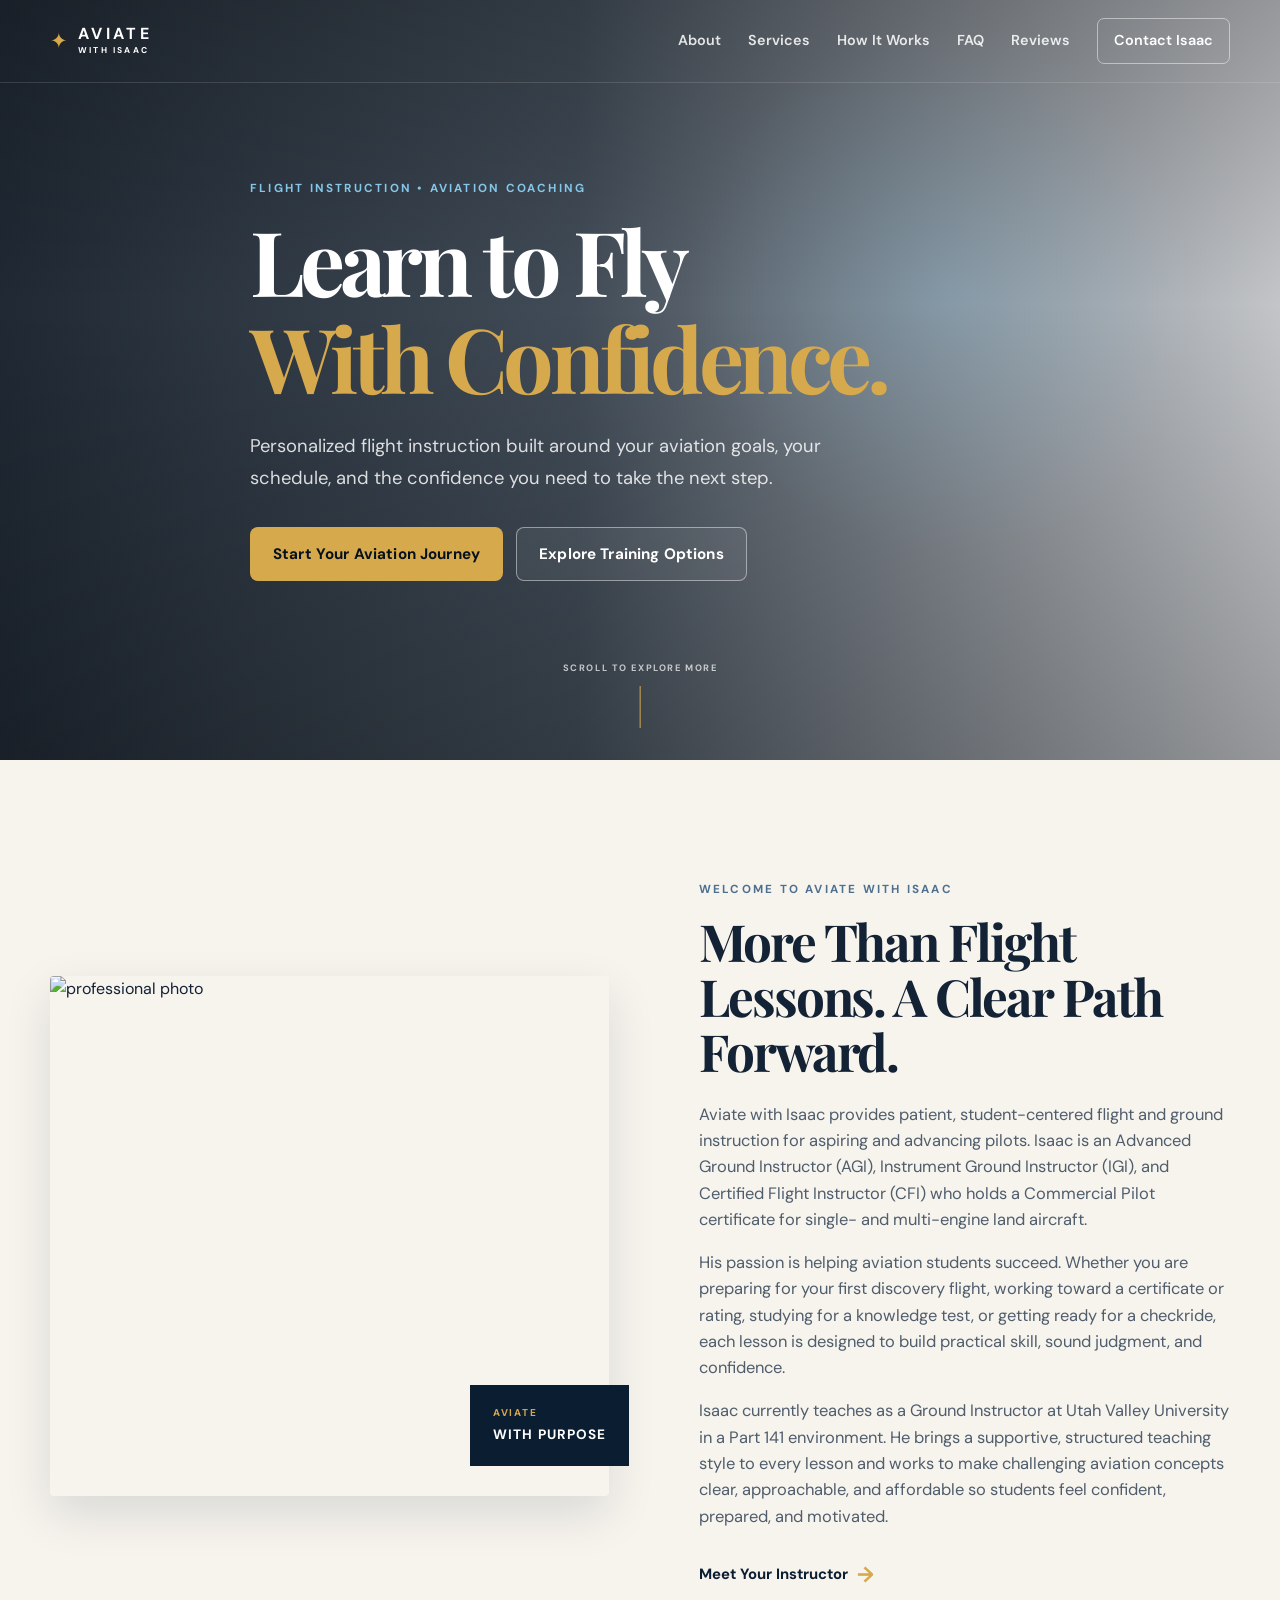
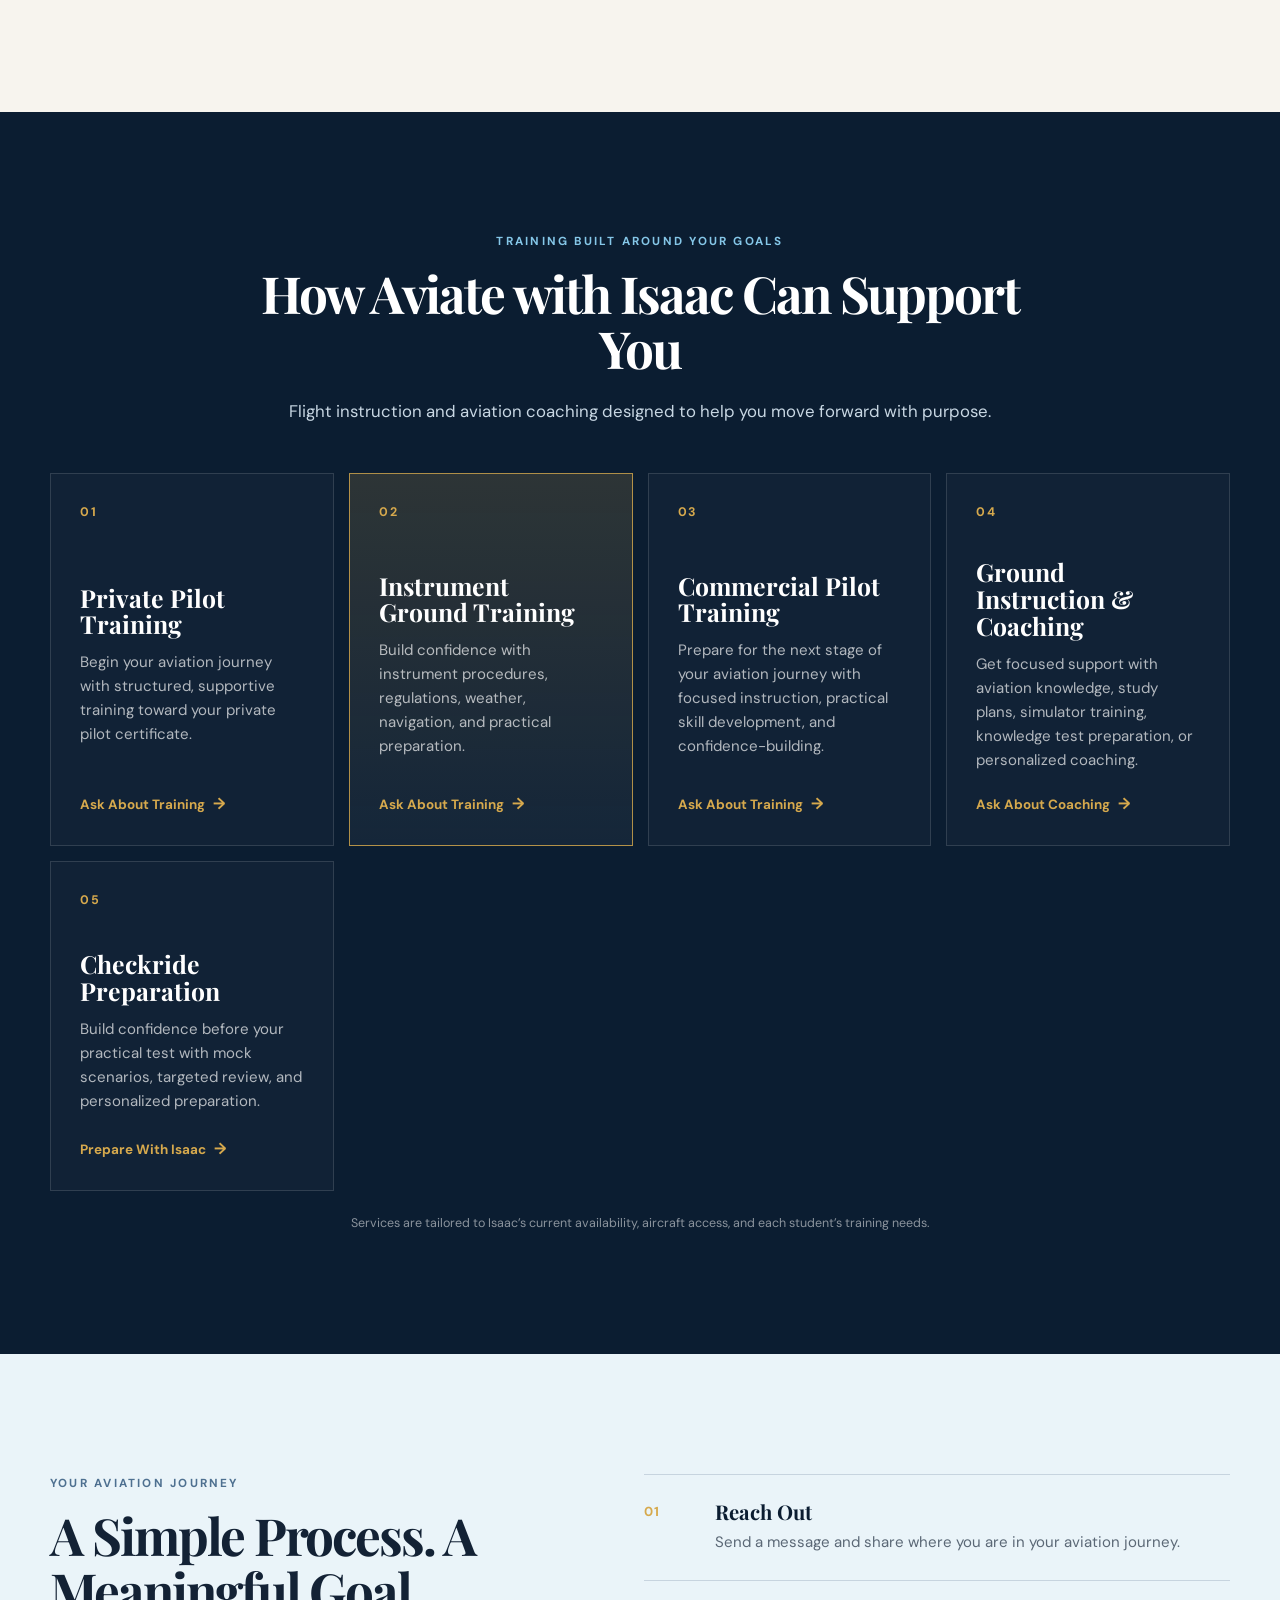
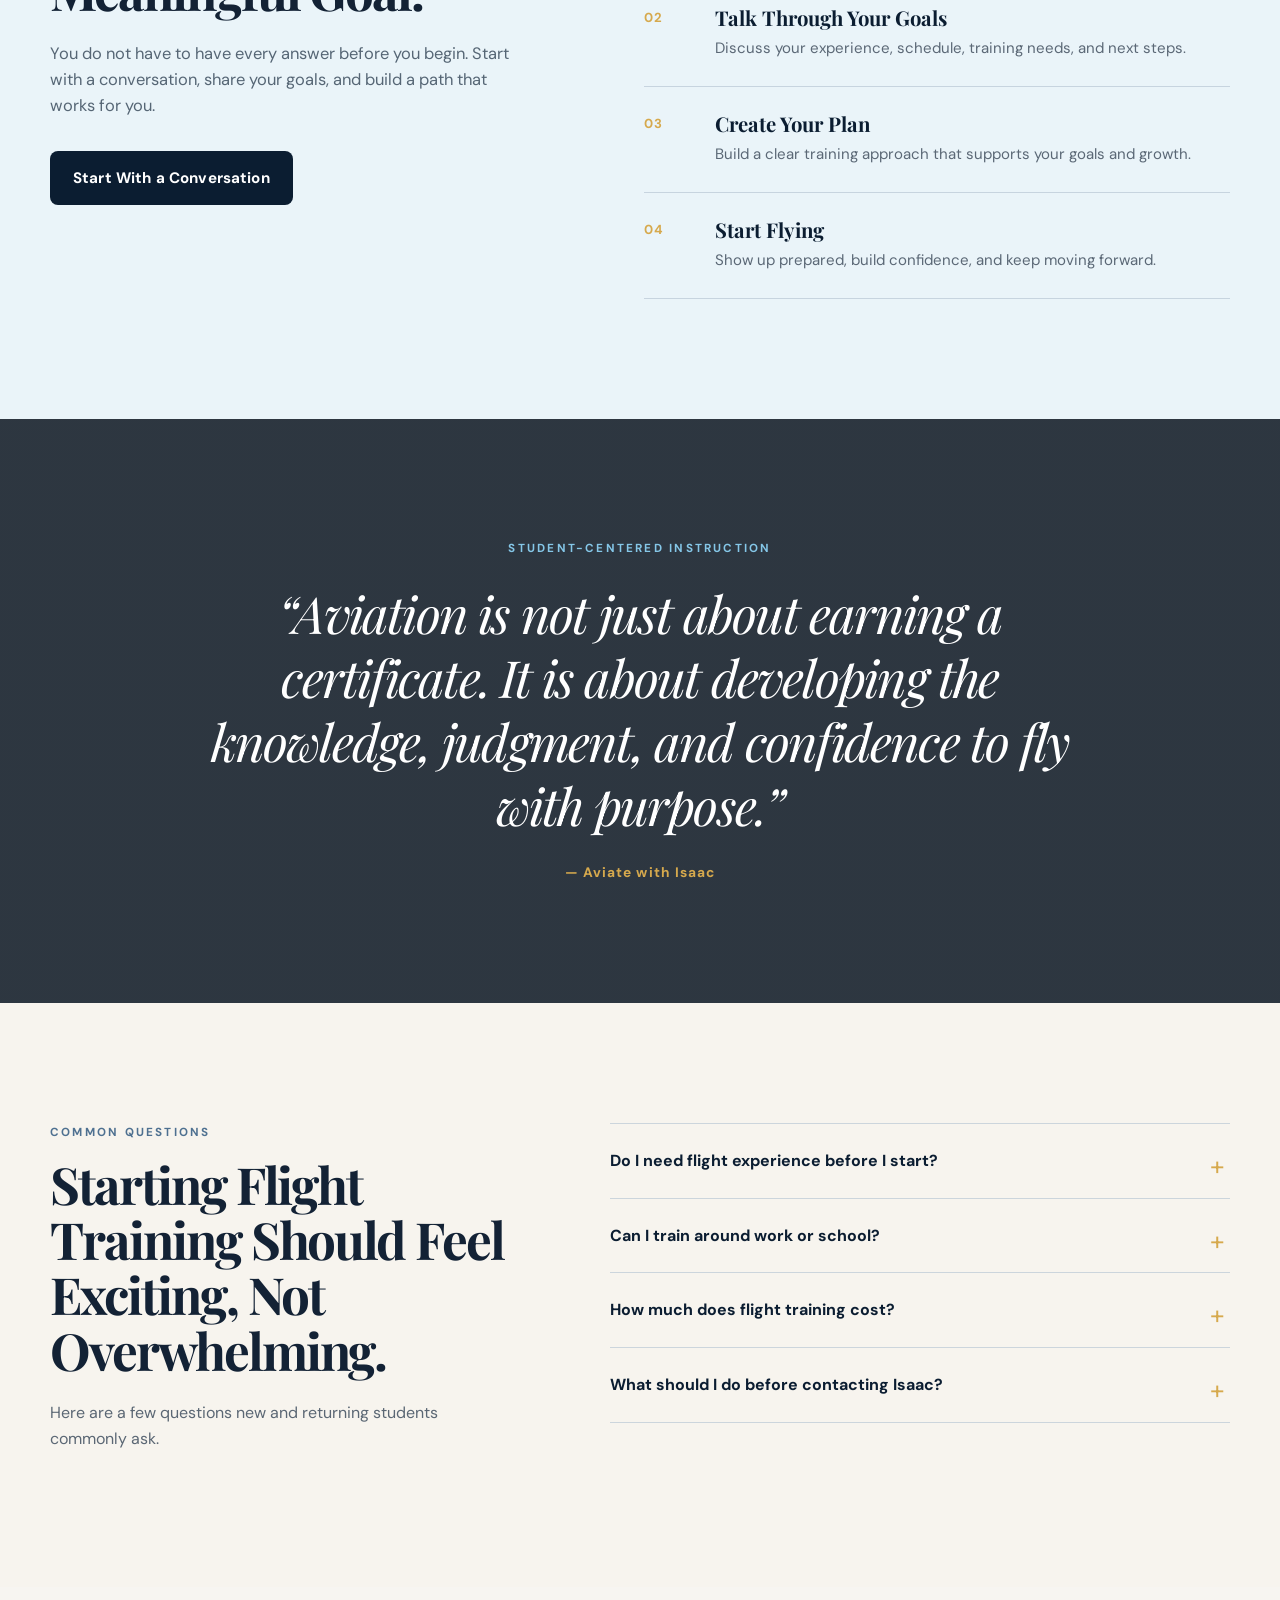
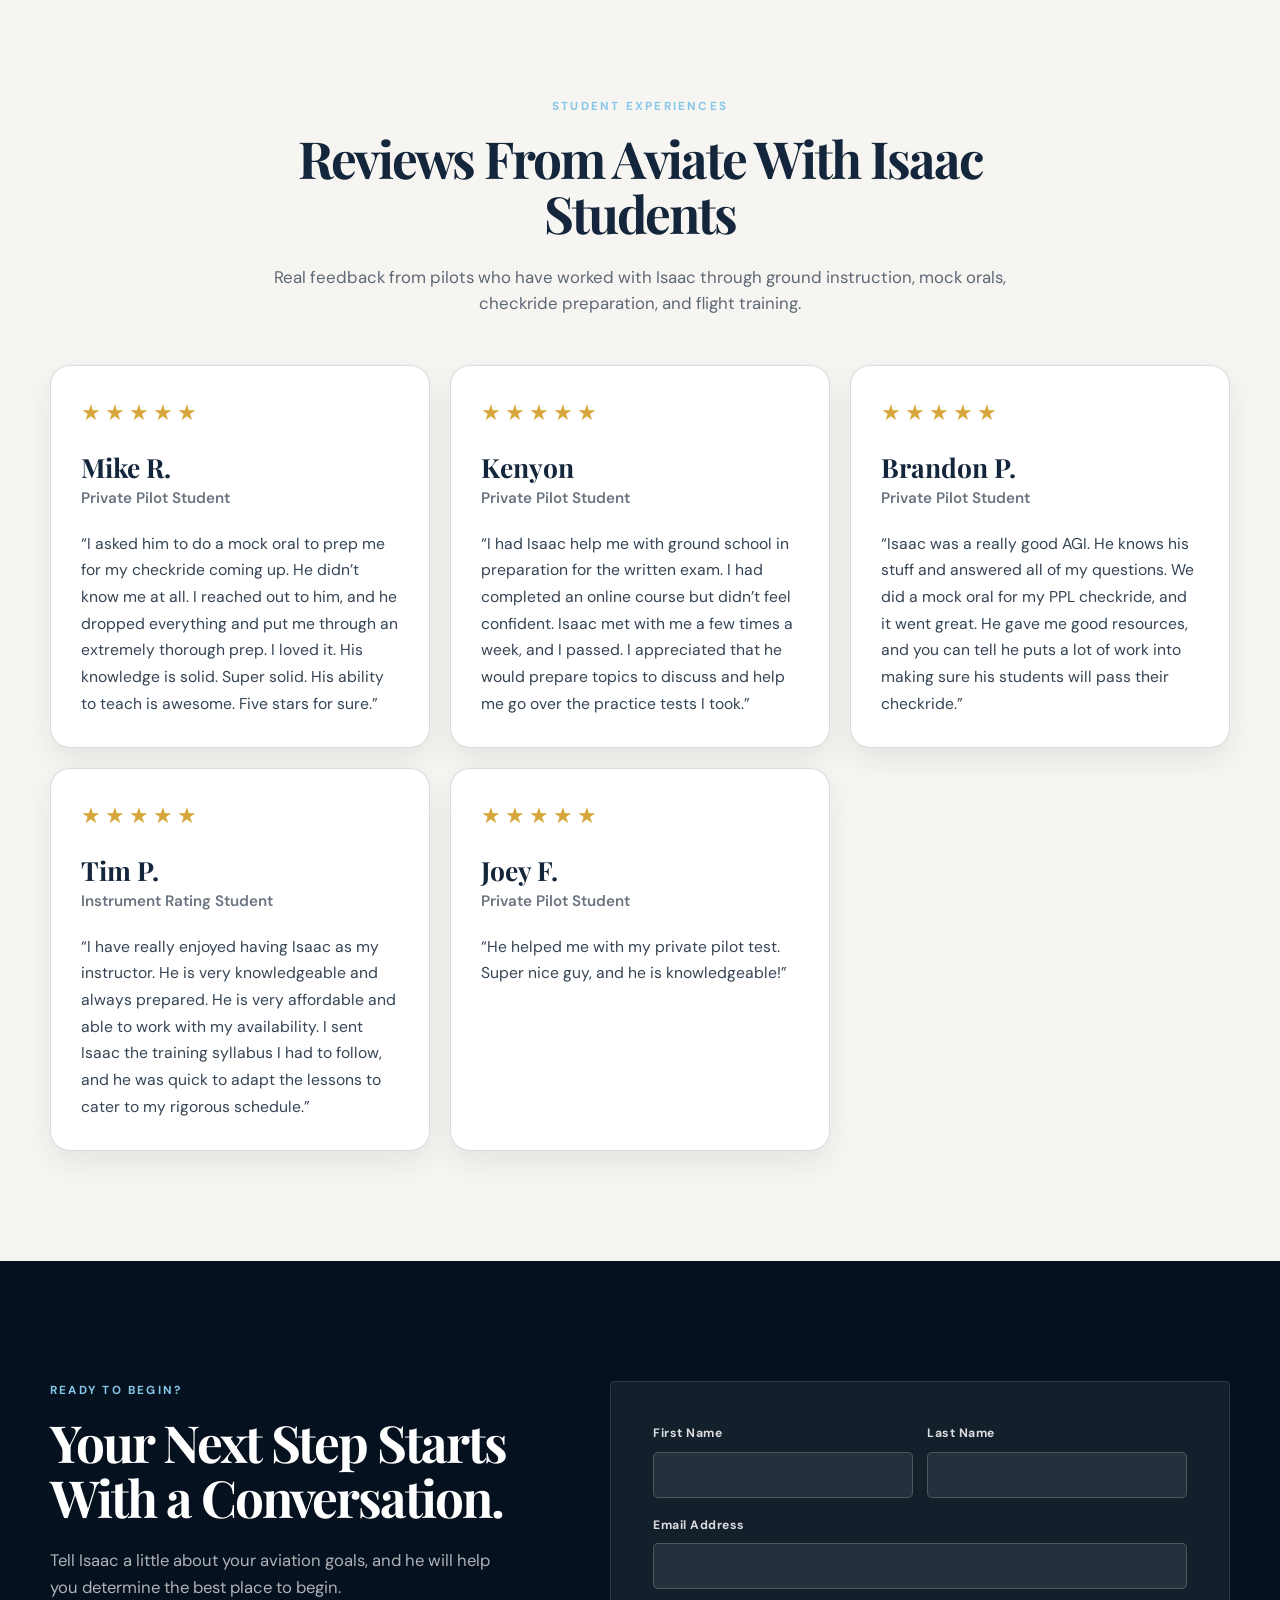
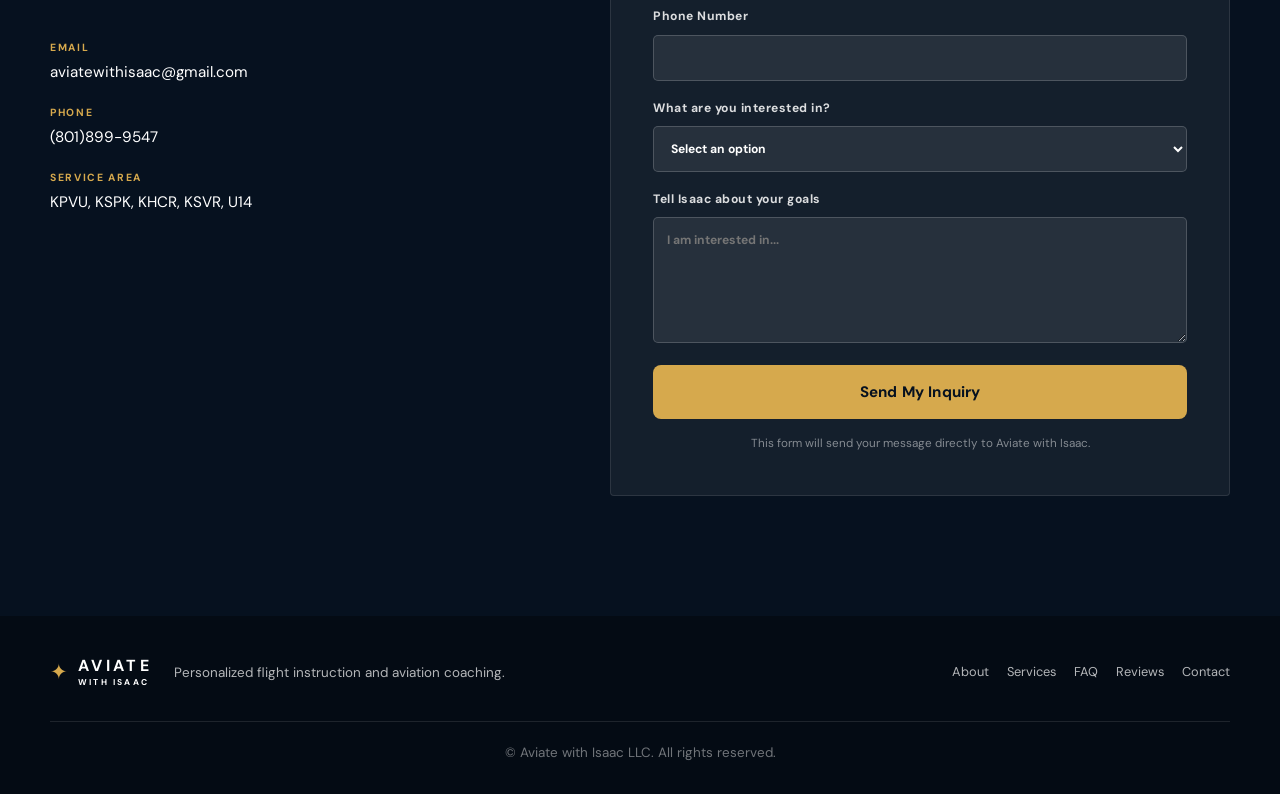
==== index.html @ 3a98a8da "Update index.html" ====
<!doctype html>
<html lang="en">
  <!-- ==================== SITE SETTINGS / HEAD ==================== -->
  <head>
    <meta charset="UTF-8" />
    <meta name="viewport" content="width=device-width, initial-scale=1.0" />

    <title>Aviate with Isaac | Flight Instruction</title>

    <meta
      name="description"
      content="Personalized flight instruction, ground training, checkride preparation, and aviation coaching with Aviate with Isaac."
    />

    <link rel="preconnect" href="https://fonts.googleapis.com" />
    <link rel="preconnect" href="https://fonts.gstatic.com" crossorigin />
    <link
      href="https://fonts.googleapis.com/css2?family=DM+Sans:wght@400;500;600;700&family=Playfair+Display:wght@600;700&display=swap"
      rel="stylesheet"
    />

    <link rel="stylesheet" href="style.css" />
  </head>

  <body>
    <!-- ==================== HEADER + NAVIGATION ==================== -->
    <header class="site-header">
      <div class="container nav-container">
        <a class="brand" href="#home" aria-label="Aviate with Isaac home">
          <span class="brand-mark">✦</span>
          <span class="brand-text">
            <strong>AVIATE</strong>
            <small>WITH ISAAC</small>
          </span>
        </a>

        <button
          class="menu-toggle"
          id="menu-toggle"
          aria-label="Open navigation menu"
          aria-expanded="false"
        >
          <span></span>
          <span></span>
          <span></span>
        </button>

        <nav class="main-nav" id="main-nav">
          <a href="#about">About</a>
          <a href="#services">Services</a>
          <a href="#process">How It Works</a>
          <a href="#faq">FAQ</a>
          <a href="#reviews">Reviews</a>
          <a href="#contact" class="nav-button">Contact Isaac</a>
        </nav>
      </div>
    </header>

    <!-- ==================== MAIN WEBSITE CONTENT ==================== -->
    <main>
      <!-- ==================== HOME / HERO SECTION ==================== -->
      <section class="hero" id="home">
        <div class="hero-overlay"></div>

        <div class="container hero-content">
          <p class="eyebrow">FLIGHT INSTRUCTION • AVIATION COACHING</p>

          <h1>
            Learn to Fly<br />
            <span>With Confidence.</span>
          </h1>

          <p class="hero-description">
            Personalized flight instruction built around your aviation goals,
            your schedule, and the confidence you need to take the next step.
          </p>

          <div class="hero-actions">
            <a class="button button-primary" href="#contact">
              Start Your Aviation Journey
            </a>

            <a class="button button-outline" href="#services">
              Explore Training Options
            </a>
          </div>
        </div>

        <a
          class="scroll-indicator"
          href="#about"
          aria-label="Scroll to learn more"
        >
          <span>SCROLL TO EXPLORE MORE</span>
          <span class="scroll-line"></span>
        </a>
      </section>

      <!-- ==================== ABOUT ISAAC SECTION ==================== -->
      <section class="intro-section" id="about">
        <div class="container intro-grid">
          <div class="intro-image-wrap">
            <img
              src="Assets/IMG_2537.JPG"
              alt="professional photo"
              class="intro-image"
            />
            <div class="image-badge">
              <span>AVIATE</span>
              <strong>WITH PURPOSE</strong>
            </div>
          </div>

          <div class="intro-content">
            <p class="eyebrow dark-eyebrow">WELCOME TO AVIATE WITH ISAAC</p>

            <h2>More Than Flight Lessons. A Clear Path Forward.</h2>

            <p>
              Aviate with Isaac provides patient, student-centered flight and
              ground instruction for aspiring and advancing pilots. Isaac is an
              Advanced Ground Instructor (AGI), Instrument Ground Instructor
              (IGI), and Certified Flight Instructor (CFI) who holds a
              Commercial Pilot certificate for single- and multi-engine land
              aircraft.
            </p>

            <p>
              His passion is helping aviation students succeed. Whether you are
              preparing for your first discovery flight, working toward a
              certificate or rating, studying for a knowledge test, or getting
              ready for a checkride, each lesson is designed to build practical
              skill, sound judgment, and confidence.
            </p>

            <p>
              Isaac currently teaches as a Ground Instructor at Utah Valley
              University in a Part 141 environment. He brings a supportive,
              structured teaching style to every lesson and works to make
              challenging aviation concepts clear, approachable, and affordable
              so students feel confident, prepared, and motivated.
            </p>

            <a href="#contact" class="text-link">
              Meet Your Instructor
              <span>→</span>
            </a>
          </div>
        </div>
      </section>

      <!-- ==================== SERVICES SECTION ==================== -->
      <section class="services-section" id="services">
        <div class="container">
          <div class="section-heading centered">
            <p class="eyebrow">TRAINING BUILT AROUND YOUR GOALS</p>
            <h2>How Aviate with Isaac Can Support You</h2>
            <p>
              Flight instruction and aviation coaching designed to help you move
              forward with purpose.
            </p>
          </div>

          <!-- SERVICE CARDS -->
          <div class="services-grid">
            <article class="service-card">
              <div class="service-number">01</div>
              <h3>Private Pilot Training</h3>
              <p>
                Begin your aviation journey with structured, supportive training
                toward your private pilot certificate.
              </p>
              <a
                href="#contact"
                class="service-inquiry"
                data-interest="Private Pilot Training"
              >
                Ask About Training <span>→</span>
              </a>
            </article>

            <article class="service-card featured-service">
              <div class="service-number">02</div>
              <h3>Instrument Ground Training</h3>
              <p>
                Build confidence with instrument procedures, regulations,
                weather, navigation, and practical preparation.
              </p>
              <a
                href="#contact"
                class="service-inquiry"
                data-interest="Instrument Ground Training"
              >
                Ask About Training <span>→</span>
              </a>
            </article>

            <article class="service-card">
              <div class="service-number">03</div>
              <h3>Commercial Pilot Training</h3>
              <p>
                Prepare for the next stage of your aviation journey with focused
                instruction, practical skill development, and
                confidence-building.
              </p>
              <a
                href="#contact"
                class="service-inquiry"
                data-interest="Commercial Pilot Training"
              >
                Ask About Training <span>→</span>
              </a>
            </article>

            <article class="service-card">
              <div class="service-number">04</div>
              <h3>Ground Instruction & Coaching</h3>
              <p>
                Get focused support with aviation knowledge, study plans,
                simulator training, knowledge test preparation, or personalized
                coaching.
              </p>
              <a
                href="#contact"
                class="service-inquiry"
                data-interest="Ground Instruction or Coaching"
              >
                Ask About Coaching <span>→</span>
              </a>
            </article>

            <article class="service-card">
              <div class="service-number">05</div>
              <h3>Checkride Preparation</h3>
              <p>
                Build confidence before your practical test with mock scenarios,
                targeted review, and personalized preparation.
              </p>
              <a
                href="#contact"
                class="service-inquiry"
                data-interest="Checkride Preparation"
              >
                Prepare With Isaac <span>→</span>
              </a>
            </article>
          </div>

          <p class="services-note">
            Services are tailored to Isaac’s current availability, aircraft
            access, and each student’s training needs.
          </p>
        </div>
      </section>

      <!-- ==================== HOW IT WORKS / PROCESS SECTION ==================== -->
      <section class="process-section" id="process">
        <div class="container process-grid">
          <div class="process-heading">
            <p class="eyebrow dark-eyebrow">YOUR AVIATION JOURNEY</p>
            <h2>A Simple Process. A Meaningful Goal.</h2>

            <p>
              You do not have to have every answer before you begin. Start with
              a conversation, share your goals, and build a path that works for
              you.
            </p>

            <a href="#contact" class="button button-dark">
              Start With a Conversation
            </a>
          </div>

          <!-- FOUR-STEP TRAINING PROCESS -->
          <div class="process-steps">
            <article class="process-step">
              <span>01</span>
              <div>
                <h3>Reach Out</h3>
                <p>
                  Send a message and share where you are in your aviation
                  journey.
                </p>
              </div>
            </article>

            <article class="process-step">
              <span>02</span>
              <div>
                <h3>Talk Through Your Goals</h3>
                <p>
                  Discuss your experience, schedule, training needs, and next
                  steps.
                </p>
              </div>
            </article>

            <article class="process-step">
              <span>03</span>
              <div>
                <h3>Create Your Plan</h3>
                <p>
                  Build a clear training approach that supports your goals and
                  growth.
                </p>
              </div>
            </article>

            <article class="process-step">
              <span>04</span>
              <div>
                <h3>Start Flying</h3>
                <p>
                  Show up prepared, build confidence, and keep moving forward.
                </p>
              </div>
            </article>
          </div>
        </div>
      </section>

      <!-- ==================== REVIEWS / TESTIMONIAL SECTION ==================== -->
      <section class="testimonial-section" id="training-philosophy">
        <div class="container testimonial-container">
          <p class="eyebrow">STUDENT-CENTERED INSTRUCTION</p>

          <blockquote>
            “Aviation is not just about earning a certificate. It is about
            developing the knowledge, judgment, and confidence to fly with
            purpose.”
          </blockquote>

          <p class="testimonial-attribution">— Aviate with Isaac</p>
        </div>
      </section>

      <!-- ==================== FAQ SECTION ==================== -->
      <section class="faq-section" id="faq">
        <div class="container faq-grid">
          <div class="faq-heading">
            <p class="eyebrow dark-eyebrow">COMMON QUESTIONS</p>
            <h2>
              Starting Flight Training Should Feel Exciting, Not Overwhelming.
            </h2>

            <p>
              Here are a few questions new and returning students commonly ask.
            </p>
          </div>

          <!-- FREQUENTLY ASKED QUESTIONS -->
          <div class="faq-list">
            <details>
              <summary>Do I need flight experience before I start?</summary>
              <p>
                No. Many pilots begin with no flight experience at all. Your
                training can begin with a conversation about your goals and a
                first lesson or discovery flight.
              </p>
            </details>

            <details>
              <summary>Can I train around work or school?</summary>
              <p>
                Training plans should fit realistically into your schedule.
                Consistency matters, but your approach can be shaped around your
                availability and goals.
              </p>
            </details>

            <details>
              <summary>How much does flight training cost?</summary>
              <p>
                Cost depends on aircraft access, frequency of training, the type
                of certificate or rating, and individual progress. Contact Isaac
                to discuss your situation and available options.
              </p>
            </details>

            <details>
              <summary>What should I do before contacting Isaac?</summary>
              <p>
                You do not need to prepare anything complicated. Think about
                your aviation goal, your current experience level, and what you
                would like help accomplishing.
              </p>
            </details>
          </div>
        </div>
      </section>
      <!-- ==================== REVIEWS ============================ -->
      <section class="reviews-section" id="reviews">
        <div class="container">
          <div class="section-heading centered">
            <p class="eyebrow">STUDENT EXPERIENCES</p>
            <h2>Reviews From Aviate With Isaac Students</h2>
            <p>
              Real feedback from pilots who have worked with Isaac through
              ground instruction, mock orals, checkride preparation, and flight
              training.
            </p>
          </div>

          <div class="reviews-grid">
            <article class="review-card">
              <div class="review-stars" aria-label="5 out of 5 stars">
                ★★★★★
              </div>

              <h3>Mike R.</h3>
              <p class="review-role">Private Pilot Student</p>

              <p class="review-text">
                “I asked him to do a mock oral to prep me for my checkride
                coming up. He didn’t know me at all. I reached out to him, and
                he dropped everything and put me through an extremely thorough
                prep. I loved it. His knowledge is solid. Super solid. His
                ability to teach is awesome. Five stars for sure.”
              </p>
            </article>

            <article class="review-card">
              <div class="review-stars" aria-label="5 out of 5 stars">
                ★★★★★
              </div>

              <h3>Kenyon</h3>
              <p class="review-role">Private Pilot Student</p>

              <p class="review-text">
                “I had Isaac help me with ground school in preparation for the
                written exam. I had completed an online course but didn’t feel
                confident. Isaac met with me a few times a week, and I passed. I
                appreciated that he would prepare topics to discuss and help me
                go over the practice tests I took.”
              </p>
            </article>

            <article class="review-card">
              <div class="review-stars" aria-label="5 out of 5 stars">
                ★★★★★
              </div>

              <h3>Brandon P.</h3>
              <p class="review-role">Private Pilot Student</p>

              <p class="review-text">
                “Isaac was a really good AGI. He knows his stuff and answered
                all of my questions. We did a mock oral for my PPL checkride,
                and it went great. He gave me good resources, and you can tell
                he puts a lot of work into making sure his students will pass
                their checkride.”
              </p>
            </article>

            <article class="review-card">
              <div class="review-stars" aria-label="5 out of 5 stars">
                ★★★★★
              </div>

              <h3>Tim P.</h3>
              <p class="review-role">Instrument Rating Student</p>

              <p class="review-text">
                “I have really enjoyed having Isaac as my instructor. He is very
                knowledgeable and always prepared. He is very affordable and
                able to work with my availability. I sent Isaac the training
                syllabus I had to follow, and he was quick to adapt the lessons
                to cater to my rigorous schedule.”
              </p>
            </article>

            <article class="review-card">
              <div class="review-stars" aria-label="5 out of 5 stars">
                ★★★★★
              </div>

              <h3>Joey F.</h3>
              <p class="review-role">Private Pilot Student</p>

              <p class="review-text">
                “He helped me with my private pilot test. Super nice guy, and he
                is knowledgeable!”
              </p>
            </article>
          </div>
        </div>
      </section>
      <!-- ==================== CONTACT SECTION ==================== -->
      <section class="contact-section" id="contact">
        <div class="container contact-grid">
          <div class="contact-content">
            <p class="eyebrow">READY TO BEGIN?</p>

            <h2>Your Next Step Starts With a Conversation.</h2>

            <p>
              Tell Isaac a little about your aviation goals, and he will help
              you determine the best place to begin.
            </p>

            <div class="contact-details">
              <!-- Replace the placeholder information below before publishing. -->
              <a href="mailto:aviatewithisaac@gmail.com">
                <span>Email</span>
                aviatewithisaac@gmail.com
              </a>

              <a href="tel:+18018999547">
                <span>Phone</span>
                (801)899-9547
              </a>

              <div>
                <span>Service Area</span>
                KPVU, KSPK, KHCR, KSVR, U14
              </div>
            </div>
          </div>

          <!-- CONTACT / LEAD INQUIRY FORM -->
          <form
            class="contact-form"
            action="https://formsubmit.co/aviatewithisaac@gmail.com"
            method="POST"
          >
            <input
              type="hidden"
              name="_subject"
              value="New Aviate with Isaac Website Inquiry"
            />
            <input type="hidden" name="_captcha" value="false" />
            <input
              type="hidden"
              name="_next"
              value="https://aviatewithisaac.com/thank-you.html"
            />

            <div class="form-row">
              <label>
                First Name
                <input type="text" name="first_name" required />
              </label>

              <label>
                Last Name
                <input type="text" name="last_name" required />
              </label>
            </div>

            <label>
              Email Address
              <input type="email" name="email" required />
            </label>

            <label>
              Phone Number
              <input type="tel" name="phone" />
            </label>

            <label>
              What are you interested in?
              <select name="interest" id="interest">
                <option value="">Select an option</option>
                <option value="Private Pilot Training">
                  Private Pilot Training
                </option>
                <option value="Instrument Ground Training">
                  Instrument Ground Training
                </option>
                <option value="Commercial Pilot Training">
                  Commercial Pilot Training
                </option>
                <option value="Ground Instruction or Coaching">
                  Ground Instruction or Coaching
                </option>
                <option value="Simulator Training">Simulator Training</option>
                <option value="Knowledge Test Preparation">
                  Knowledge Test Preparation
                </option>
                <option value="Checkride Preparation">
                  Checkride Preparation
                </option>
                <option value="Other">Other</option>
              </select>
            </label>

            <label>
              Tell Isaac about your goals
              <textarea
                name="message"
                rows="5"
                placeholder="I am interested in..."
                required
              ></textarea>
            </label>

            <button type="submit" class="button button-primary full-button">
              Send My Inquiry
            </button>

            <p class="form-note">
              This form will send your message directly to Aviate with Isaac.
            </p>
          </form>
        </div>
      </section>
    </main>

    <!-- ==================== FOOTER ==================== -->
    <footer class="site-footer">
      <div class="container footer-container">
        <a class="brand footer-brand" href="#home">
          <span class="brand-mark">✦</span>
          <span class="brand-text">
            <strong>AVIATE</strong>
            <small>WITH ISAAC</small>
          </span>
        </a>

        <p>Personalized flight instruction and aviation coaching.</p>

        <div class="footer-links">
          <a href="#about">About</a>
          <a href="#services">Services</a>
          <a href="#faq">FAQ</a>
          <a href="#reviews">Reviews</a>
          <a href="#contact">Contact</a>
        </div>

        <p class="copyright">
          © <span id="year"></span> Aviate with Isaac LLC. All rights reserved.
        </p>
      </div>
    </footer>

    <!-- ==================== JAVASCRIPT FILE ==================== -->

    <script>
      document.querySelectorAll(".service-inquiry").forEach((link) => {
        link.addEventListener("click", () => {
          const interestSelect = document.getElementById("interest");
          if (interestSelect && link.dataset.interest) {
            interestSelect.value = link.dataset.interest;
          }
        });
      });
    </script>

    <script src="script.js"></script>
  </body>
</html>
---- style.css ----
:root {
  --navy: #0b1d31;
  --navy-dark: #06111f;
  --navy-light: #173a5e;
  --sky: #85c7e8;
  --gold: #d6a94d;
  --cream: #f7f4ee;
  --white: #ffffff;
  --ink: #132235;
  --muted: #667085;
  --line: #dbe3ea;
  --soft-blue: #eaf4f9;
  --shadow: 0 18px 48px rgba(7, 24, 42, 0.12);
  --max-width: 1180px;
  --radius: 18px;
}

* {
  box-sizing: border-box;
}

html {
  scroll-behavior: smooth;
}

body {
  margin: 0;
  color: var(--ink);
  background: var(--white);
  font-family: "DM Sans", Arial, sans-serif;
  line-height: 1.6;
}
.brand {
  display: inline-flex;
  align-items: center;
  max-width: 190px;
}

.brand-logo {
  display: block;
  width: 100%;
  height: auto;
}

body.menu-open {
  overflow: hidden;
}

img {
  display: block;
  max-width: 100%;
}

a {
  color: inherit;
  text-decoration: none;
}

button,
input,
textarea,
select {
  font: inherit;
}

button {
  cursor: pointer;
}

.container {
  width: min(var(--max-width), calc(100% - 48px));
  margin: 0 auto;
}

/* -----------------------------
   Typography
------------------------------ */

h1,
h2,
h3,
p {
  margin-top: 0;
}

h1,
h2,
h3 {
  font-family: "Playfair Display", Georgia, serif;
  line-height: 1.08;
}

h1 {
  margin-bottom: 24px;
  font-size: clamp(3.35rem, 7vw, 6.7rem);
  font-weight: 700;
  letter-spacing: -0.055em;
}

h2 {
  margin-bottom: 22px;
  font-size: clamp(2.25rem, 4vw, 4rem);
  letter-spacing: -0.04em;
}

h3 {
  font-size: 1.55rem;
}

.eyebrow {
  margin-bottom: 15px;
  color: var(--sky);
  font-size: 0.73rem;
  font-weight: 700;
  letter-spacing: 0.19em;
}

.dark-eyebrow {
  color: #4e7090;
}

.section-heading {
  max-width: 760px;
  margin-bottom: 48px;
}

.section-heading.centered {
  margin-right: auto;
  margin-left: auto;
  text-align: center;
}

.section-heading p:last-child {
  margin-bottom: 0;
  color: #c8d7e3;
  font-size: 1.05rem;
}

/* -----------------------------
   Buttons
------------------------------ */

.button {
  display: inline-flex;
  align-items: center;
  justify-content: center;
  min-height: 52px;
  padding: 14px 22px;
  border: 1px solid transparent;
  border-radius: 8px;
  font-size: 0.95rem;
  font-weight: 700;
  letter-spacing: 0.01em;
  transition:
    transform 0.2s ease,
    background 0.2s ease,
    border 0.2s ease;
}

.button:hover {
  transform: translateY(-2px);
}

.button-primary {
  color: var(--navy-dark);
  background: var(--gold);
}

.button-primary:hover {
  background: #e2ba69;
}

.button-outline {
  border-color: rgba(255, 255, 255, 0.45);
  color: var(--white);
  background: rgba(255, 255, 255, 0.06);
}

.button-outline:hover {
  border-color: var(--white);
  background: rgba(255, 255, 255, 0.14);
}

.button-dark {
  color: var(--white);
  background: var(--navy);
}

.button-dark:hover {
  background: var(--navy-light);
}

.full-button {
  width: 100%;
}

/* -----------------------------
   Header / Navigation
------------------------------ */

.site-header {
  position: absolute;
  z-index: 10;
  top: 0;
  left: 0;
  width: 100%;
  border-bottom: 1px solid rgba(255, 255, 255, 0.13);
  color: var(--white);
}

.nav-container {
  display: flex;
  align-items: center;
  justify-content: space-between;
  min-height: 82px;
}

.brand {
  display: inline-flex;
  align-items: center;
  gap: 10px;
}

.brand-mark {
  color: var(--gold);
  font-size: 1.3rem;
  line-height: 1;
}

.brand-text {
  display: flex;
  flex-direction: column;
  line-height: 1;
}

.brand-text strong {
  font-size: 1rem;
  letter-spacing: 0.21em;
}

.brand-text small {
  margin-top: 5px;
  font-size: 0.53rem;
  font-weight: 700;
  letter-spacing: 0.26em;
}

.main-nav {
  display: flex;
  align-items: center;
  gap: 27px;
}

.main-nav a {
  color: rgba(255, 255, 255, 0.86);
  font-size: 0.9rem;
  font-weight: 600;
  transition: color 0.2s ease;
}

.main-nav a:hover {
  color: var(--gold);
}

.main-nav .nav-button {
  padding: 10px 16px;
  border: 1px solid rgba(255, 255, 255, 0.47);
  border-radius: 7px;
  color: var(--white);
}

.main-nav .nav-button:hover {
  border-color: var(--gold);
  color: var(--gold);
}

.menu-toggle {
  display: none;
  width: 42px;
  height: 42px;
  padding: 8px;
  border: 0;
  color: var(--white);
  background: transparent;
}

.menu-toggle span {
  display: block;
  width: 24px;
  height: 2px;
  margin: 5px auto;
  border-radius: 99px;
  background: currentColor;
}

/* -----------------------------
   Hero
------------------------------ */

.hero {
  position: relative;
  display: flex;
  align-items: center;
  min-height: 760px;
  overflow: hidden;
  color: var(--white);
  background:
    linear-gradient(
      90deg,
      rgba(4, 14, 26, 0.89) 0%,
      rgba(5, 19, 34, 0.76) 45%,
      rgba(4, 14, 26, 0.24) 100%
    ),
    url("https://images.unsplash.com/photo-1517479149777-5f3b1511d5ad?auto=format&fit=crop&w=2200&q=90")
      center/cover no-repeat;
}

.hero-overlay {
  position: absolute;
  inset: 0;
  background:
    linear-gradient(
      180deg,
      rgba(0, 0, 0, 0.23),
      transparent 40%,
      rgba(0, 0, 0, 0.23)
    ),
    radial-gradient(
      circle at 74% 38%,
      rgba(133, 199, 232, 0.23),
      transparent 25%
    );
  pointer-events: none;
}

.hero-content {
  position: relative;
  z-index: 1;
  max-width: 780px;
  padding-top: 105px;
  padding-bottom: 105px;
}

.hero h1 span {
  color: var(--gold);
}

.hero-description {
  max-width: 600px;
  margin-bottom: 33px;
  color: rgba(255, 255, 255, 0.83);
  font-size: 1.15rem;
  line-height: 1.75;
}

.hero-actions {
  display: flex;
  flex-wrap: wrap;
  gap: 13px;
}

.hero-trust {
  display: flex;
  flex-wrap: wrap;
  gap: 35px;
  margin-top: 66px;
}

.hero-trust div {
  display: flex;
  flex-direction: column;
  gap: 4px;
}

.hero-trust strong {
  color: var(--gold);
  font-size: 1.05rem;
  letter-spacing: 0.1em;
}

.hero-trust span {
  color: rgba(255, 255, 255, 0.65);
  font-size: 0.78rem;
}

.scroll-indicator {
  position: absolute;
  z-index: 1;
  bottom: 32px;
  left: 50%;
  display: flex;
  flex-direction: column;
  align-items: center;
  gap: 10px;
  transform: translateX(-50%);
  color: rgba(255, 255, 255, 0.7);
  font-size: 0.58rem;
  font-weight: 700;
  letter-spacing: 0.17em;
}

.scroll-line {
  width: 1px;
  height: 42px;
  background: var(--gold);
}

/* -----------------------------
   Introduction
------------------------------ */

.intro-section {
  padding: 120px 0;
  background: var(--cream);
}

.intro-grid {
  display: grid;
  grid-template-columns: minmax(0, 1fr) minmax(0, 0.95fr);
  align-items: center;
  gap: clamp(45px, 7vw, 100px);
}

.intro-image-wrap {
  position: relative;
}

.intro-image {
  width: 100%;
  min-height: 520px;
  object-fit: cover;
  border-radius: 4px;
  box-shadow: var(--shadow);
}

.image-badge {
  position: absolute;
  right: -20px;
  bottom: 30px;
  display: flex;
  flex-direction: column;
  gap: 3px;
  padding: 20px 23px;
  color: var(--white);
  background: var(--navy);
}

.image-badge span {
  color: var(--gold);
  font-size: 0.62rem;
  font-weight: 700;
  letter-spacing: 0.17em;
}

.image-badge strong {
  font-size: 0.85rem;
  letter-spacing: 0.08em;
}

.intro-content p:not(.eyebrow) {
  max-width: 560px;
  color: #4f5d6c;
  font-size: 1.03rem;
}

.text-link {
  display: inline-flex;
  align-items: center;
  gap: 9px;
  margin-top: 11px;
  color: var(--navy);
  font-size: 0.93rem;
  font-weight: 700;
}

.text-link span {
  color: var(--gold);
  font-size: 1.35rem;
  transition: transform 0.2s ease;
}

.text-link:hover span {
  transform: translateX(5px);
}

/* -----------------------------
   Services
------------------------------ */

.services-section {
  padding: 120px 0;
  color: var(--white);
  background: var(--navy);
}

.services-grid {
  display: grid;
  grid-template-columns: repeat(4, 1fr);
  gap: 15px;
}

.service-card {
  position: relative;
  display: flex;
  min-height: 330px;
  flex-direction: column;
  padding: 29px;
  border: 1px solid rgba(255, 255, 255, 0.13);
  background: rgba(255, 255, 255, 0.025);
  transition:
    transform 0.25s ease,
    background 0.25s ease;
}

.service-card:hover {
  transform: translateY(-7px);
  background: rgba(255, 255, 255, 0.08);
}

.featured-service {
  border-color: rgba(214, 169, 77, 0.8);
  background: linear-gradient(
    180deg,
    rgba(214, 169, 77, 0.17),
    rgba(255, 255, 255, 0.04)
  );
}

.service-number {
  margin-bottom: auto;
  color: var(--gold);
  font-size: 0.78rem;
  font-weight: 700;
  letter-spacing: 0.15em;
}

.service-card h3 {
  margin: 36px 0 12px;
  color: var(--white);
  font-size: 1.55rem;
}

.service-card p {
  margin-bottom: 19px;
  color: rgba(255, 255, 255, 0.68);
  font-size: 0.94rem;
}

.service-card a {
  margin-top: auto;
  color: var(--gold);
  font-size: 0.84rem;
  font-weight: 700;
}

.service-card a span {
  margin-left: 5px;
  font-size: 1rem;
}

.services-note {
  margin: 23px 0 0;
  color: rgba(255, 255, 255, 0.52);
  font-size: 0.78rem;
  text-align: center;
}

/* -----------------------------
   Process
------------------------------ */

.process-section {
  padding: 120px 0;
  background: var(--soft-blue);
}

.process-grid {
  display: grid;
  grid-template-columns: 0.9fr 1.1fr;
  gap: clamp(50px, 9vw, 130px);
}

.process-heading p:not(.eyebrow) {
  max-width: 470px;
  margin-bottom: 31px;
  color: #566675;
  font-size: 1.03rem;
}

.process-steps {
  border-top: 1px solid #c7d4df;
}

.process-step {
  display: grid;
  grid-template-columns: 54px 1fr;
  gap: 17px;
  padding: 26px 0;
  border-bottom: 1px solid #c7d4df;
}

.process-step > span {
  color: var(--gold);
  font-size: 0.82rem;
  font-weight: 700;
  letter-spacing: 0.08em;
}

.process-step h3 {
  margin-bottom: 7px;
  color: var(--navy);
  font-size: 1.27rem;
}

.process-step p {
  margin-bottom: 0;
  color: #5b6876;
  font-size: 0.94rem;
}

/* -----------------------------
   Quote
------------------------------ */

.testimonial-section {
  padding: 120px 0;
  color: var(--white);
  text-align: center;
  background:
    linear-gradient(rgba(5, 16, 28, 0.84), rgba(5, 16, 28, 0.84)),
    url("https://images.unsplash.com/photo-1436491865332-7a61a109cc05?auto=format&fit=crop&w=2200&q=85")
      center/cover no-repeat;
}

.testimonial-container {
  max-width: 900px;
}

.testimonial-section blockquote {
  margin: 23px auto 24px;
  font-family: "Playfair Display", Georgia, serif;
  font-size: clamp(2rem, 4vw, 3.65rem);
  font-style: italic;
  line-height: 1.25;
  letter-spacing: -0.035em;
}

.testimonial-attribution {
  margin-bottom: 0;
  color: var(--gold);
  font-size: 0.86rem;
  font-weight: 700;
  letter-spacing: 0.08em;
}

/* -----------------------------
   FAQ
------------------------------ */

.faq-section {
  padding: 120px 0;
  background: var(--cream);
}

.faq-grid {
  display: grid;
  grid-template-columns: 0.85fr 1.15fr;
  gap: clamp(45px, 8vw, 120px);
}

.faq-heading p:not(.eyebrow) {
  max-width: 420px;
  color: #5b6774;
}

.faq-list {
  border-top: 1px solid #ccd5dc;
}

.faq-list details {
  border-bottom: 1px solid #ccd5dc;
}

.faq-list summary {
  position: relative;
  padding: 24px 38px 24px 0;
  color: var(--navy);
  cursor: pointer;
  font-size: 1rem;
  font-weight: 700;
  list-style: none;
}

.faq-list summary::-webkit-details-marker {
  display: none;
}

.faq-list summary::after {
  position: absolute;
  top: 21px;
  right: 5px;
  color: var(--gold);
  content: "+";
  font-size: 1.65rem;
  font-weight: 400;
}

.faq-list details[open] summary::after {
  content: "−";
}

.faq-list details p {
  max-width: 680px;
  margin: -4px 0 24px;
  color: #596674;
  font-size: 0.95rem;
}

/* -----------------------------
   Contact
------------------------------ */

.contact-section {
  padding: 120px 0;
  color: var(--white);
  background: var(--navy-dark);
}

.contact-grid {
  display: grid;
  grid-template-columns: 0.85fr 1.15fr;
  gap: clamp(45px, 8vw, 120px);
  align-items: start;
}

.contact-content h2 {
  max-width: 550px;
}

.contact-content > p:not(.eyebrow) {
  max-width: 500px;
  color: rgba(255, 255, 255, 0.68);
  font-size: 1.04rem;
}

.contact-details {
  display: grid;
  gap: 20px;
  margin-top: 39px;
}

.contact-details a,
.contact-details div {
  display: flex;
  flex-direction: column;
  gap: 4px;
  color: var(--white);
  font-size: 0.95rem;
}

.contact-details a:hover {
  color: var(--gold);
}

.contact-details span {
  color: var(--gold);
  font-size: 0.65rem;
  font-weight: 700;
  letter-spacing: 0.16em;
  text-transform: uppercase;
}

.contact-form {
  padding: clamp(24px, 4vw, 42px);
  border: 1px solid rgba(255, 255, 255, 0.1);
  border-radius: 4px;
  background: rgba(255, 255, 255, 0.06);
}

.contact-form label {
  display: flex;
  flex-direction: column;
  gap: 8px;
  margin-bottom: 18px;
  color: rgba(255, 255, 255, 0.85);
  font-size: 0.76rem;
  font-weight: 700;
  letter-spacing: 0.04em;
}

.form-row {
  display: grid;
  grid-template-columns: 1fr 1fr;
  gap: 14px;
}

.contact-form input,
.contact-form textarea,
.contact-form select {
  width: 100%;
  border: 1px solid rgba(255, 255, 255, 0.18);
  border-radius: 5px;
  outline: none;
  color: var(--white);
  background: rgba(255, 255, 255, 0.08);
  transition:
    border 0.2s ease,
    background 0.2s ease;
}

.contact-form input,
.contact-form select {
  height: 46px;
  padding: 0 13px;
}

.contact-form textarea {
  min-height: 120px;
  padding: 13px;
  resize: vertical;
}

.contact-form option {
  color: var(--ink);
}

.contact-form input:focus,
.contact-form textarea:focus,
.contact-form select:focus {
  border-color: var(--gold);
  background: rgba(255, 255, 255, 0.12);
}

.contact-form .button {
  margin-top: 4px;
}

.form-note {
  margin: 15px 0 0;
  color: rgba(255, 255, 255, 0.48);
  font-size: 0.73rem;
  text-align: center;
}

/* -----------------------------
   Footer
------------------------------ */

.site-footer {
  padding: 42px 0 30px;
  color: rgba(255, 255, 255, 0.7);
  background: #040b14;
}

.footer-container {
  display: grid;
  grid-template-columns: auto 1fr auto;
  align-items: center;
  gap: 22px;
}

.footer-brand {
  color: var(--white);
}

.site-footer > .container > p {
  margin-bottom: 0;
  font-size: 0.84rem;
}

.footer-links {
  display: flex;
  flex-wrap: wrap;
  justify-content: flex-end;
  gap: 18px;
}

.footer-links a {
  font-size: 0.8rem;
}

.footer-links a:hover {
  color: var(--gold);
}

.copyright {
  grid-column: 1 / -1;
  margin: 12px 0 0;
  padding-top: 20px;
  border-top: 1px solid rgba(255, 255, 255, 0.1);
  color: rgba(255, 255, 255, 0.43);
  font-size: 0.73rem;
  text-align: center;
}

/* -----------------------------
   Responsive Design
------------------------------ */

@media (max-width: 980px) {
  .services-grid {
    grid-template-columns: repeat(2, 1fr);
  }

  .intro-grid,
  .process-grid,
  .faq-grid,
  .contact-grid {
    grid-template-columns: 1fr;
  }

  .intro-content {
    max-width: 680px;
  }

  .process-grid,
  .faq-grid,
  .contact-grid {
    gap: 48px;
  }

  .footer-container {
    grid-template-columns: 1fr;
    text-align: center;
  }

  .footer-brand {
    justify-content: center;
  }

  .footer-links {
    justify-content: center;
  }
}

@media (max-width: 760px) {
  .container {
    width: min(100% - 34px, var(--max-width));
  }

  .site-header {
    background: rgba(6, 17, 31, 0.72);
    backdrop-filter: blur(12px);
  }

  .nav-container {
    min-height: 70px;
  }

  .menu-toggle {
    display: block;
  }

  .main-nav {
    position: absolute;
    top: 70px;
    left: 0;
    display: none;
    width: 100%;
    flex-direction: column;
    align-items: stretch;
    gap: 0;
    padding: 13px 17px 22px;
    border-top: 1px solid rgba(255, 255, 255, 0.1);
    background: var(--navy-dark);
  }

  .main-nav.open {
    display: flex;
  }

  .main-nav a {
    padding: 14px 8px;
  }

  .main-nav .nav-button {
    margin-top: 8px;
    text-align: center;
  }

  .hero {
    min-height: 700px;
    background-position: 61% center;
  }

  .hero-content {
    padding-top: 140px;
    padding-bottom: 94px;
  }

  .hero-description {
    font-size: 1rem;
  }

  .hero-trust {
    gap: 20px;
    margin-top: 45px;
  }

  .scroll-indicator {
    display: none;
  }

  .intro-section,
  .services-section,
  .process-section,
  .testimonial-section,
  .faq-section,
  .contact-section {
    padding: 82px 0;
  }

  .intro-image {
    min-height: 400px;
  }

  .image-badge {
    right: 0;
    bottom: 18px;
  }

  .services-grid {
    grid-template-columns: 1fr;
  }

  .service-card {
    min-height: 260px;
  }

  .section-heading {
    margin-bottom: 35px;
  }

  .form-row {
    grid-template-columns: 1fr;
    gap: 0;
  }
}

@media (max-width: 470px) {
  .brand-text strong {
    font-size: 0.88rem;
  }

  .brand-text small {
    font-size: 0.48rem;
  }

  .hero-actions {
    flex-direction: column;
  }

  .hero-actions .button {
    width: 100%;
  }

  .hero-trust {
    display: grid;
    grid-template-columns: 1fr 1fr;
  }

  .hero-trust div:last-child {
    grid-column: 1 / -1;
  }

  .testimonial-section blockquote {
    font-size: 1.85rem;
  }
}

/* -----------------------------
   Review Section
------------------------------ */
.reviews-section {
  padding: 110px 0;
  background: #f7f5f1;
  color: #14263b;
}

.reviews-section .section-heading {
  max-width: 760px;
  margin: 0 auto 48px;
}

.reviews-section .section-heading h2 {
  color: #14263b;
}

.reviews-section .section-heading p:last-child {
  color: #5d6875;
}

.reviews-grid {
  display: grid;
  grid-template-columns: repeat(3, 1fr);
  gap: 20px;
}

.review-card {
  display: flex;
  flex-direction: column;
  min-height: 315px;
  padding: 30px;
  border: 1px solid rgba(20, 38, 59, 0.16);
  border-radius: 20px;
  background: #ffffff;
  box-shadow: 0 12px 28px rgba(15, 35, 55, 0.08);
}

.review-stars {
  margin-bottom: 22px;
  color: #d7a63d;
  font-size: 1.35rem;
  letter-spacing: 4px;
}

.review-card h3 {
  margin: 0;
  color: #14263b;
  font-family: "Playfair Display", Georgia, serif;
  font-size: 1.65rem;
}

.review-role {
  margin: 5px 0 20px;
  color: #6a7480;
  font-size: 0.95rem;
  font-weight: 600;
}

.review-text {
  margin: 0;
  color: #354454;
  font-size: 0.98rem;
  line-height: 1.7;
}

@media (max-width: 980px) {
  .reviews-grid {
    grid-template-columns: repeat(2, 1fr);
  }
}

@media (max-width: 640px) {
  .reviews-section {
    padding: 76px 0;
  }

  .reviews-grid {
    grid-template-columns: 1fr;
  }

  .review-card {
    min-height: auto;
    padding: 26px;
  }
}
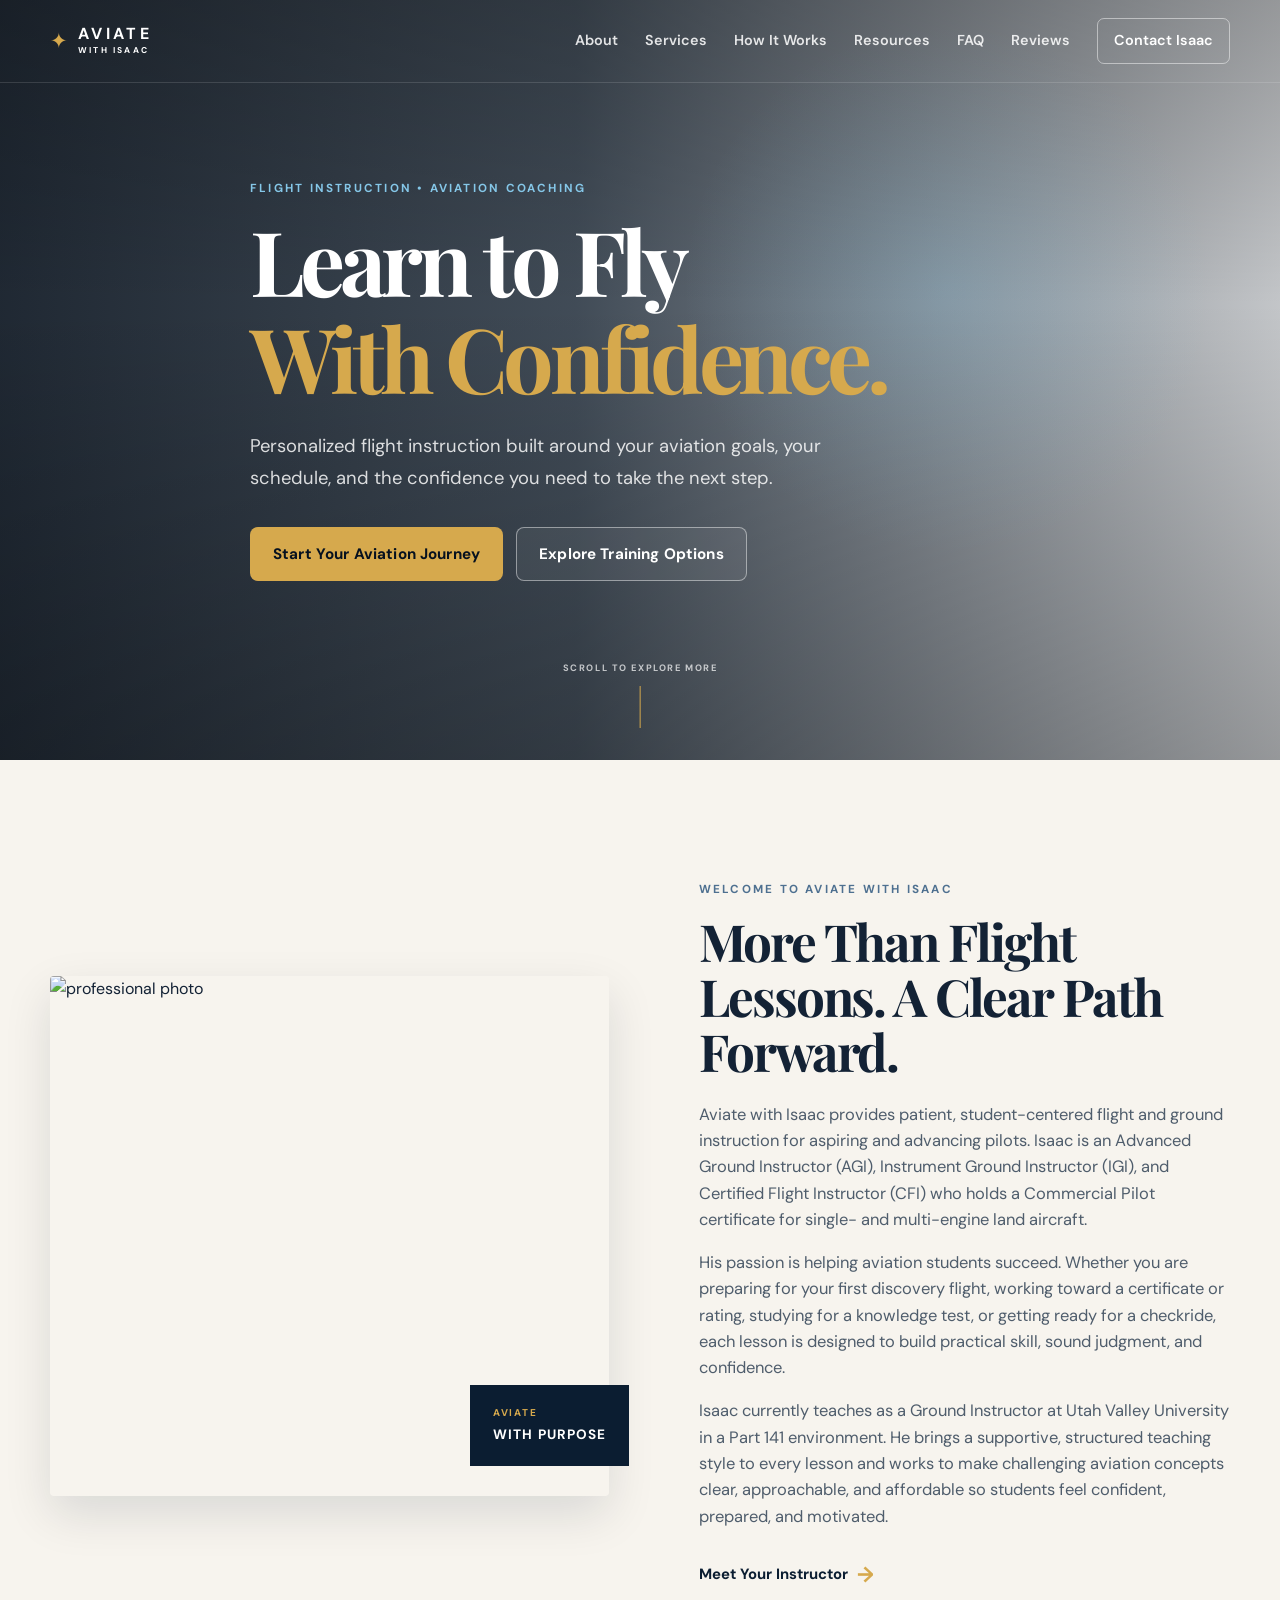
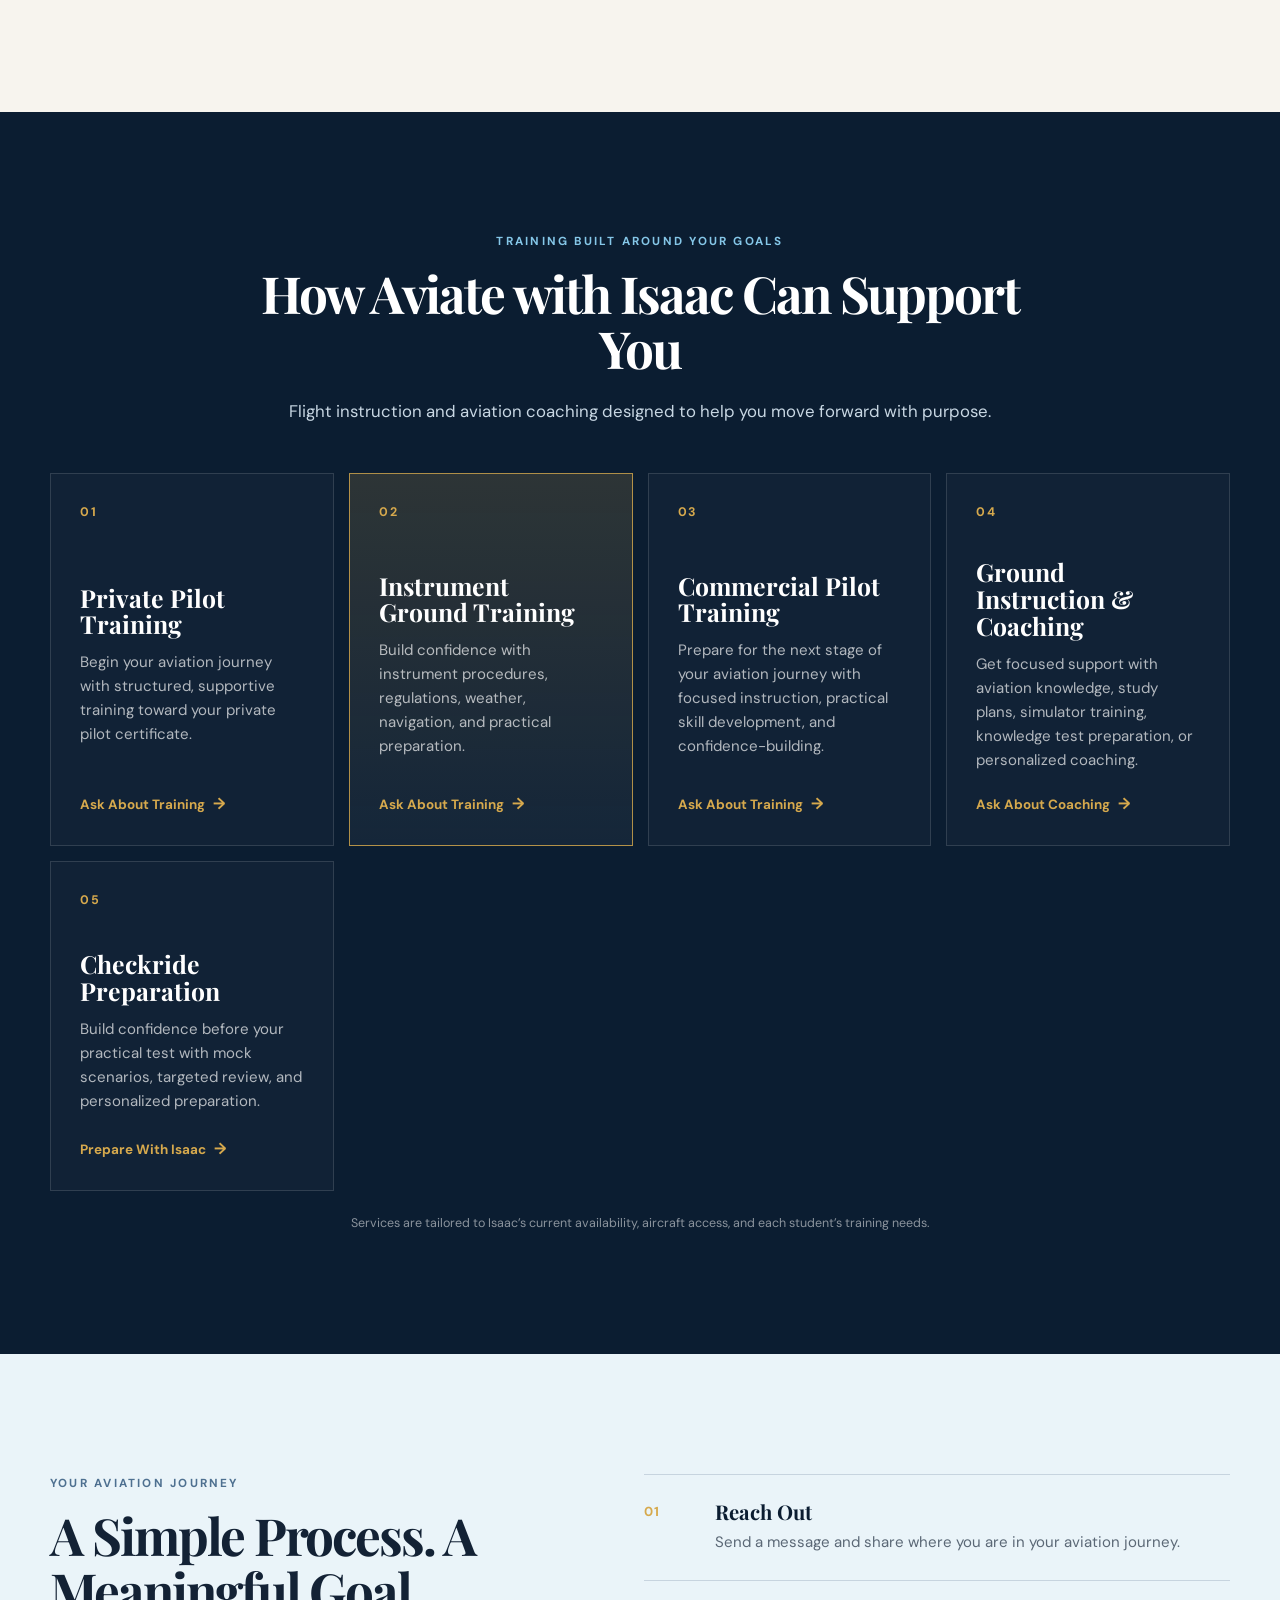
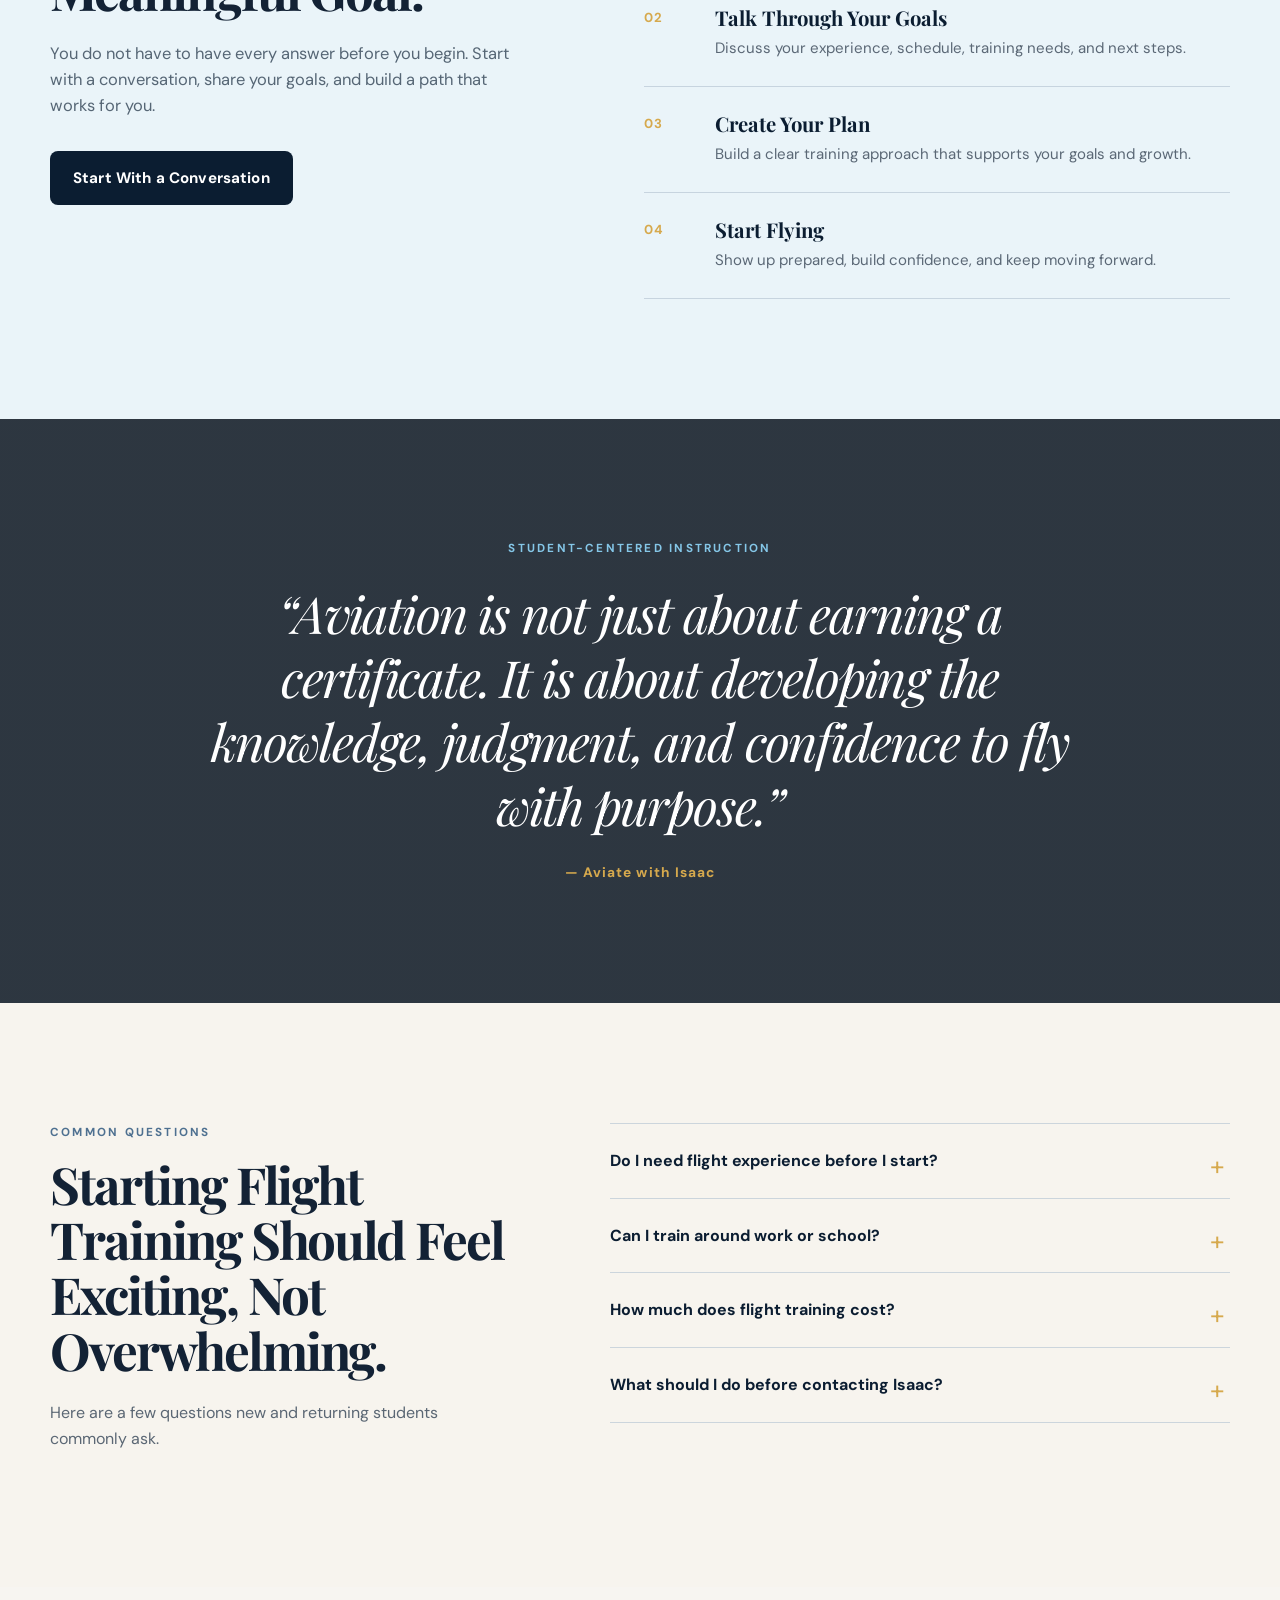
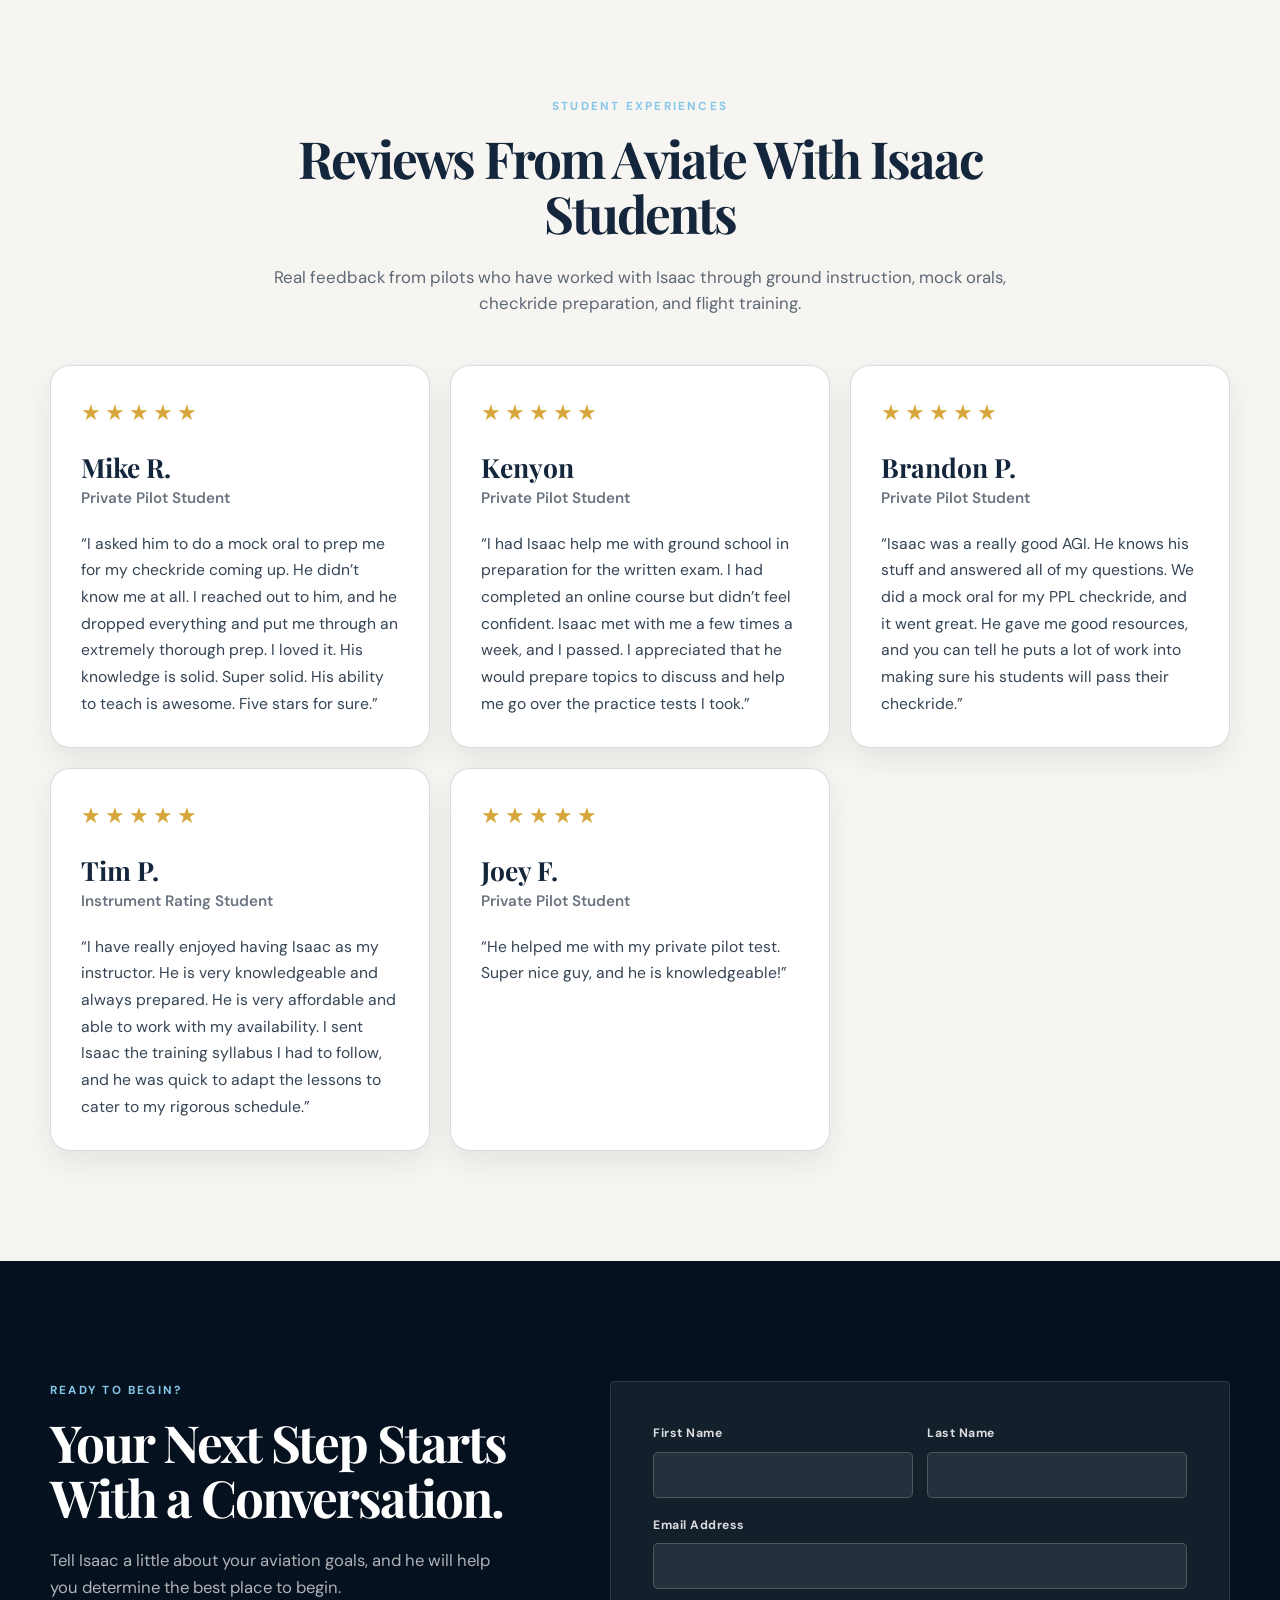
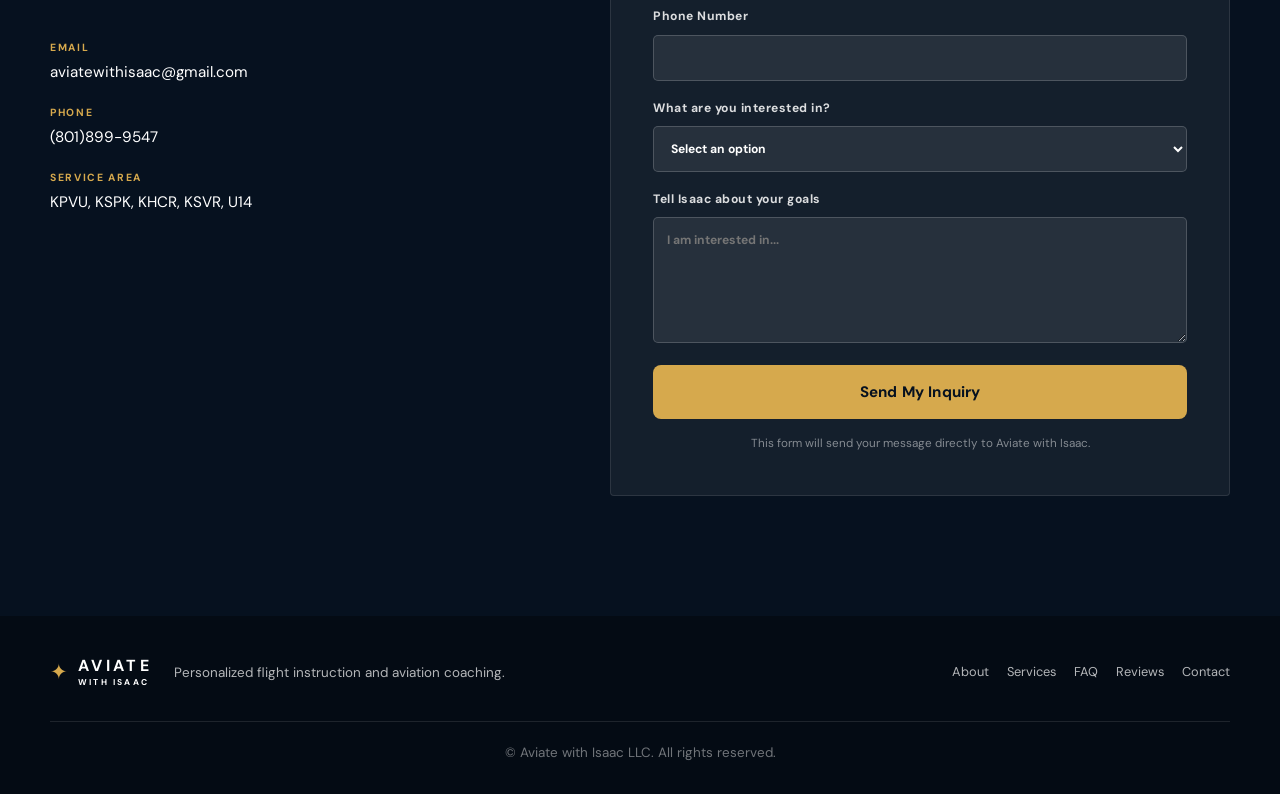
==== commit e9648bcd: "Resources" ====
--- a/index.html
+++ b/index.html
@@ -49,6 +49,7 @@
           <a href="#about">About</a>
           <a href="#services">Services</a>
           <a href="#process">How It Works</a>
+          <a href="resources.html">Resources</a>
           <a href="#faq">FAQ</a>
           <a href="#reviews">Reviews</a>
           <a href="#contact" class="nav-button">Contact Isaac</a>
--- a/style.css
+++ b/style.css
@@ -1155,3 +1155,119 @@
     padding: 26px;
   }
 }
+
+/* -----------------------------
+   Resources Section
+------------------------------ */
+.student-resources-section {
+  padding: 95px 0 80px;
+  background: #faf9f6;
+}
+
+.resource-heading {
+  display: grid;
+  grid-template-columns: minmax(120px, 1fr) auto minmax(120px, 1fr);
+  align-items: center;
+  gap: 28px;
+  margin-bottom: 58px;
+}
+
+.resource-heading span {
+  border-top: 4px dotted #171515;
+}
+
+.resource-heading h2 {
+  margin: 0;
+  color: #171515;
+  font-family: "Playfair Display", Georgia, serif;
+  font-size: clamp(2.2rem, 4vw, 3.4rem);
+  font-weight: 700;
+  text-align: center;
+}
+
+.resource-grid {
+  display: grid;
+  grid-template-columns: repeat(3, minmax(0, 1fr));
+  gap: 42px 42px;
+  max-width: 1500px;
+  margin: 0 auto;
+}
+
+.resource-button {
+  display: flex;
+  align-items: center;
+  justify-content: center;
+  min-height: 128px;
+  padding: 24px 30px;
+  border: 4px solid #25211f;
+  border-radius: 999px;
+  background: #d3c9bb;
+  color: #151313;
+  font-size: clamp(1.05rem, 1.5vw, 1.4rem);
+  font-weight: 500;
+  line-height: 1.25;
+  text-align: center;
+  text-decoration: none;
+  transition:
+    transform 0.2s ease,
+    background 0.2s ease;
+}
+
+.resource-button span {
+  margin-left: 10px;
+  font-size: 1.4em;
+  line-height: 1;
+}
+
+.resource-button:hover {
+  background: #c4b7a5;
+  transform: translateY(-4px);
+}
+
+.resources-disclaimer {
+  max-width: 1180px;
+  margin: 72px auto 0;
+  color: #292322;
+  font-family: "Playfair Display", Georgia, serif;
+  font-size: clamp(1.05rem, 1.7vw, 1.45rem);
+  font-style: italic;
+  line-height: 1.45;
+  text-align: center;
+}
+
+@media (max-width: 980px) {
+  .resource-grid {
+    grid-template-columns: repeat(2, minmax(0, 1fr));
+    gap: 26px;
+  }
+}
+
+@media (max-width: 640px) {
+  .student-resources-section {
+    padding: 70px 0 60px;
+  }
+
+  .resource-heading {
+    grid-template-columns: 1fr;
+    gap: 15px;
+    margin-bottom: 38px;
+  }
+
+  .resource-heading span {
+    display: none;
+  }
+
+  .resource-grid {
+    grid-template-columns: 1fr;
+    gap: 18px;
+  }
+
+  .resource-button {
+    min-height: 92px;
+    padding: 20px 24px;
+  }
+
+  .resources-disclaimer {
+    margin-top: 48px;
+  }
+}
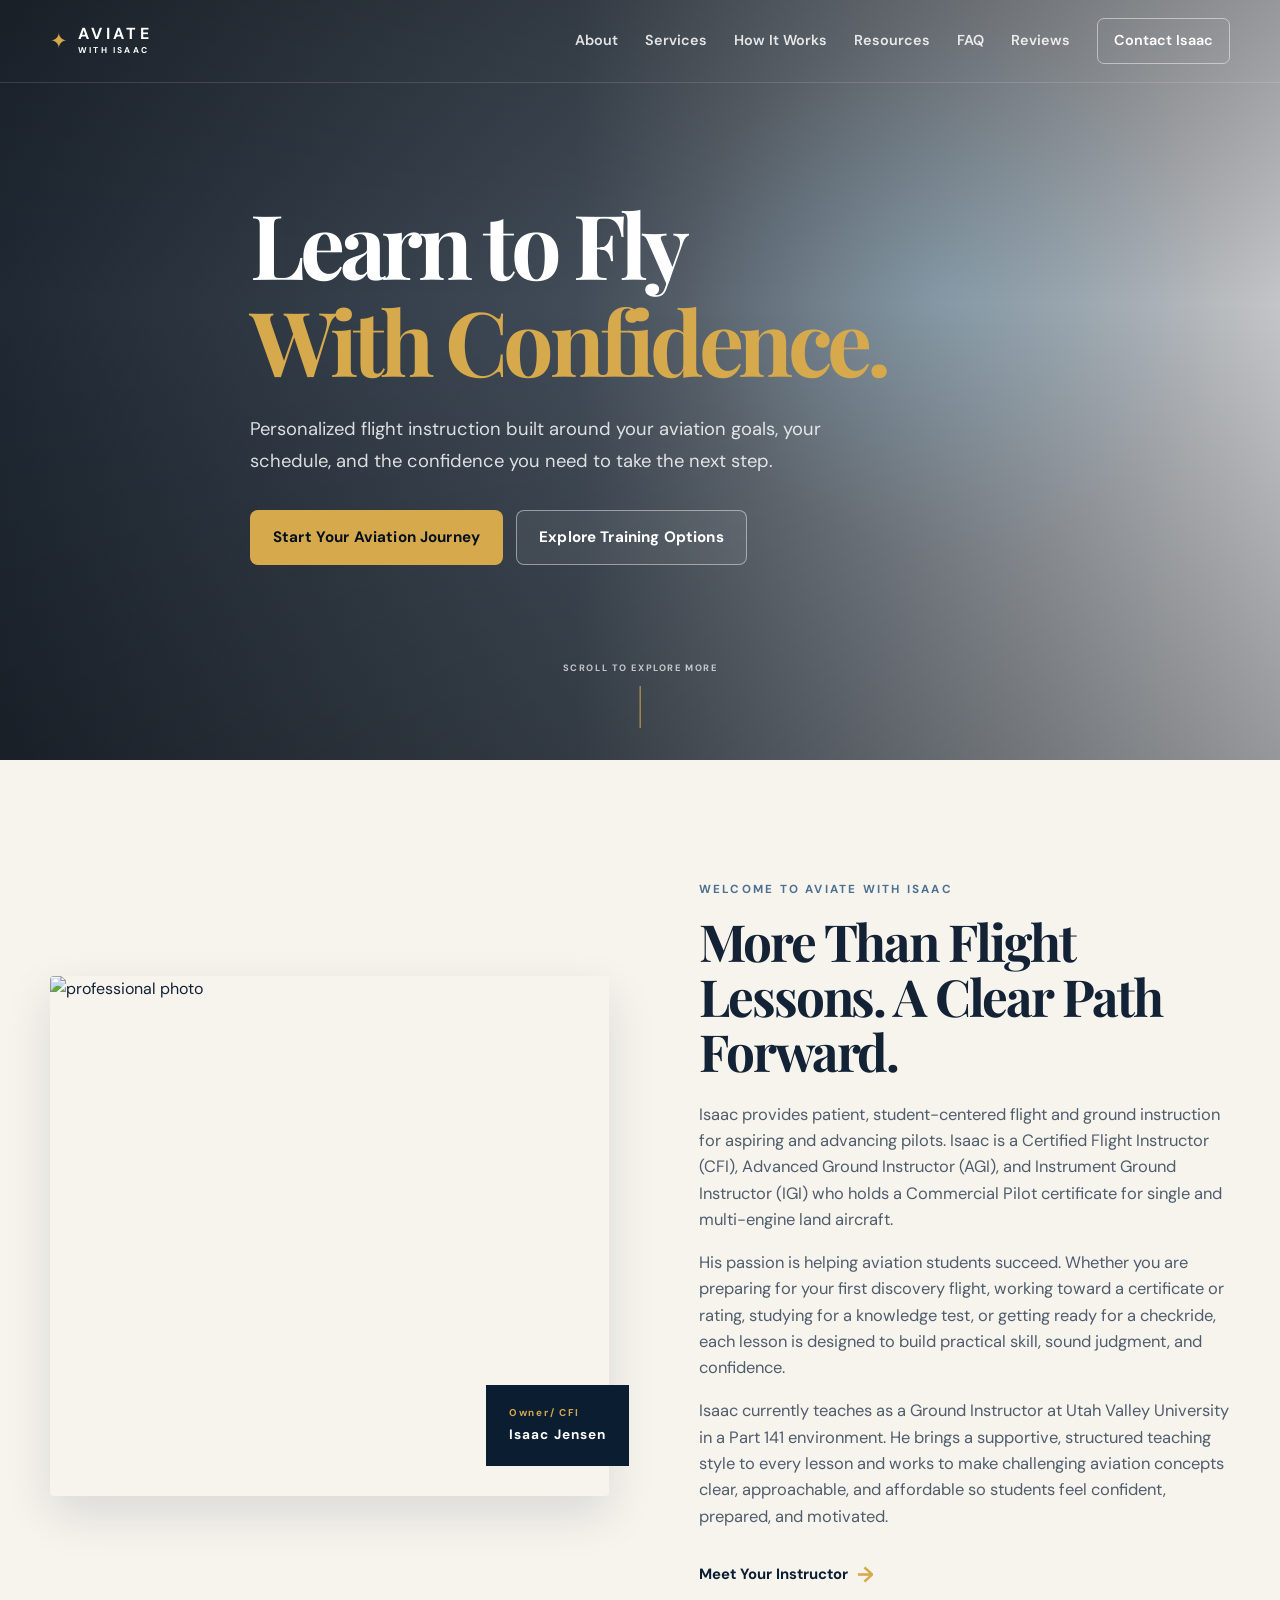
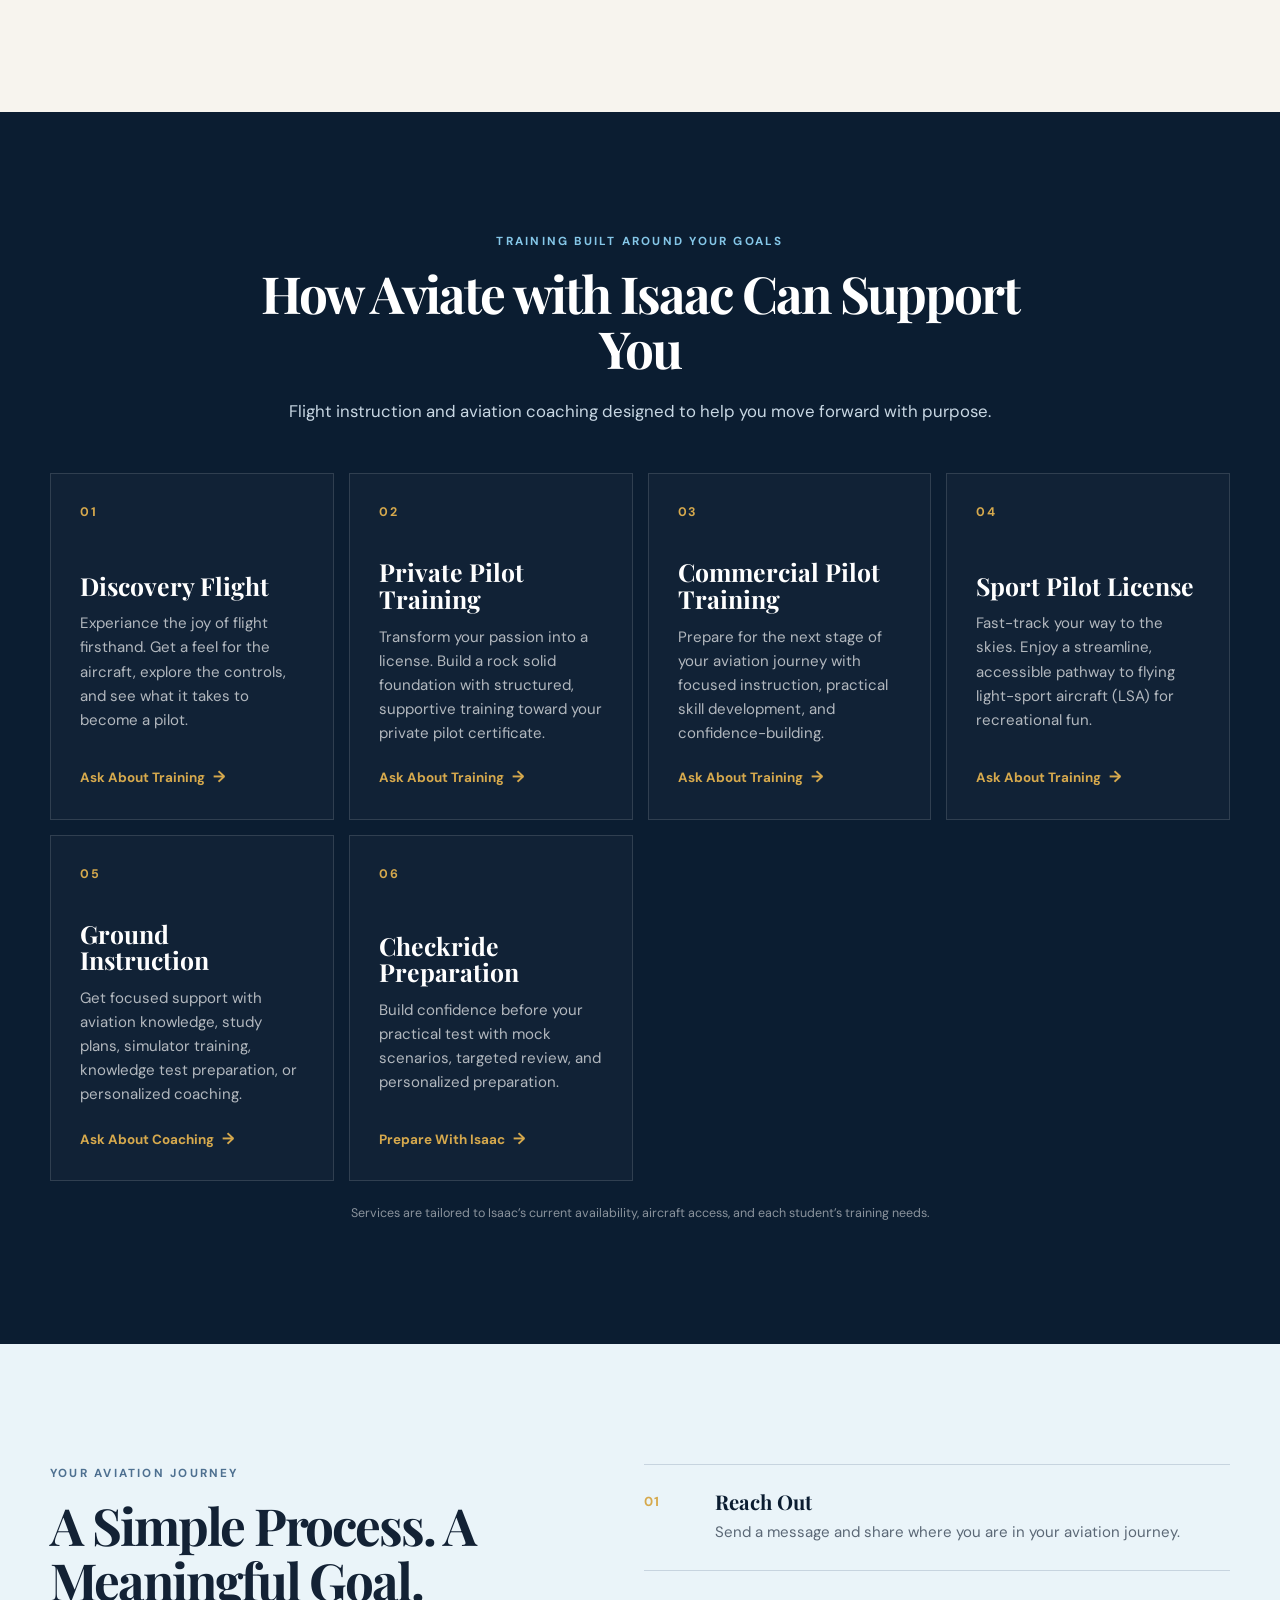
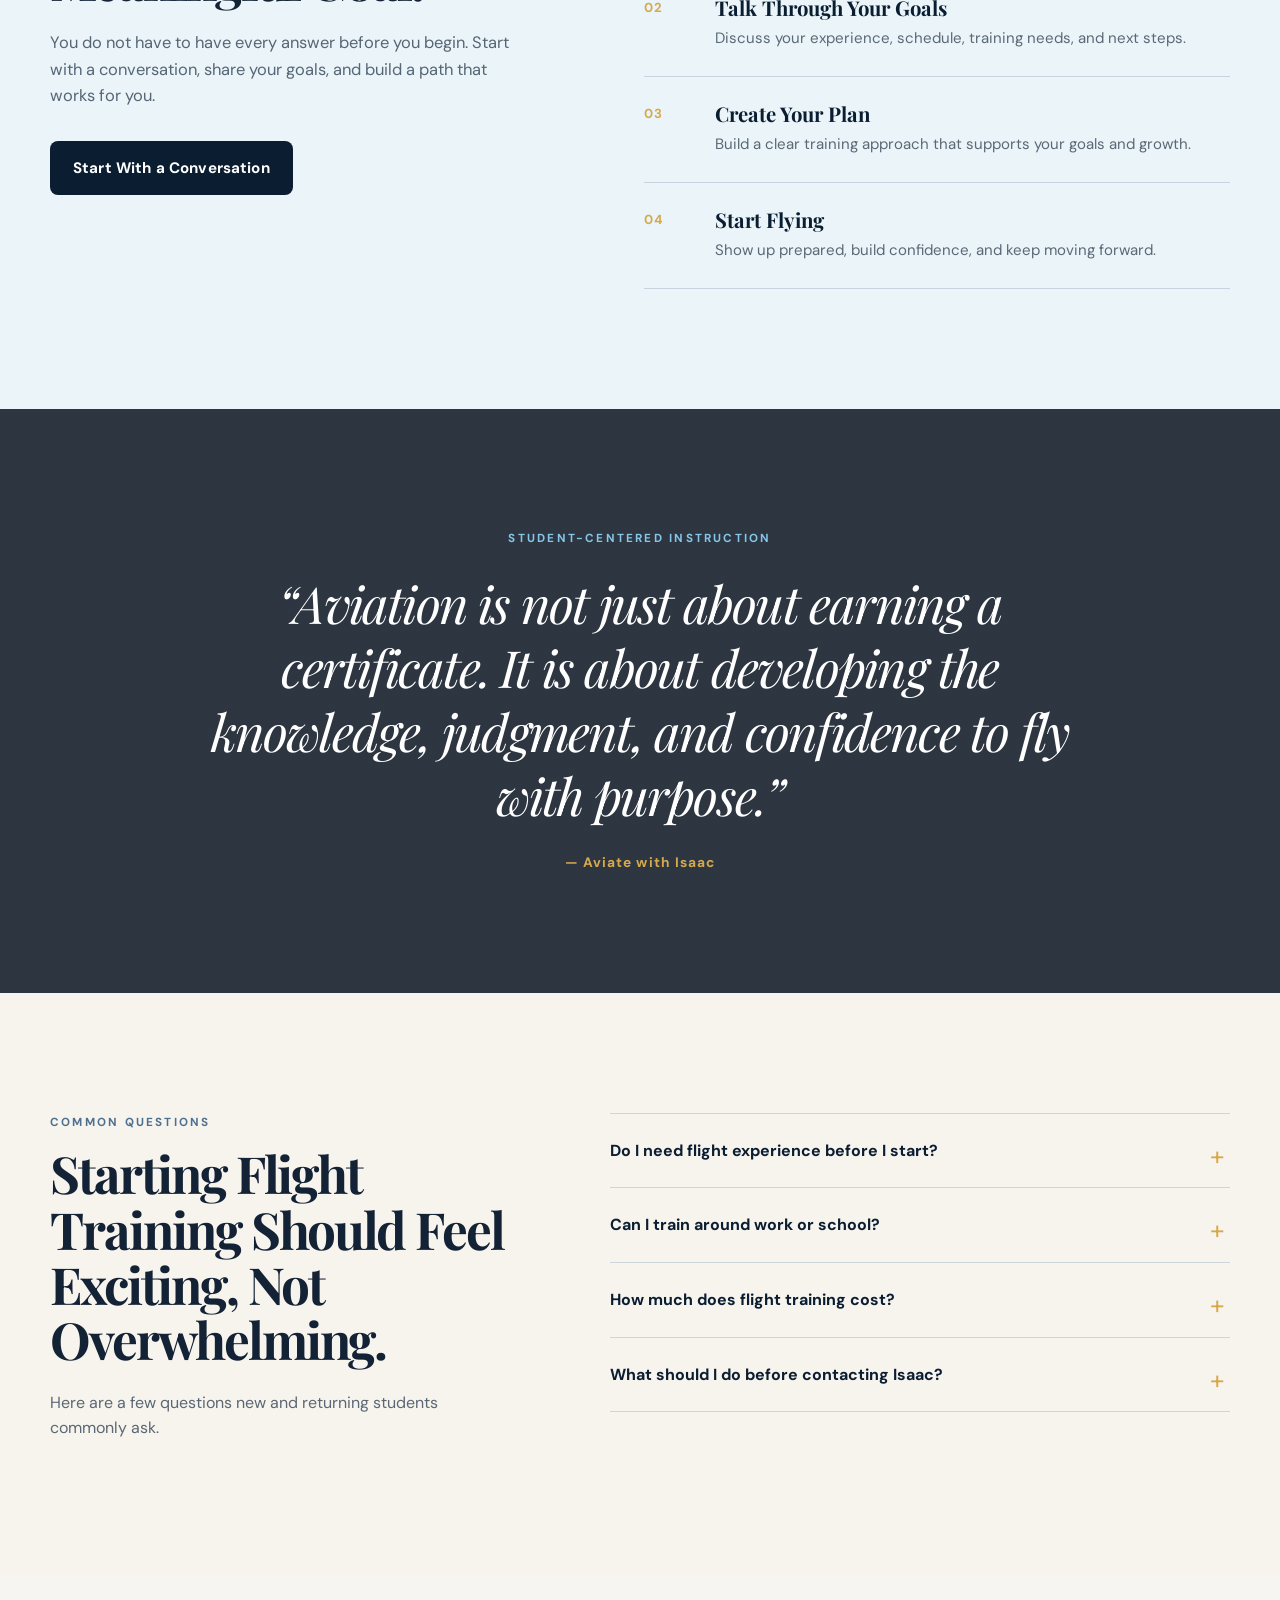
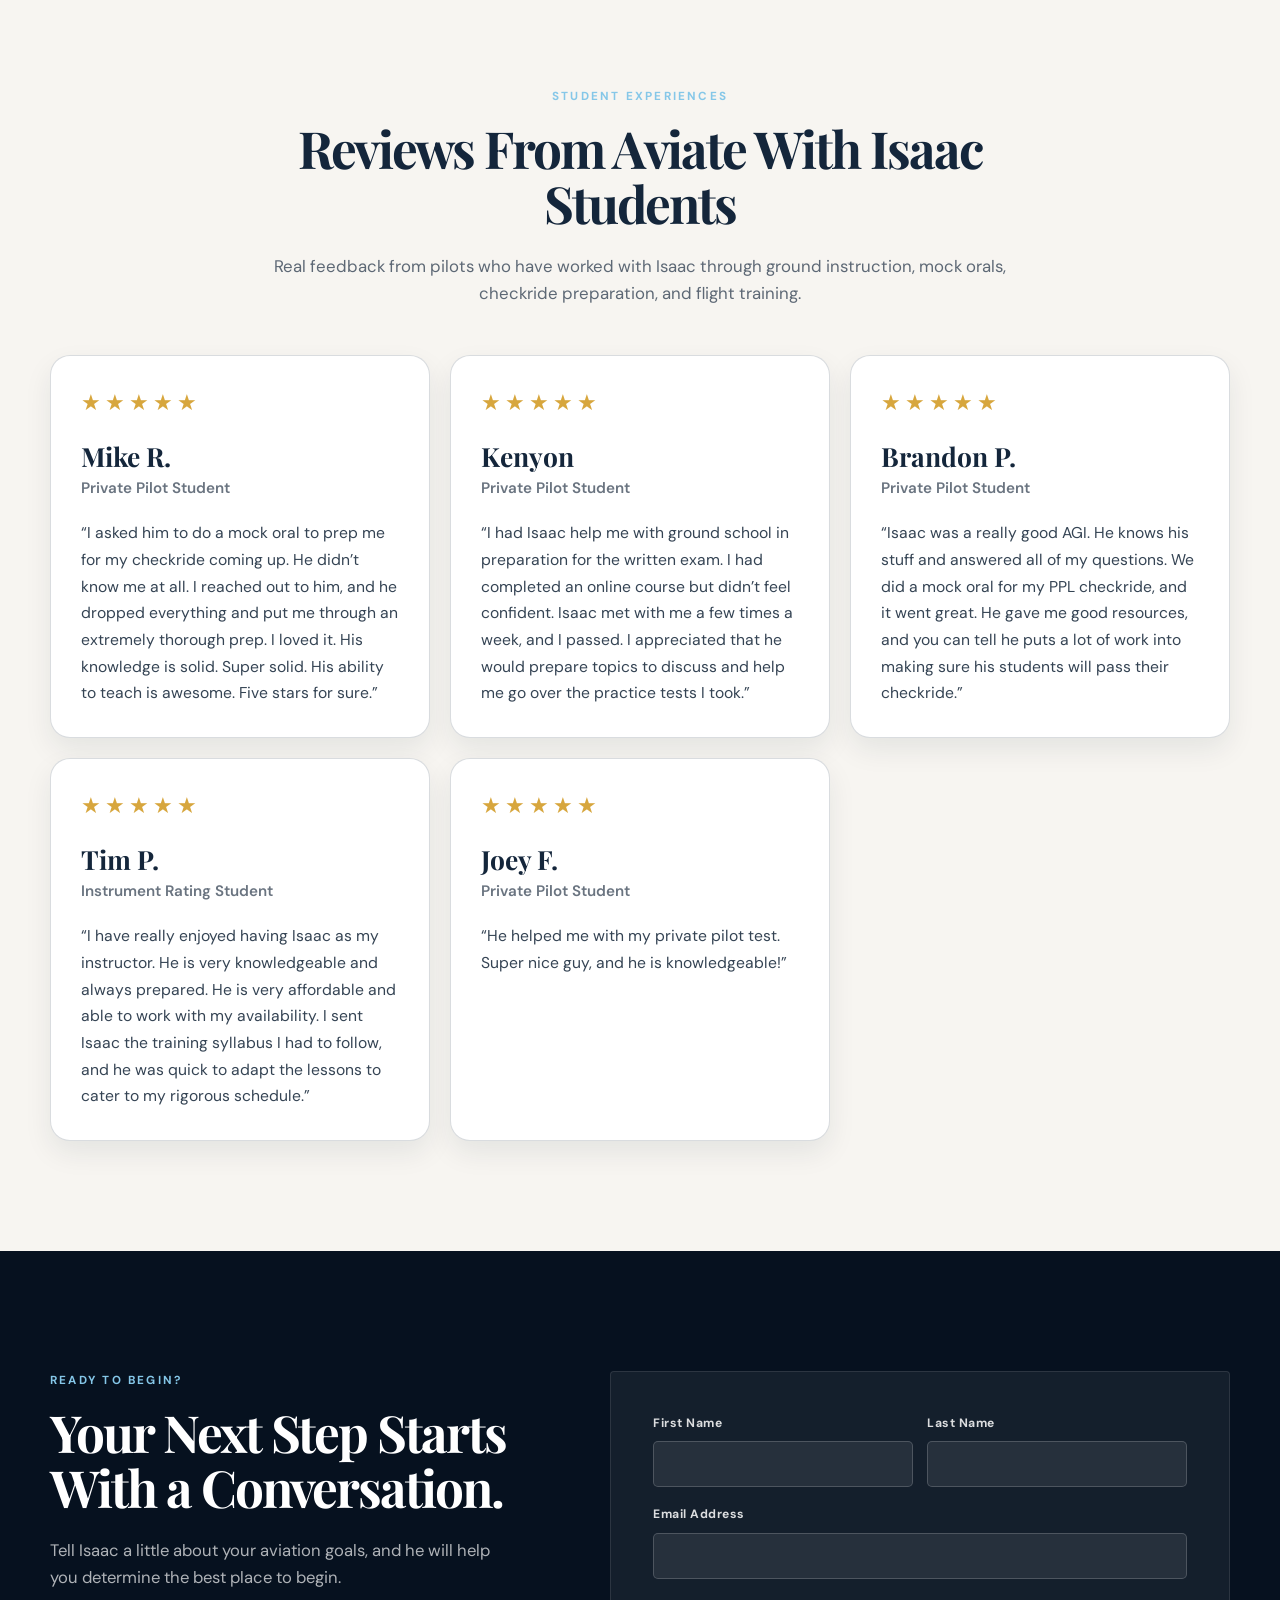
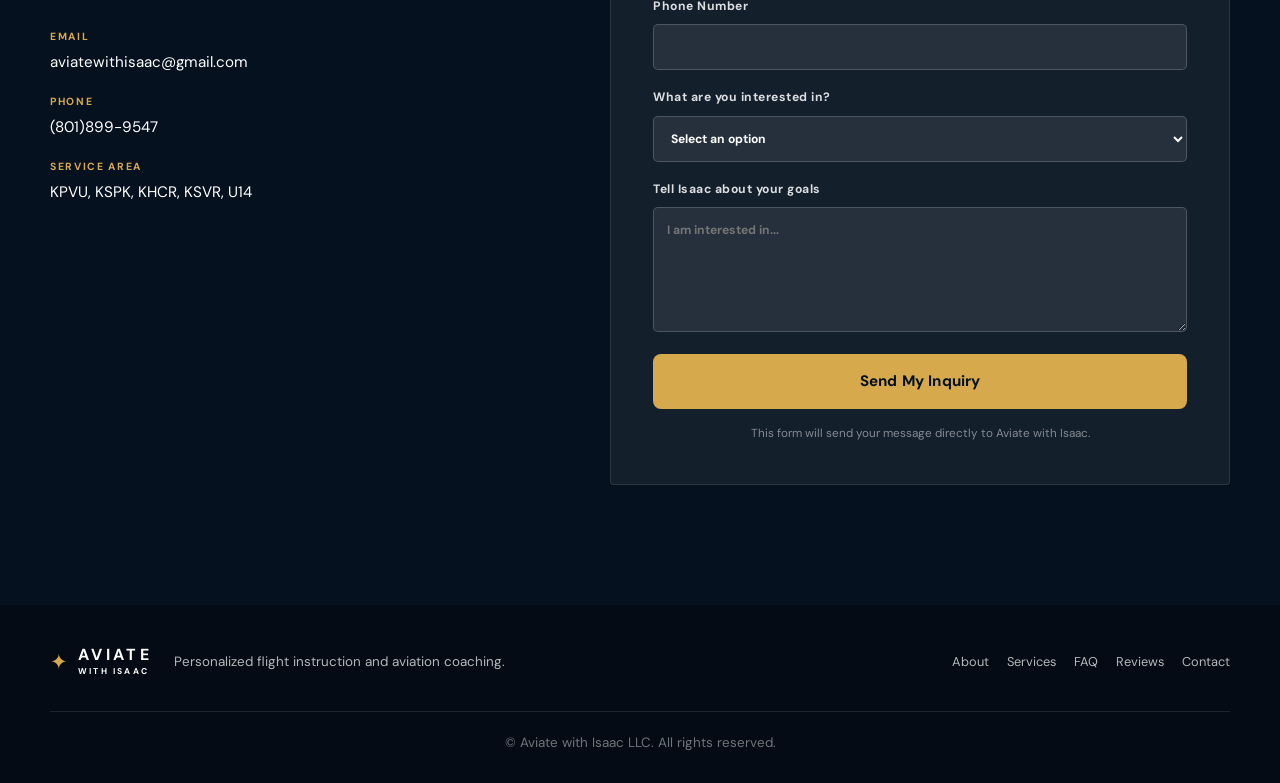
==== commit fdedb7cf: "Update index.html" ====
--- a/index.html
+++ b/index.html
@@ -64,8 +64,6 @@
         <div class="hero-overlay"></div>
 
         <div class="container hero-content">
-          <p class="eyebrow">FLIGHT INSTRUCTION • AVIATION COACHING</p>
-
           <h1>
             Learn to Fly<br />
             <span>With Confidence.</span>
@@ -107,8 +105,8 @@
               class="intro-image"
             />
             <div class="image-badge">
-              <span>AVIATE</span>
-              <strong>WITH PURPOSE</strong>
+              <span>Owner/ CFI</span>
+              <strong>Isaac Jensen</strong>
             </div>
           </div>
 
@@ -118,11 +116,11 @@
             <h2>More Than Flight Lessons. A Clear Path Forward.</h2>
 
             <p>
-              Aviate with Isaac provides patient, student-centered flight and
-              ground instruction for aspiring and advancing pilots. Isaac is an
-              Advanced Ground Instructor (AGI), Instrument Ground Instructor
-              (IGI), and Certified Flight Instructor (CFI) who holds a
-              Commercial Pilot certificate for single- and multi-engine land
+              Isaac provides patient, student-centered flight and ground
+              instruction for aspiring and advancing pilots. Isaac is a
+              Certified Flight Instructor (CFI), Advanced Ground Instructor
+              (AGI), and Instrument Ground Instructor (IGI) who holds a
+              Commercial Pilot certificate for single and multi-engine land
               aircraft.
             </p>
 
@@ -164,12 +162,32 @@
 
           <!-- SERVICE CARDS -->
           <div class="services-grid">
+            <!-- ==== DISCOVERY FLIGHT ==== -->
             <article class="service-card">
               <div class="service-number">01</div>
+              <h3>Discovery Flight</h3>
+              <p>
+                Experiance the joy of flight firsthand. Get a feel for the
+                aircraft, explore the controls, and see what it takes to become
+                a pilot.
+              </p>
+              <a
+                href="#contact"
+                class="service-inquiry"
+                data-interest="Discovery Flight"
+              >
+                Ask About Training <span>→</span>
+              </a>
+            </article>
+
+            <!-- ==== PRIVATE PILOT  ==== -->
+            <article class="service-card">
+              <div class="service-number">02</div>
               <h3>Private Pilot Training</h3>
               <p>
-                Begin your aviation journey with structured, supportive training
-                toward your private pilot certificate.
+                Transform your passion into a license. Build a rock solid
+                foundation with structured, supportive training toward your
+                private pilot certificate.
               </p>
               <a
                 href="#contact"
@@ -180,22 +198,7 @@
               </a>
             </article>
 
-            <article class="service-card featured-service">
-              <div class="service-number">02</div>
-              <h3>Instrument Ground Training</h3>
-              <p>
-                Build confidence with instrument procedures, regulations,
-                weather, navigation, and practical preparation.
-              </p>
-              <a
-                href="#contact"
-                class="service-inquiry"
-                data-interest="Instrument Ground Training"
-              >
-                Ask About Training <span>→</span>
-              </a>
-            </article>
-
+            <!-- ==== COMMERCIAL PILOT  ==== -->
             <article class="service-card">
               <div class="service-number">03</div>
               <h3>Commercial Pilot Training</h3>
@@ -213,9 +216,28 @@
               </a>
             </article>
 
+            <!-- ==== SPORT PILOT  ==== -->
             <article class="service-card">
               <div class="service-number">04</div>
-              <h3>Ground Instruction & Coaching</h3>
+              <h3>Sport Pilot License</h3>
+              <p>
+                Fast-track your way to the skies. Enjoy a streamline, accessible
+                pathway to flying light-sport aircraft (LSA) for recreational
+                fun.
+              </p>
+              <a
+                href="#contact"
+                class="service-inquiry"
+                data-interest="Sport Pilot Training"
+              >
+                Ask About Training <span>→</span>
+              </a>
+            </article>
+
+            <!-- ==== GROUND INSTRUCTOR   ==== -->
+            <article class="service-card">
+              <div class="service-number">05</div>
+              <h3>Ground Instruction</h3>
               <p>
                 Get focused support with aviation knowledge, study plans,
                 simulator training, knowledge test preparation, or personalized
@@ -231,7 +253,7 @@
             </article>
 
             <article class="service-card">
-              <div class="service-number">05</div>
+              <div class="service-number">06</div>
               <h3>Checkride Preparation</h3>
               <p>
                 Build confidence before your practical test with mock scenarios,
--- a/style.css
+++ b/style.css
@@ -1155,119 +1155,3 @@
     padding: 26px;
   }
 }
-
-/* -----------------------------
-   Resources Section
------------------------------- */
-.student-resources-section {
-  padding: 95px 0 80px;
-  background: #faf9f6;
-}
-
-.resource-heading {
-  display: grid;
-  grid-template-columns: minmax(120px, 1fr) auto minmax(120px, 1fr);
-  align-items: center;
-  gap: 28px;
-  margin-bottom: 58px;
-}
-
-.resource-heading span {
-  border-top: 4px dotted #171515;
-}
-
-.resource-heading h2 {
-  margin: 0;
-  color: #171515;
-  font-family: "Playfair Display", Georgia, serif;
-  font-size: clamp(2.2rem, 4vw, 3.4rem);
-  font-weight: 700;
-  text-align: center;
-}
-
-.resource-grid {
-  display: grid;
-  grid-template-columns: repeat(3, minmax(0, 1fr));
-  gap: 42px 42px;
-  max-width: 1500px;
-  margin: 0 auto;
-}
-
-.resource-button {
-  display: flex;
-  align-items: center;
-  justify-content: center;
-  min-height: 128px;
-  padding: 24px 30px;
-  border: 4px solid #25211f;
-  border-radius: 999px;
-  background: #d3c9bb;
-  color: #151313;
-  font-size: clamp(1.05rem, 1.5vw, 1.4rem);
-  font-weight: 500;
-  line-height: 1.25;
-  text-align: center;
-  text-decoration: none;
-  transition:
-    transform 0.2s ease,
-    background 0.2s ease;
-}
-
-.resource-button span {
-  margin-left: 10px;
-  font-size: 1.4em;
-  line-height: 1;
-}
-
-.resource-button:hover {
-  background: #c4b7a5;
-  transform: translateY(-4px);
-}
-
-.resources-disclaimer {
-  max-width: 1180px;
-  margin: 72px auto 0;
-  color: #292322;
-  font-family: "Playfair Display", Georgia, serif;
-  font-size: clamp(1.05rem, 1.7vw, 1.45rem);
-  font-style: italic;
-  line-height: 1.45;
-  text-align: center;
-}
-
-@media (max-width: 980px) {
-  .resource-grid {
-    grid-template-columns: repeat(2, minmax(0, 1fr));
-    gap: 26px;
-  }
-}
-
-@media (max-width: 640px) {
-  .student-resources-section {
-    padding: 70px 0 60px;
-  }
-
-  .resource-heading {
-    grid-template-columns: 1fr;
-    gap: 15px;
-    margin-bottom: 38px;
-  }
-
-  .resource-heading span {
-    display: none;
-  }
-
-  .resource-grid {
-    grid-template-columns: 1fr;
-    gap: 18px;
-  }
-
-  .resource-button {
-    min-height: 92px;
-    padding: 20px 24px;
-  }
-
-  .resources-disclaimer {
-    margin-top: 48px;
-  }
-}
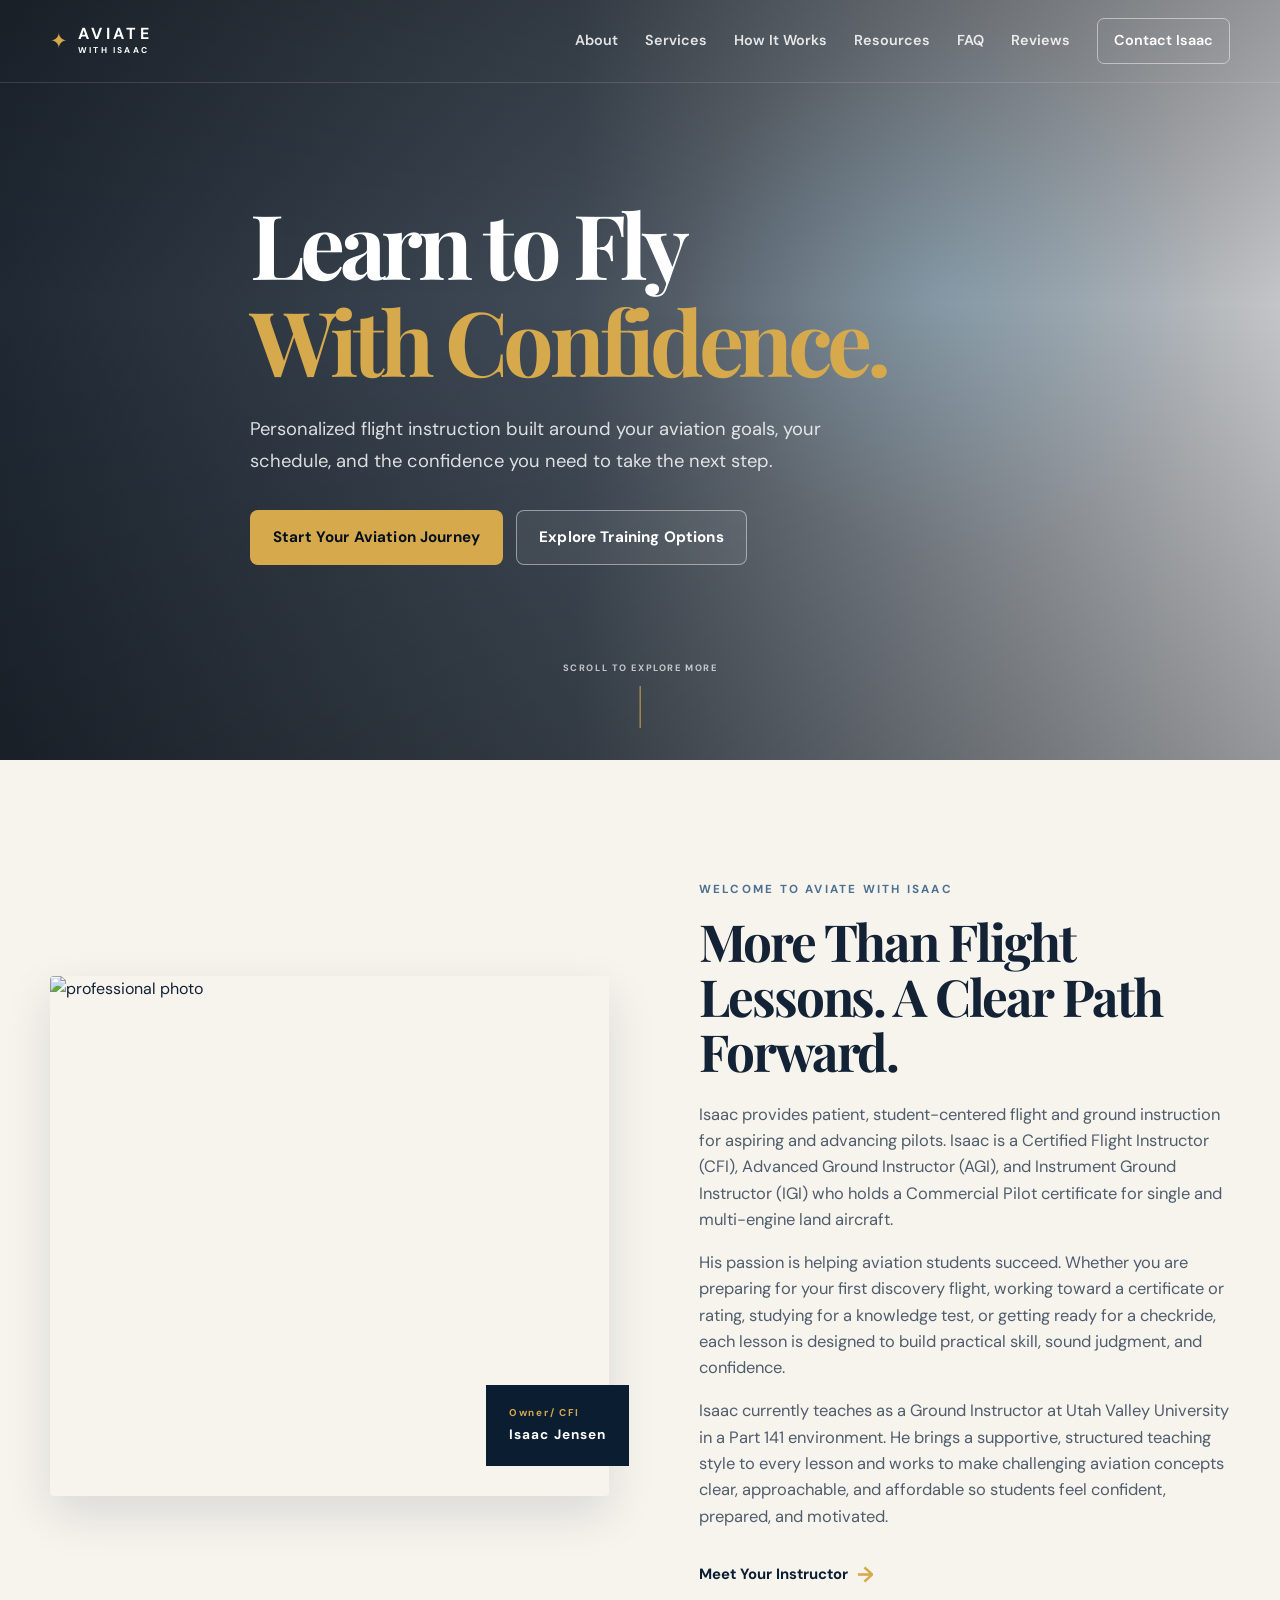
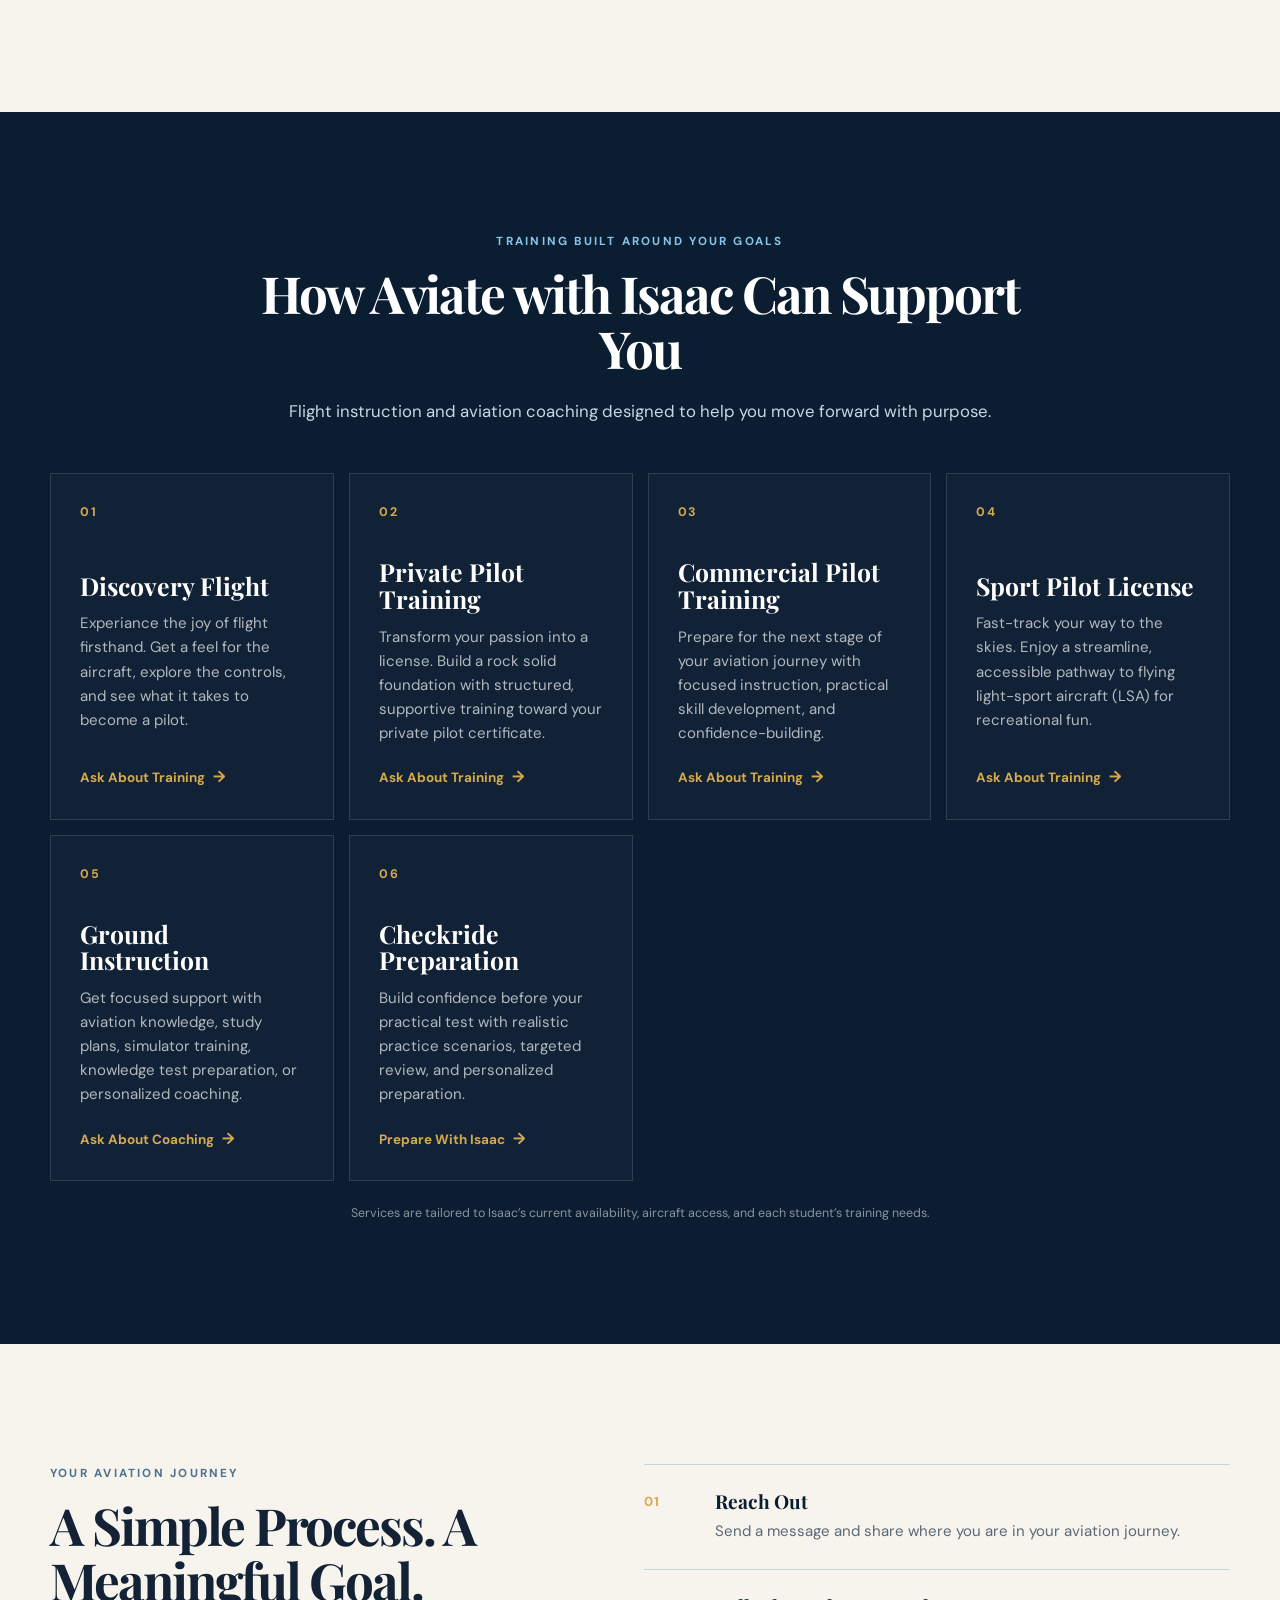
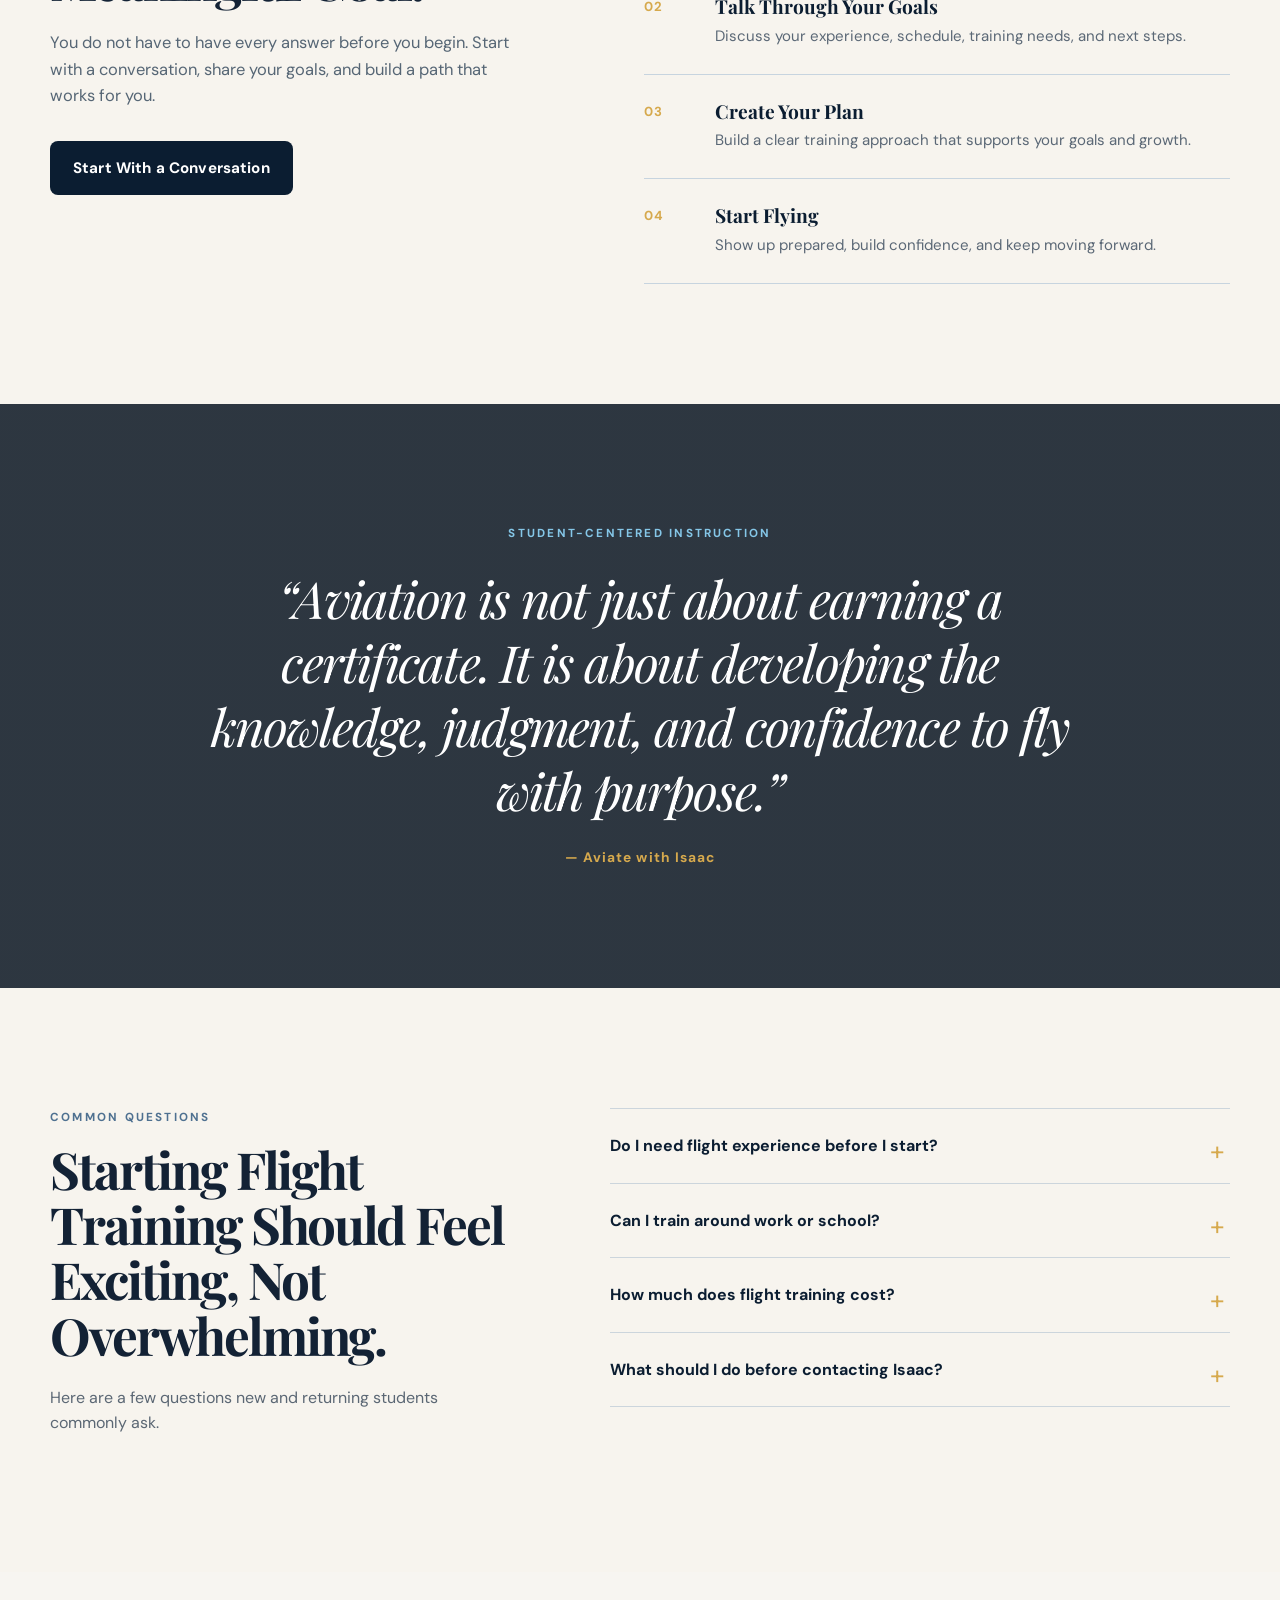
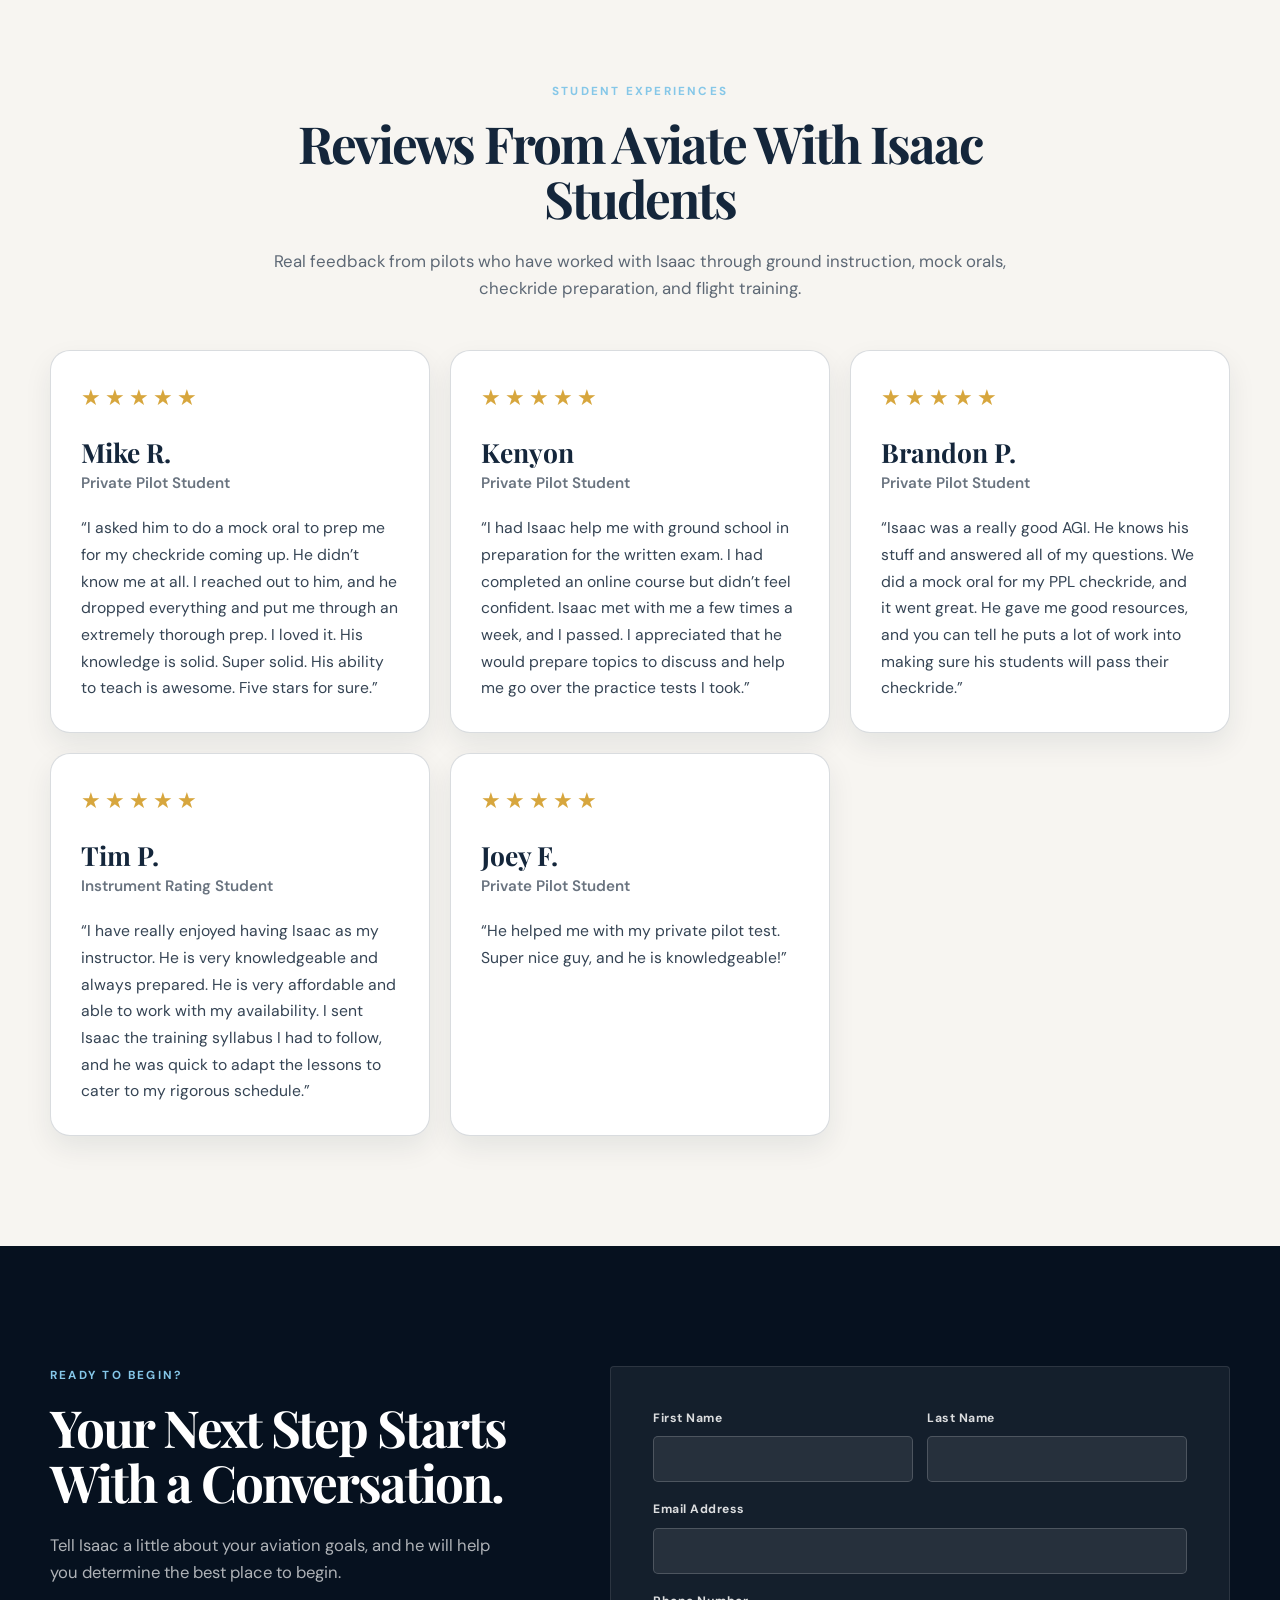
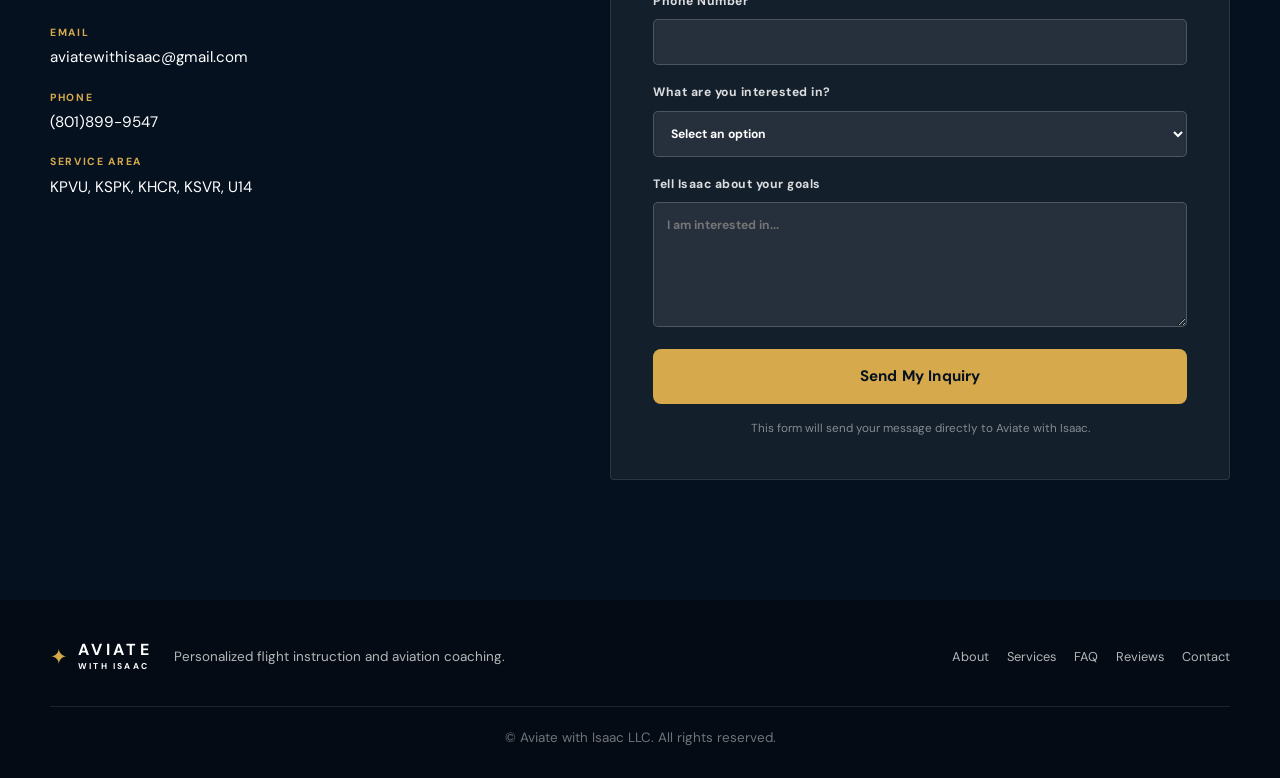
==== commit 4b95cdbd: "Index update" ====
--- a/index.html
+++ b/index.html
@@ -252,12 +252,14 @@
               </a>
             </article>
 
+            <!-- ==== CHERIDE PREP   ==== -->
             <article class="service-card">
               <div class="service-number">06</div>
               <h3>Checkride Preparation</h3>
               <p>
-                Build confidence before your practical test with mock scenarios,
-                targeted review, and personalized preparation.
+                Build confidence before your practical test with realistic
+                practice scenarios, targeted review, and personalized
+                preparation.
               </p>
               <a
                 href="#contact"
--- a/style.css
+++ b/style.css
@@ -571,7 +571,7 @@
 
 .process-section {
   padding: 120px 0;
-  background: var(--soft-blue);
+  background: var(--cream);
 }
 
 .process-grid {
@@ -609,7 +609,7 @@
 .process-step h3 {
   margin-bottom: 7px;
   color: var(--navy);
-  font-size: 1.27rem;
+  font-size: 1.2rem;
 }
 
 .process-step p {
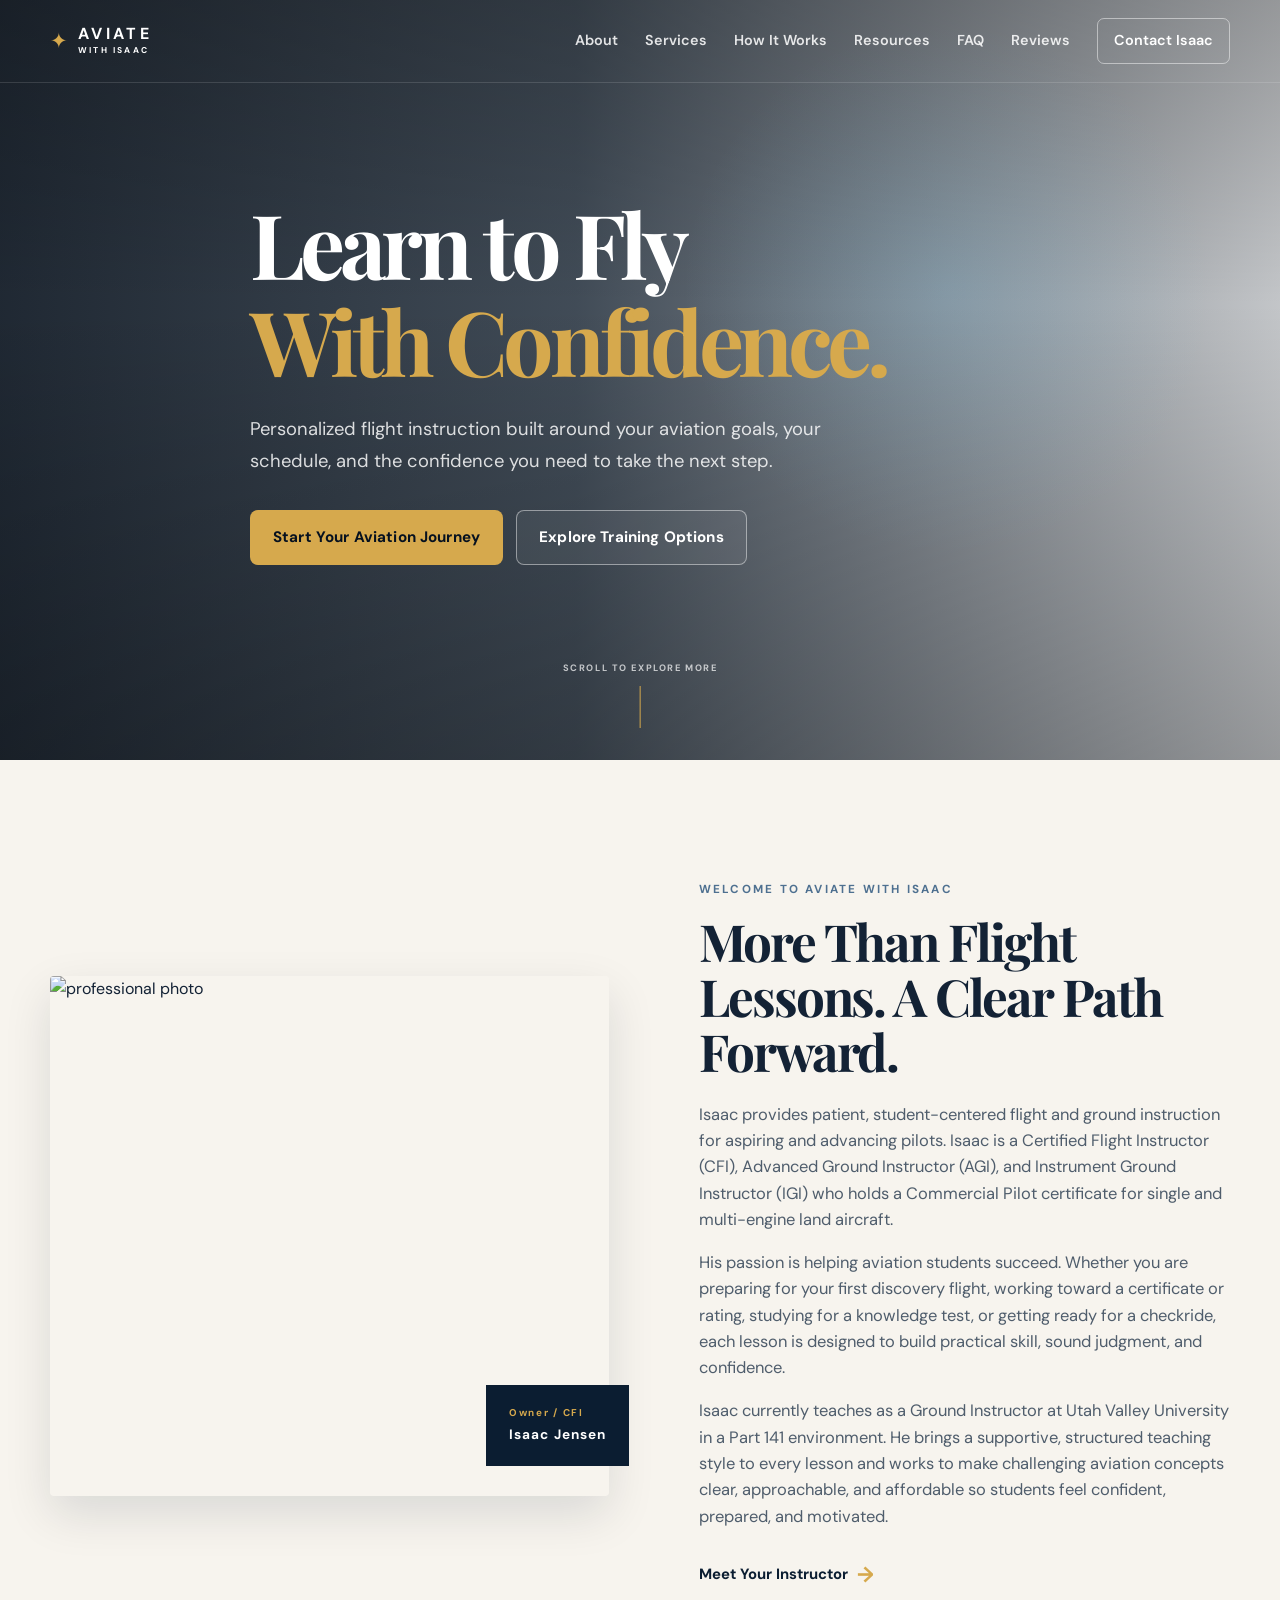
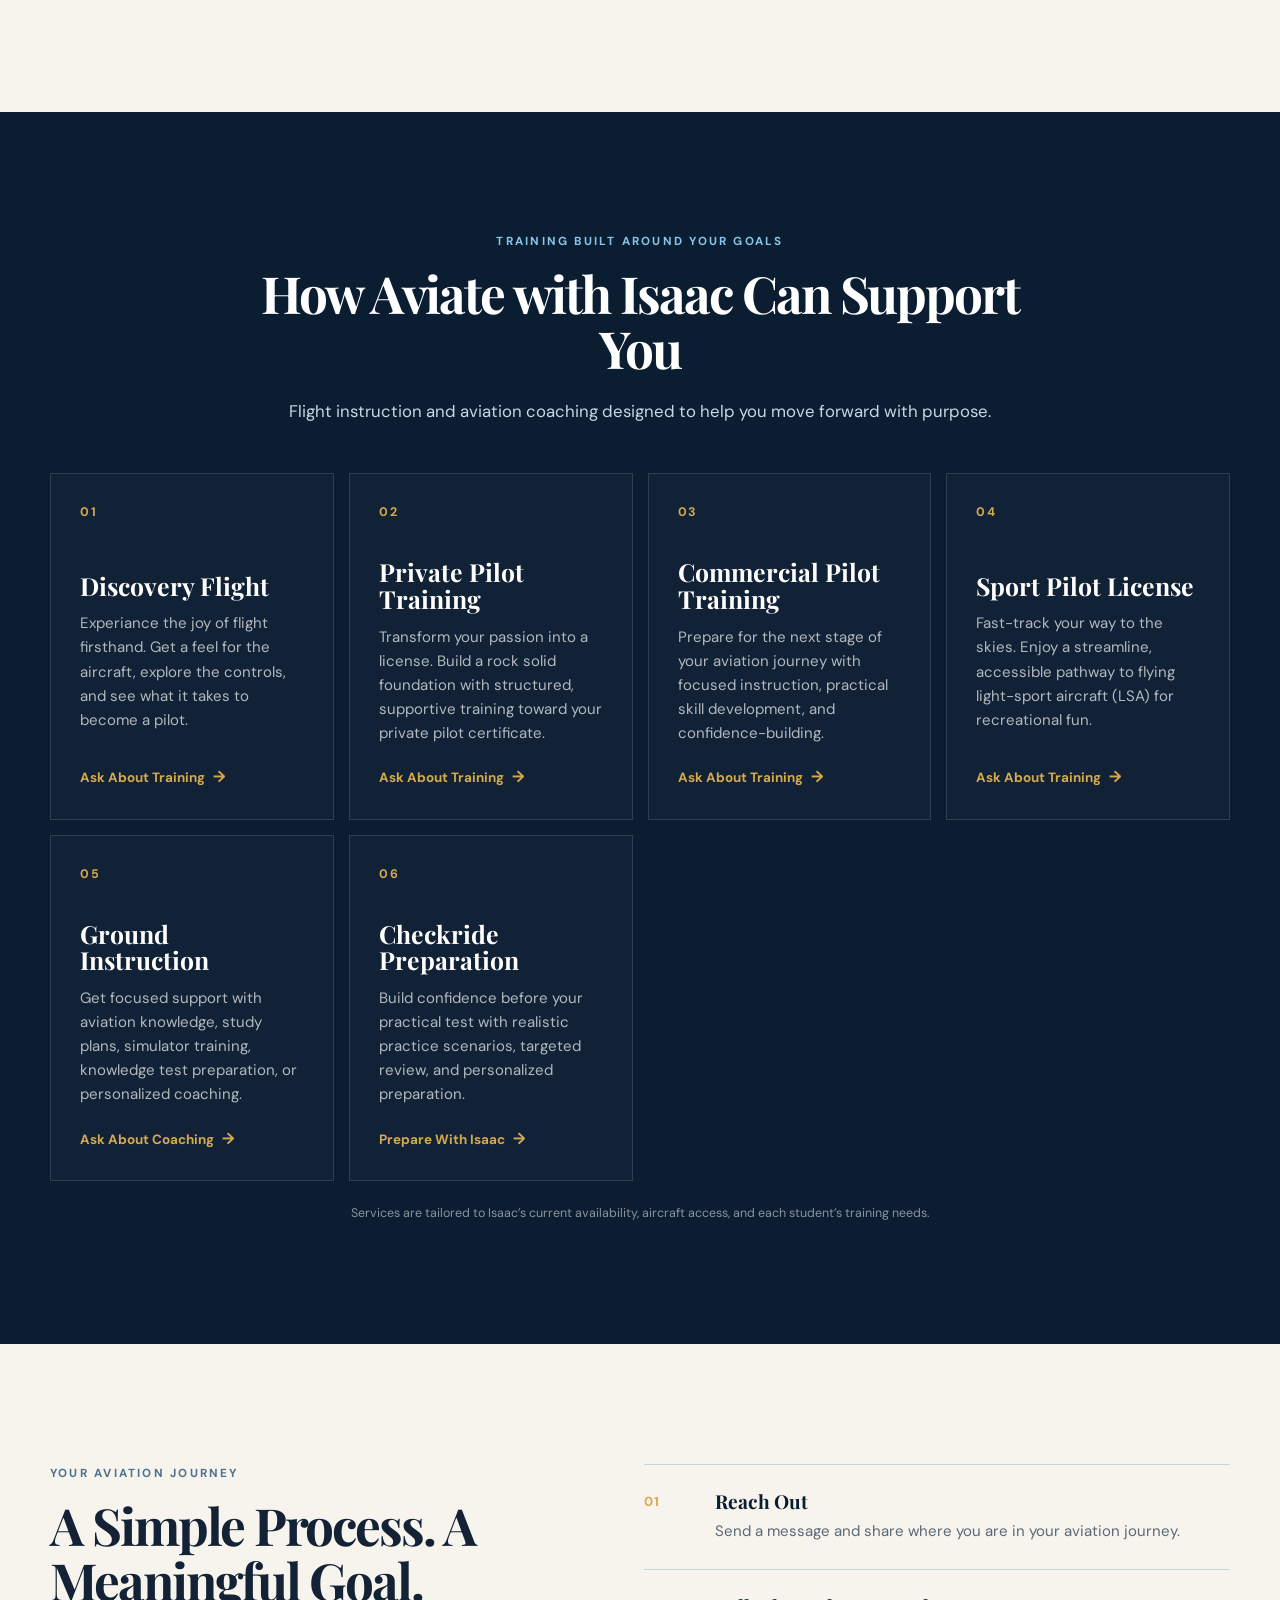
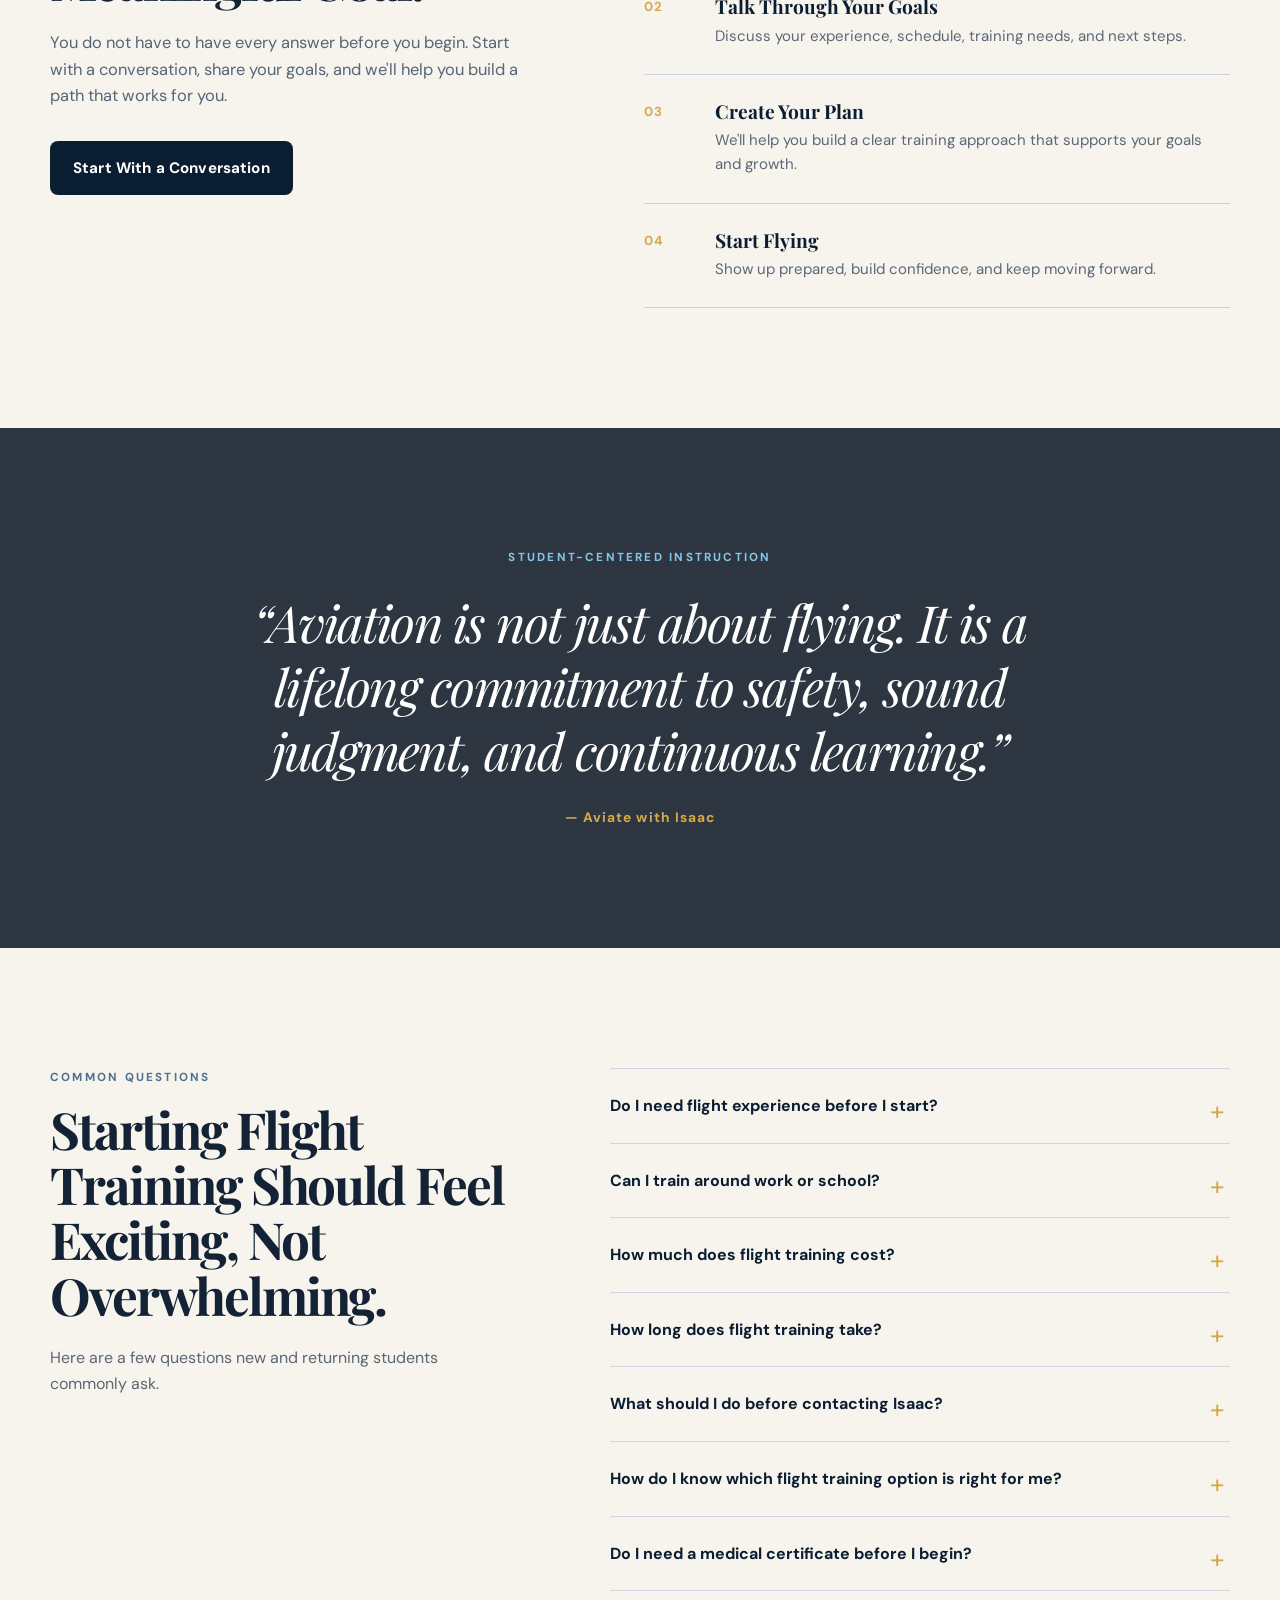
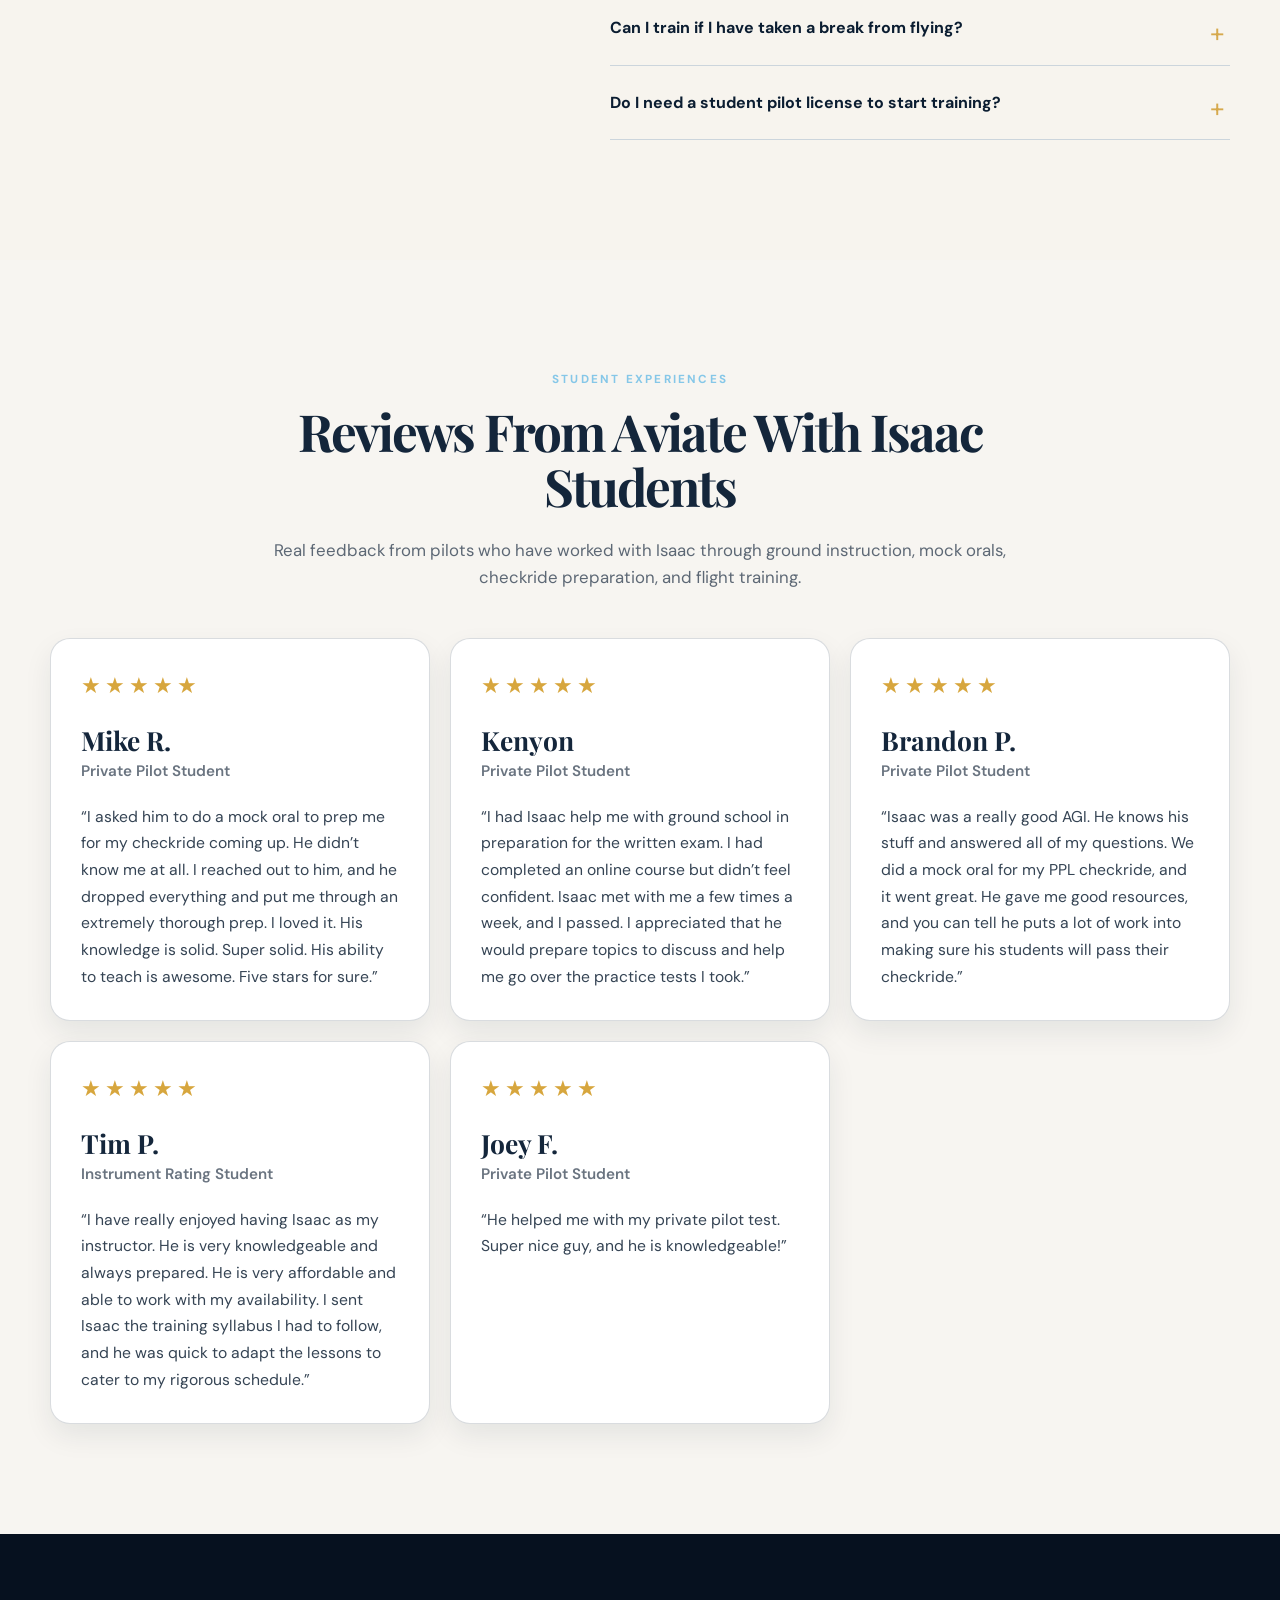
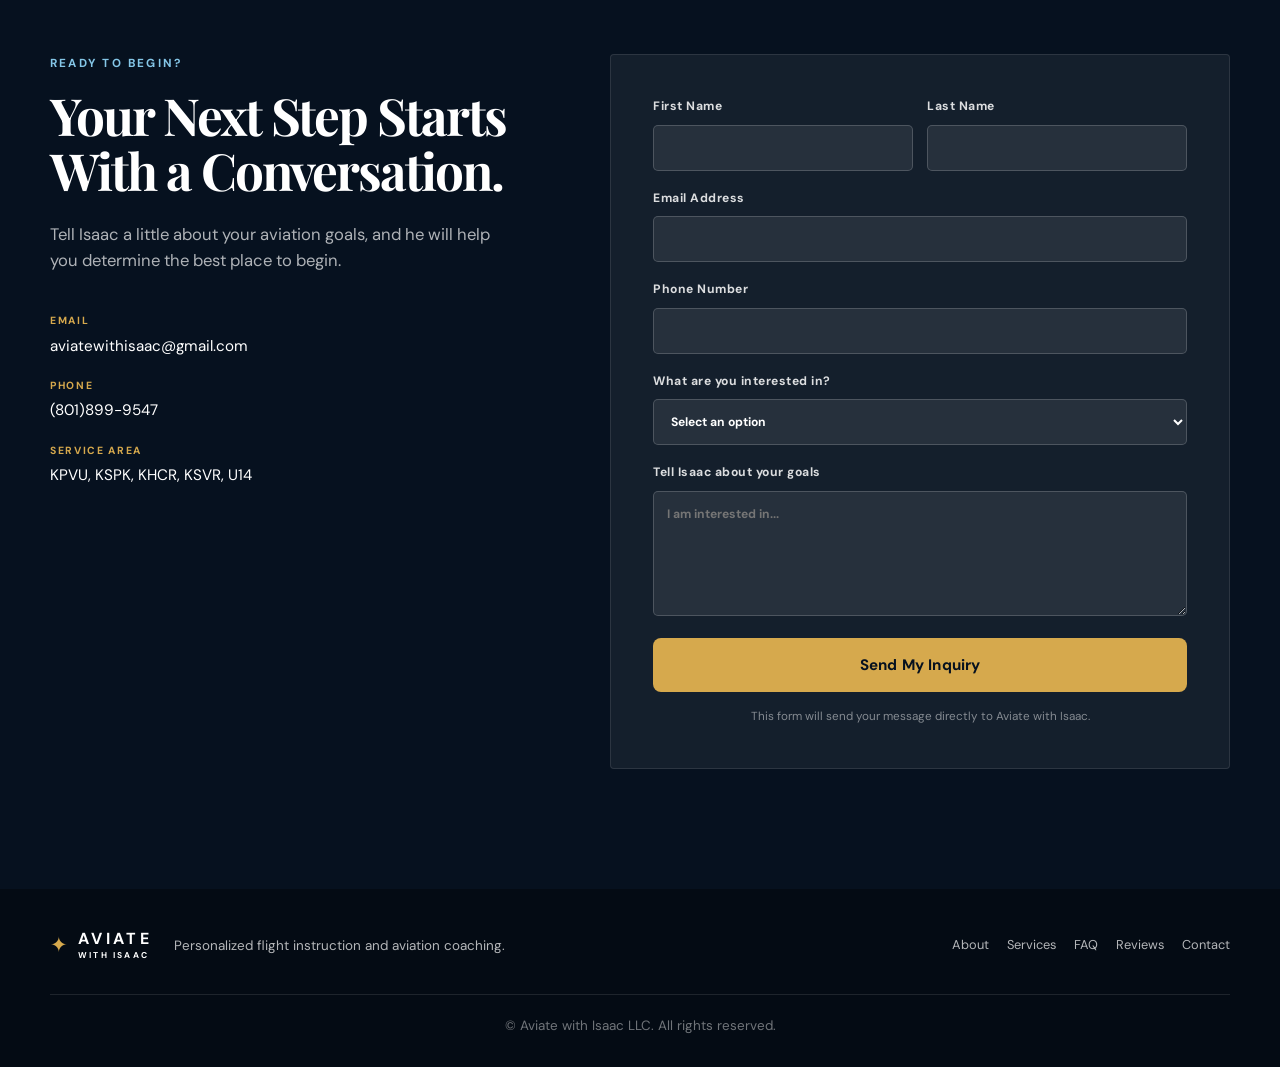
==== commit 6f0a9f98: "Update index.html" ====
--- a/index.html
+++ b/index.html
@@ -105,7 +105,7 @@
               class="intro-image"
             />
             <div class="image-badge">
-              <span>Owner/ CFI</span>
+              <span>Owner / CFI</span>
               <strong>Isaac Jensen</strong>
             </div>
           </div>
@@ -287,8 +287,8 @@
 
             <p>
               You do not have to have every answer before you begin. Start with
-              a conversation, share your goals, and build a path that works for
-              you.
+              a conversation, share your goals, and we'll help you build a path
+              that works for you.
             </p>
 
             <a href="#contact" class="button button-dark">
@@ -325,8 +325,8 @@
               <div>
                 <h3>Create Your Plan</h3>
                 <p>
-                  Build a clear training approach that supports your goals and
-                  growth.
+                  We'll help you build a clear training approach that supports
+                  your goals and growth.
                 </p>
               </div>
             </article>
@@ -350,9 +350,8 @@
           <p class="eyebrow">STUDENT-CENTERED INSTRUCTION</p>
 
           <blockquote>
-            “Aviation is not just about earning a certificate. It is about
-            developing the knowledge, judgment, and confidence to fly with
-            purpose.”
+            “Aviation is not just about flying. It is a lifelong commitment to
+            safety, sound judgment, and continuous learning.”
           </blockquote>
 
           <p class="testimonial-attribution">— Aviate with Isaac</p>
@@ -378,9 +377,9 @@
             <details>
               <summary>Do I need flight experience before I start?</summary>
               <p>
-                No. Many pilots begin with no flight experience at all. Your
-                training can begin with a conversation about your goals and a
-                first lesson or discovery flight.
+                No. All pilots begin with no flight experience. Your training
+                can begin with a conversation about your goals and a first
+                lesson or discovery flight.
               </p>
             </details>
 
@@ -403,11 +402,69 @@
             </details>
 
             <details>
+              <summary>How long does flight training take?</summary>
+              <p>
+                Training time varies based on aircraft availability, weather,
+                lesson frequency, preparation, and individual progress.
+                Consistent training and studying between lessons usually lead to
+                faster progress and a more efficient path to your goal.
+              </p>
+            </details>
+
+            <details>
               <summary>What should I do before contacting Isaac?</summary>
               <p>
-                You do not need to prepare anything complicated. Think about
-                your aviation goal, your current experience level, and what you
+                You don't need to prepare anything complicated. Think about your
+                aviation goals, your current experience level, and what you
                 would like help accomplishing.
+              </p>
+            </details>
+
+            <details>
+              <summary>
+                How do I know which flight training option is right for me?
+              </summary>
+              <p>
+                The best option depends on your goals, experience, schedule, and
+                the type of flying you want to do. We will talk through your
+                interests and help you choose a training path that fits your
+                needs, whether you are starting with a discovery flight, working
+                toward a private pilot certificate, or pursuing an advanced
+                rating.
+              </p>
+            </details>
+
+            <details>
+              <summary>Do I need a medical certificate before I begin?</summary>
+              <p>
+                Not necessarily. You can begin learning and discussing your
+                training goals before completing every certification step. Isaac
+                can help you understand when a medical certificate may be needed
+                for the type of training and flying you plan to do.
+              </p>
+            </details>
+
+            <details>
+              <summary>
+                Can I train if I have taken a break from flying?
+              </summary>
+              <p>
+                Yes. Whether you are returning after a few months or several
+                years, your training can begin with an assessment of your
+                current knowledge and skills. From there, Isaac can build a
+                refresher plan around your goals and comfort level.
+              </p>
+            </details>
+
+            <details>
+              <summary>
+                Do I need a student pilot license to start training?
+              </summary>
+              <p>
+                No. You can begin flight lessons and fly with an instructor
+                before receiving a student pilot certificate. You will need one
+                before flying solo, and Isaac can guide you through the process
+                when you are ready.
               </p>
             </details>
           </div>
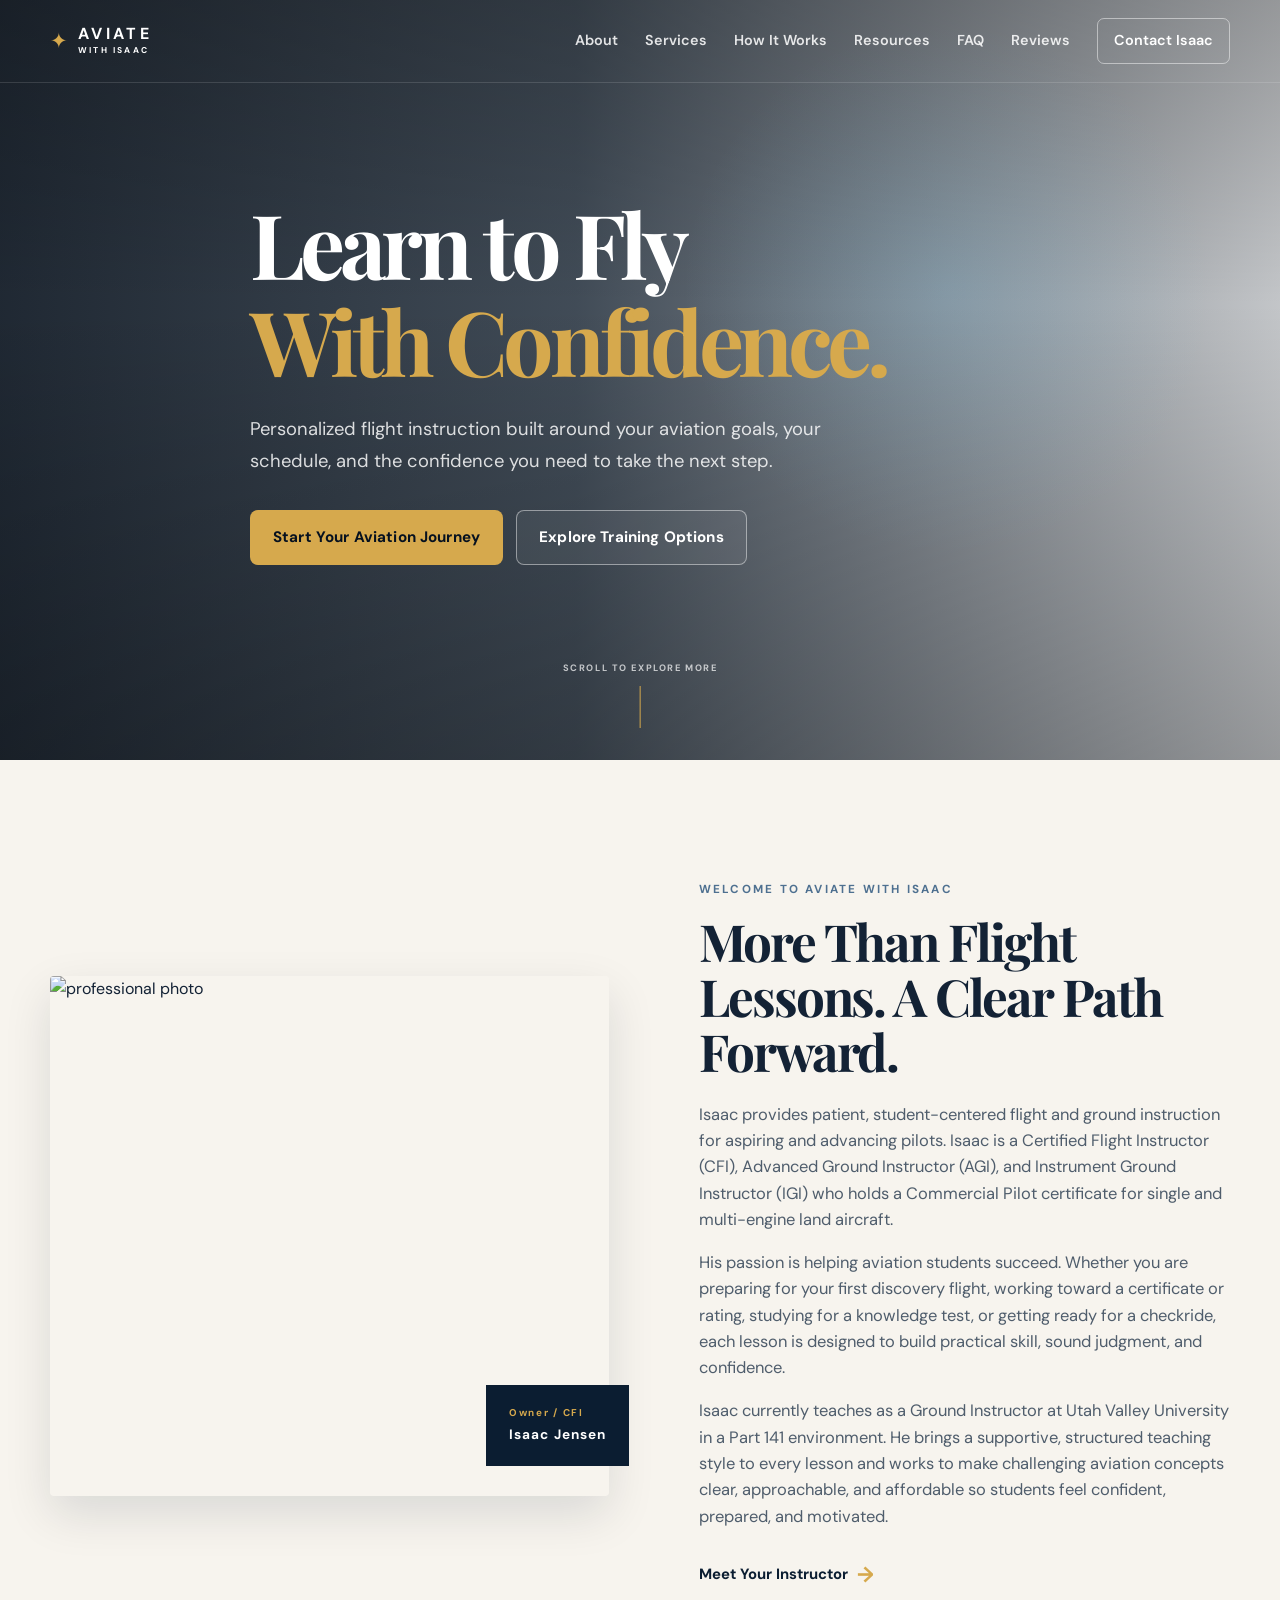
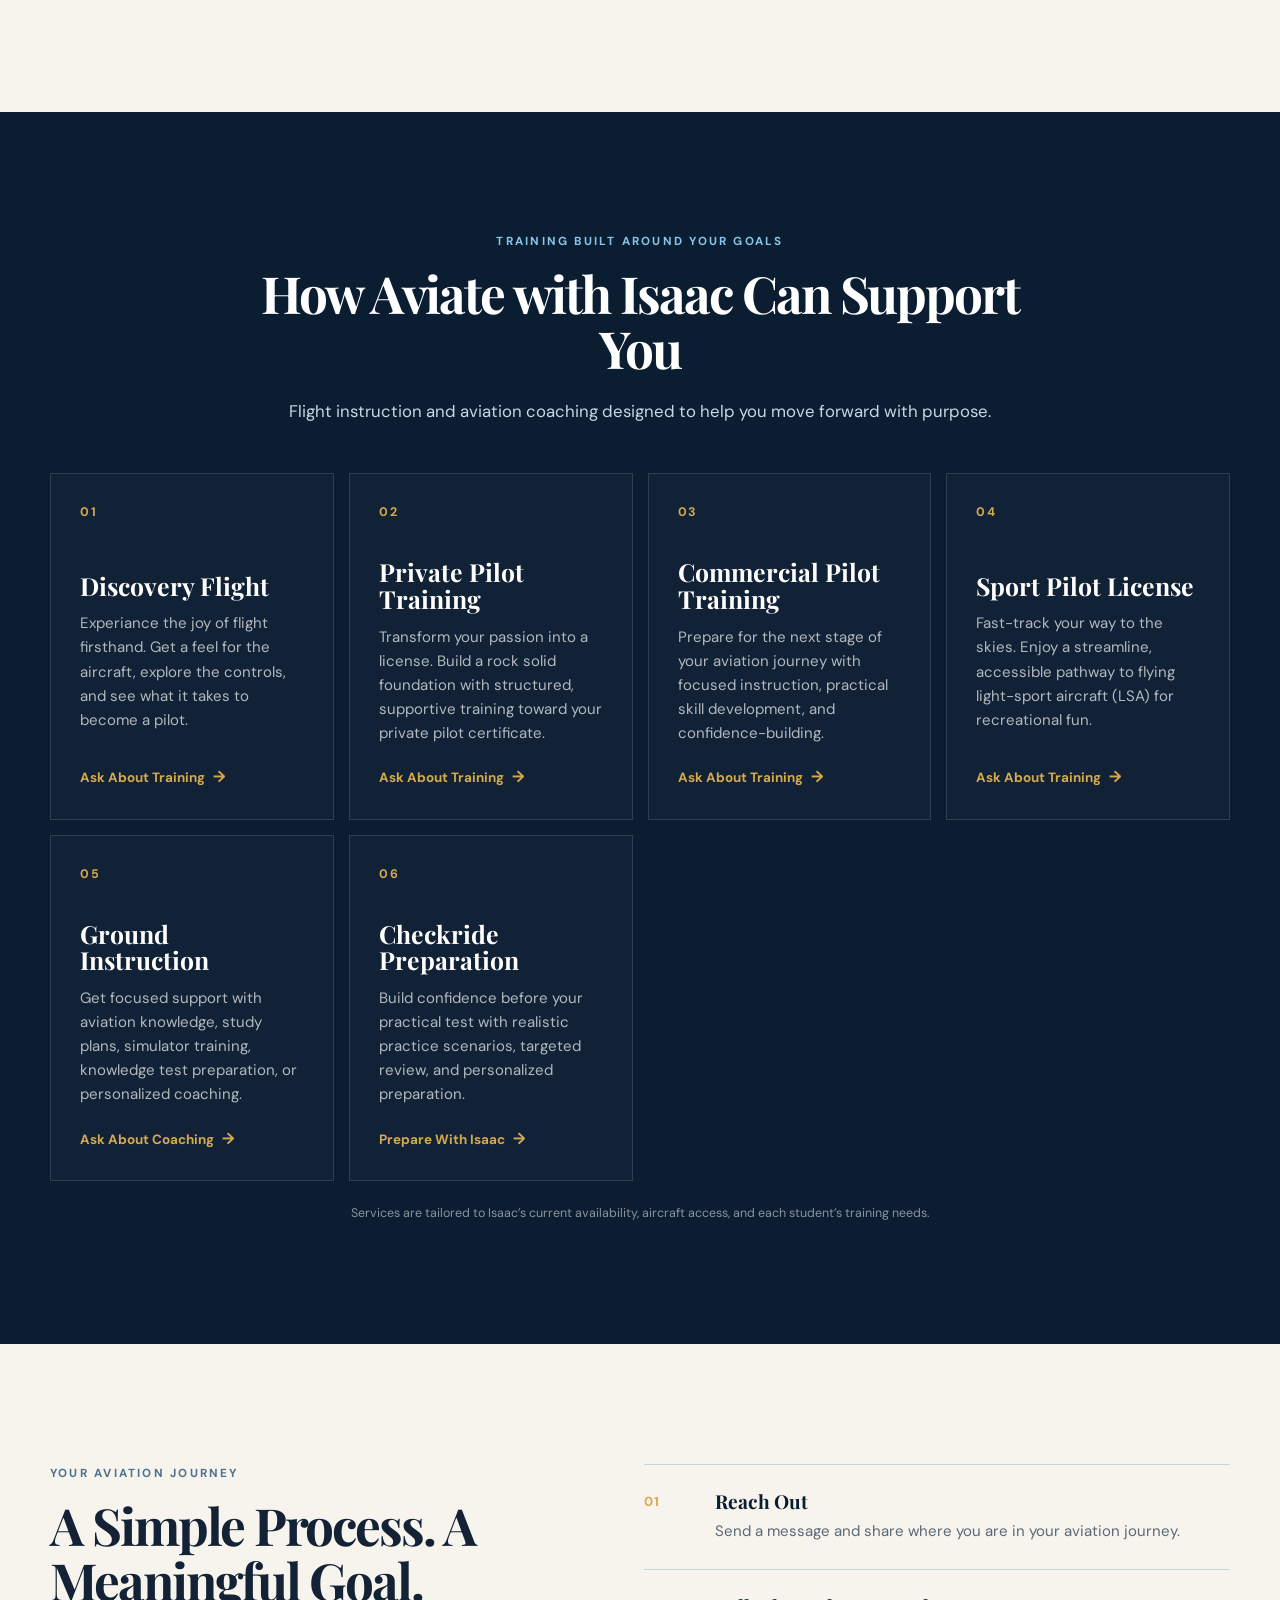
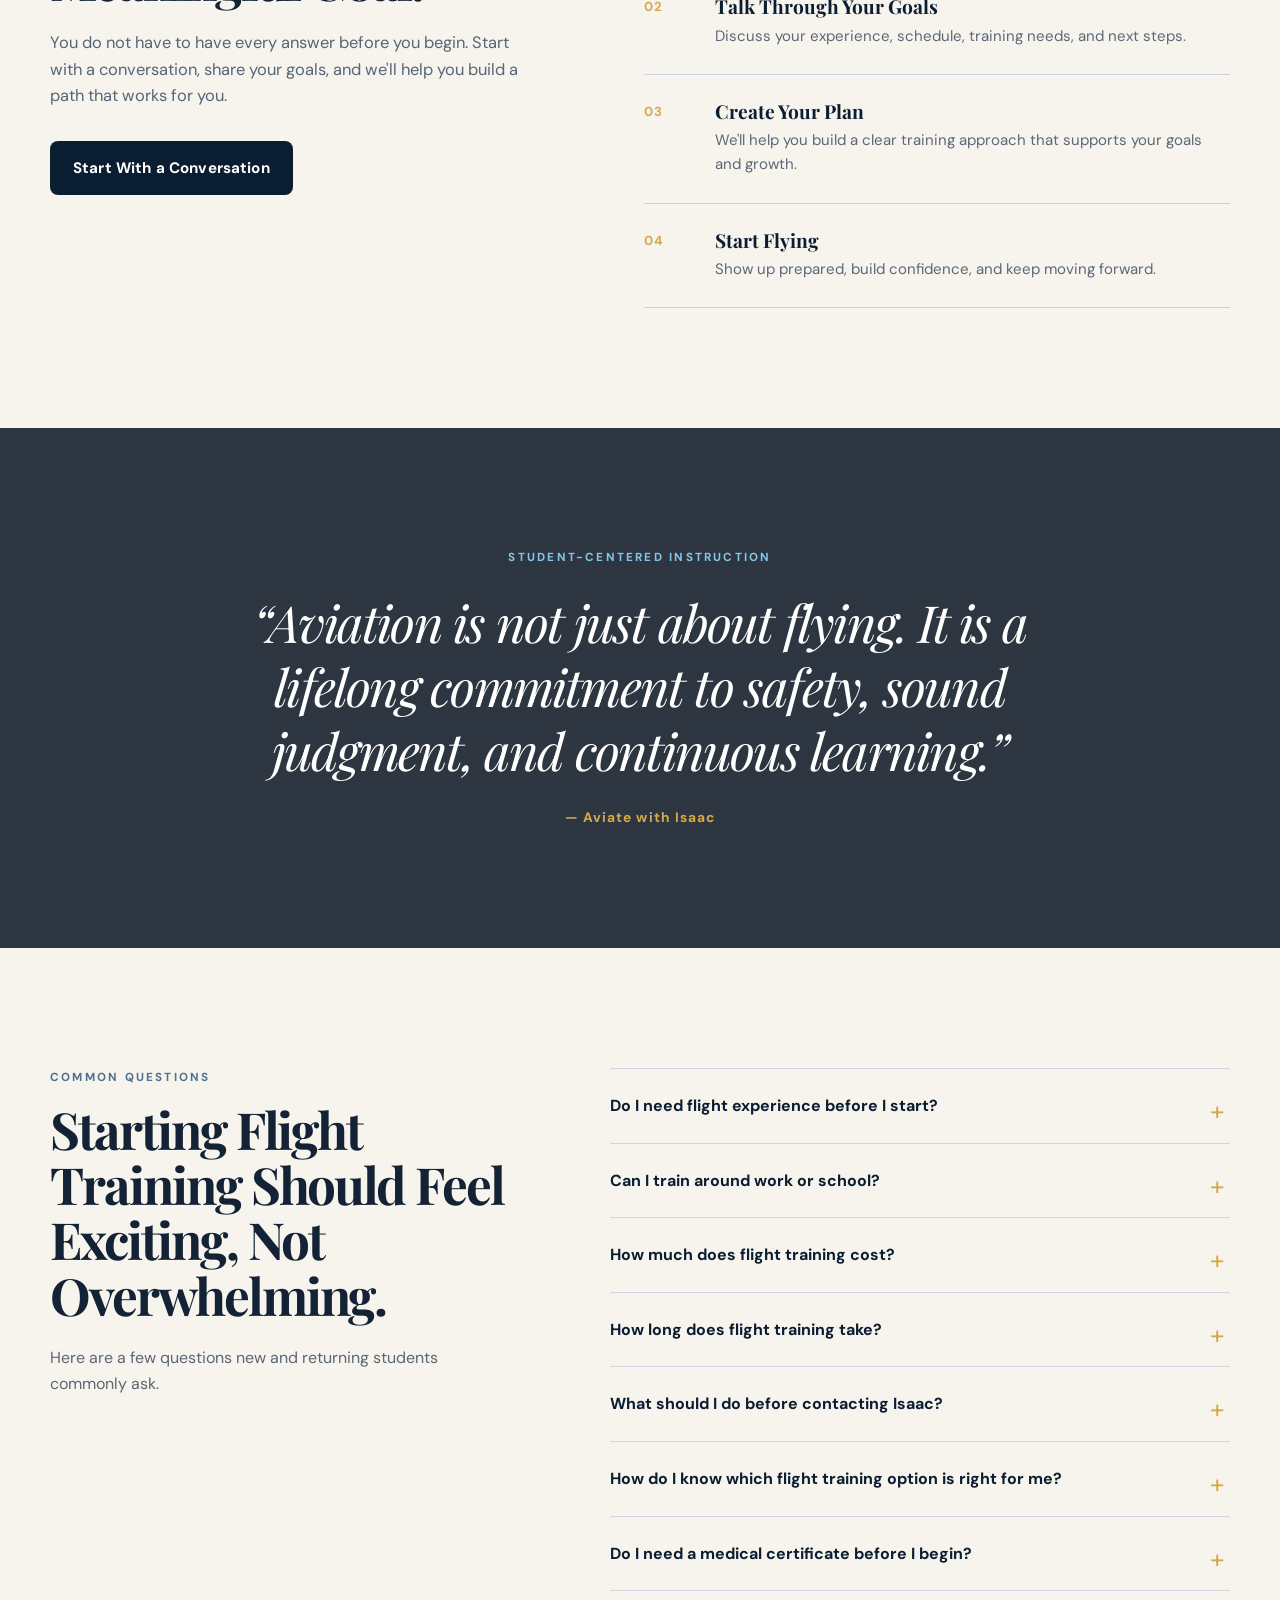
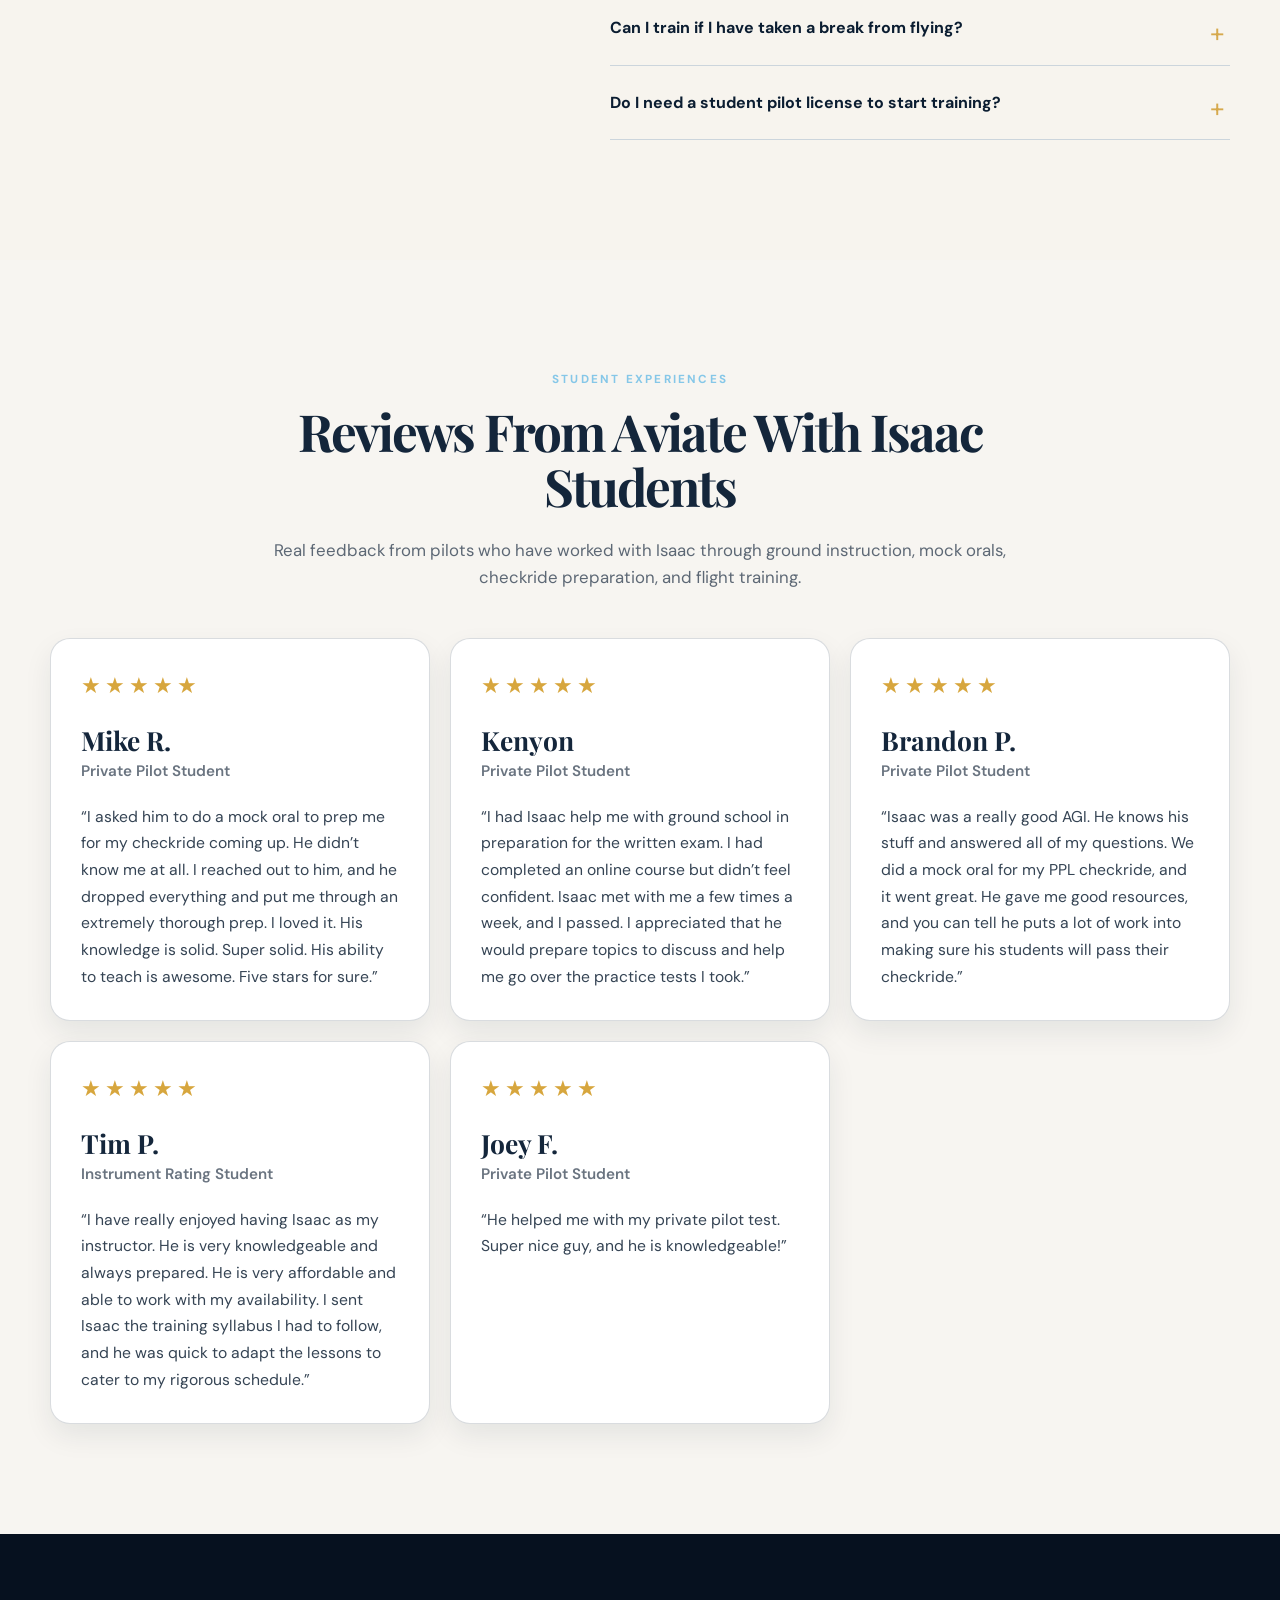
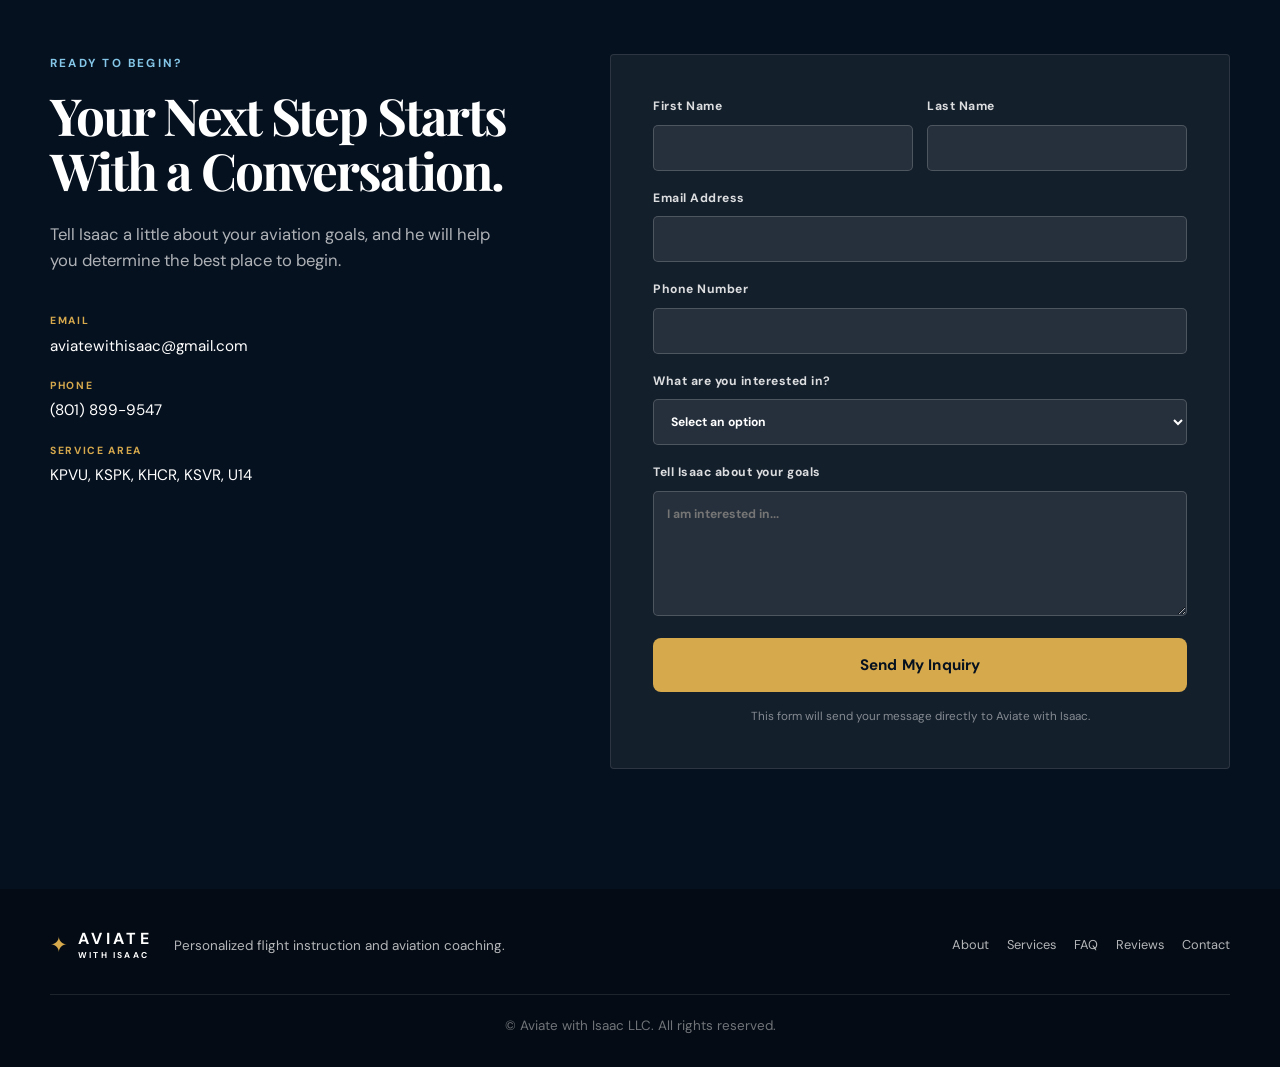
==== commit 47798f69: "Update index.html" ====
--- a/index.html
+++ b/index.html
@@ -590,7 +590,7 @@
 
               <a href="tel:+18018999547">
                 <span>Phone</span>
-                (801)899-9547
+                (801) 899-9547
               </a>
 
               <div>
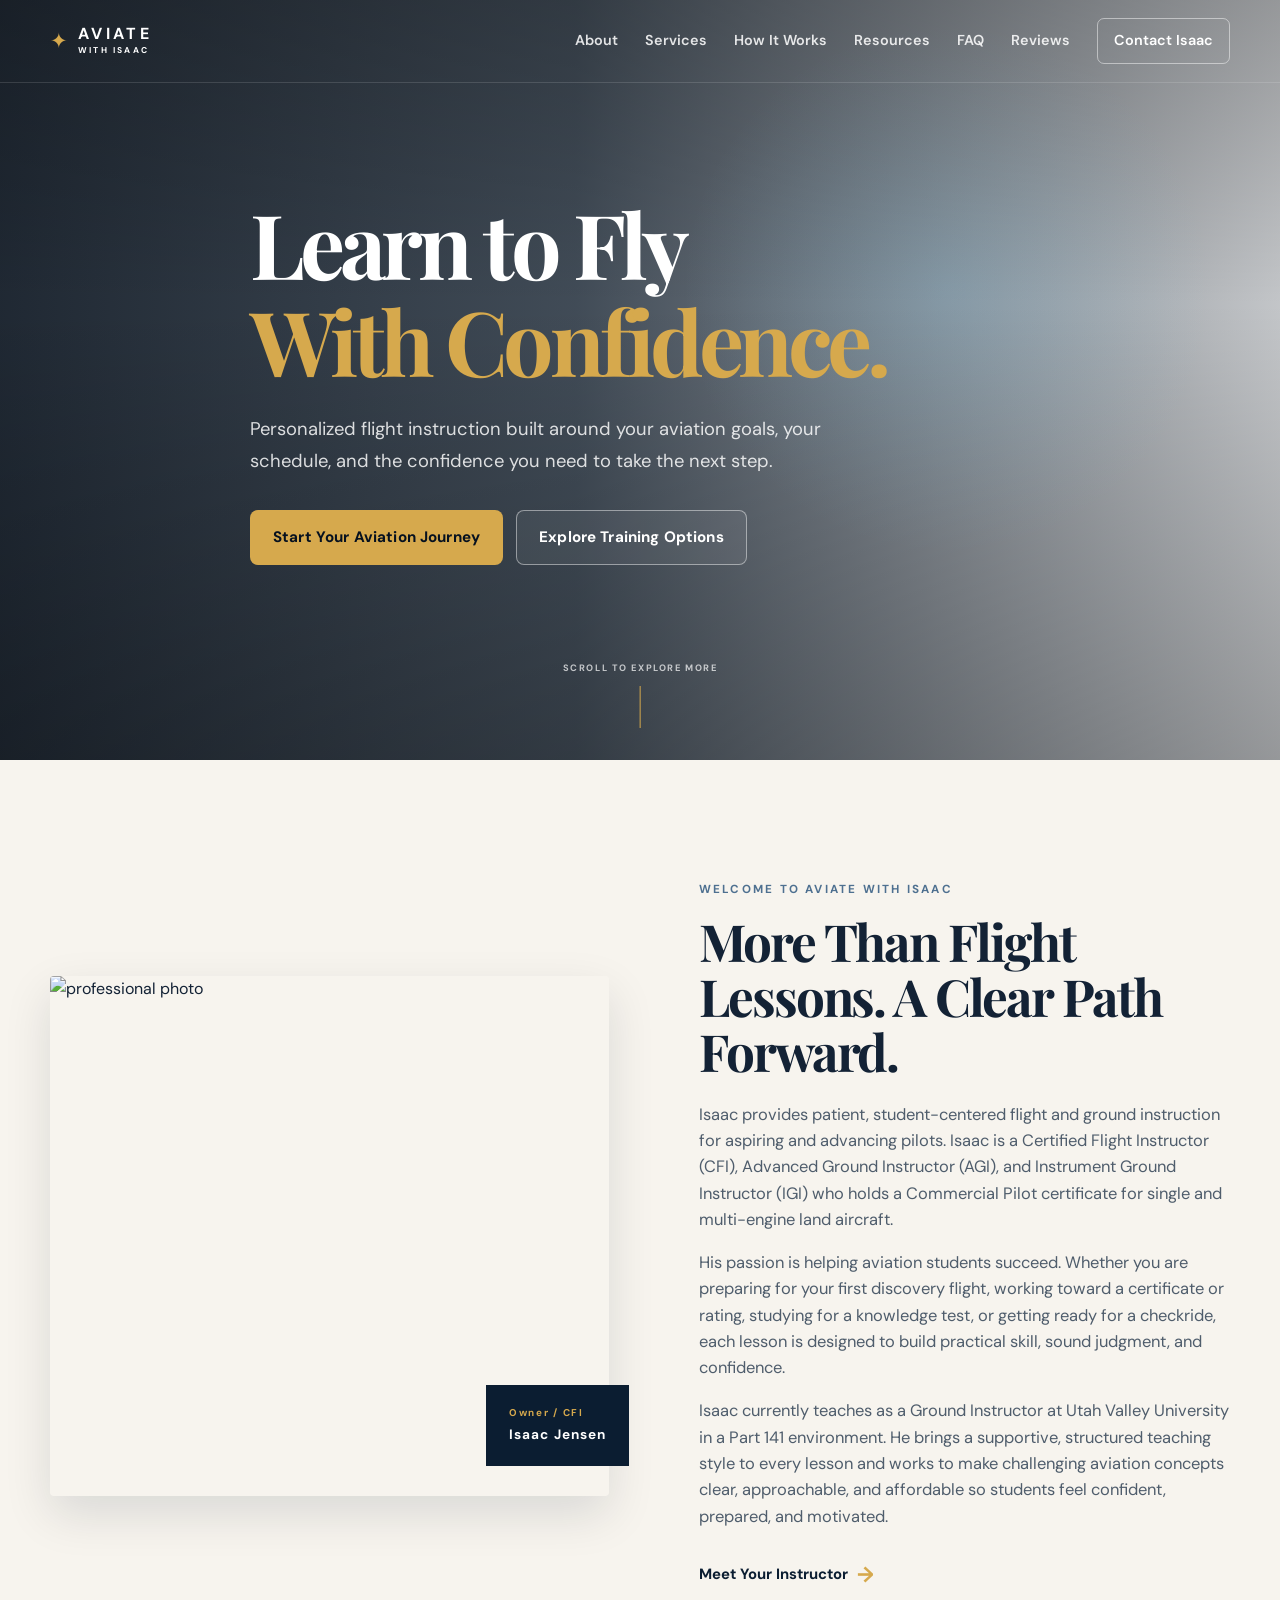
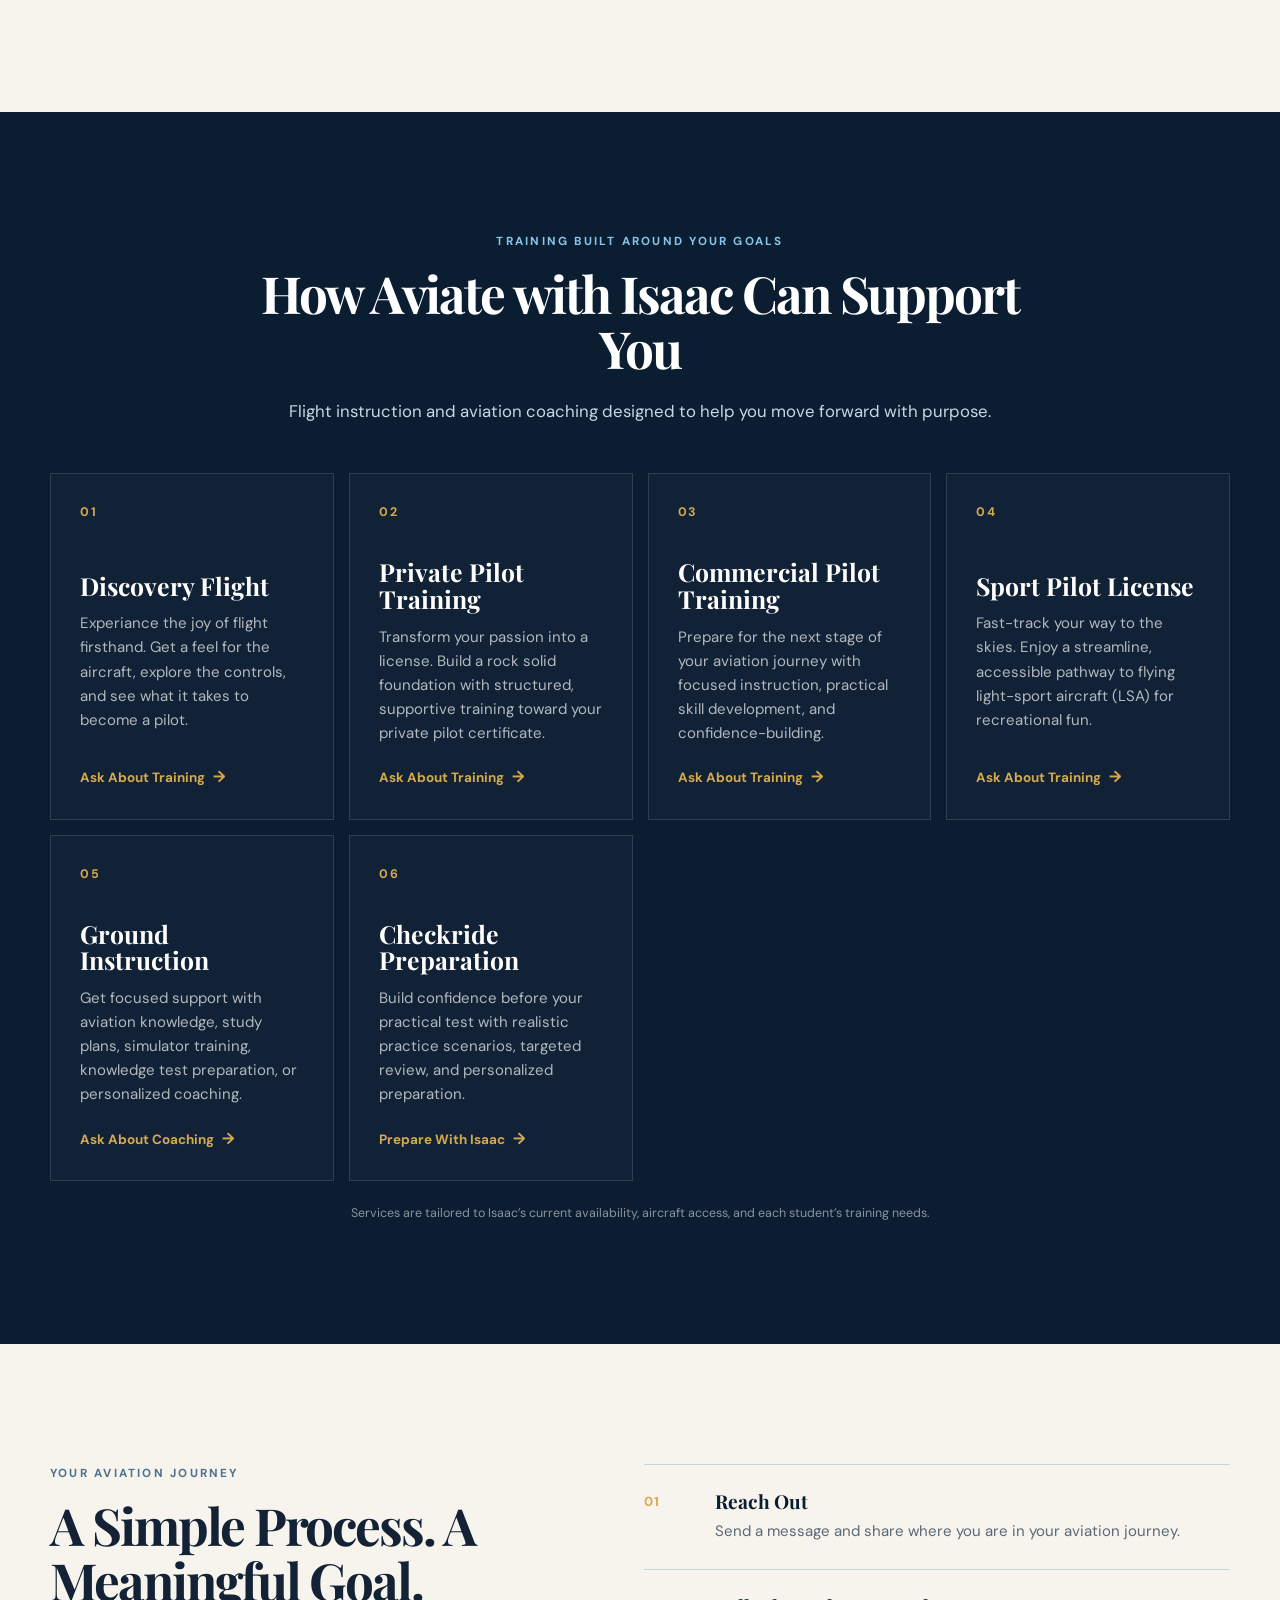
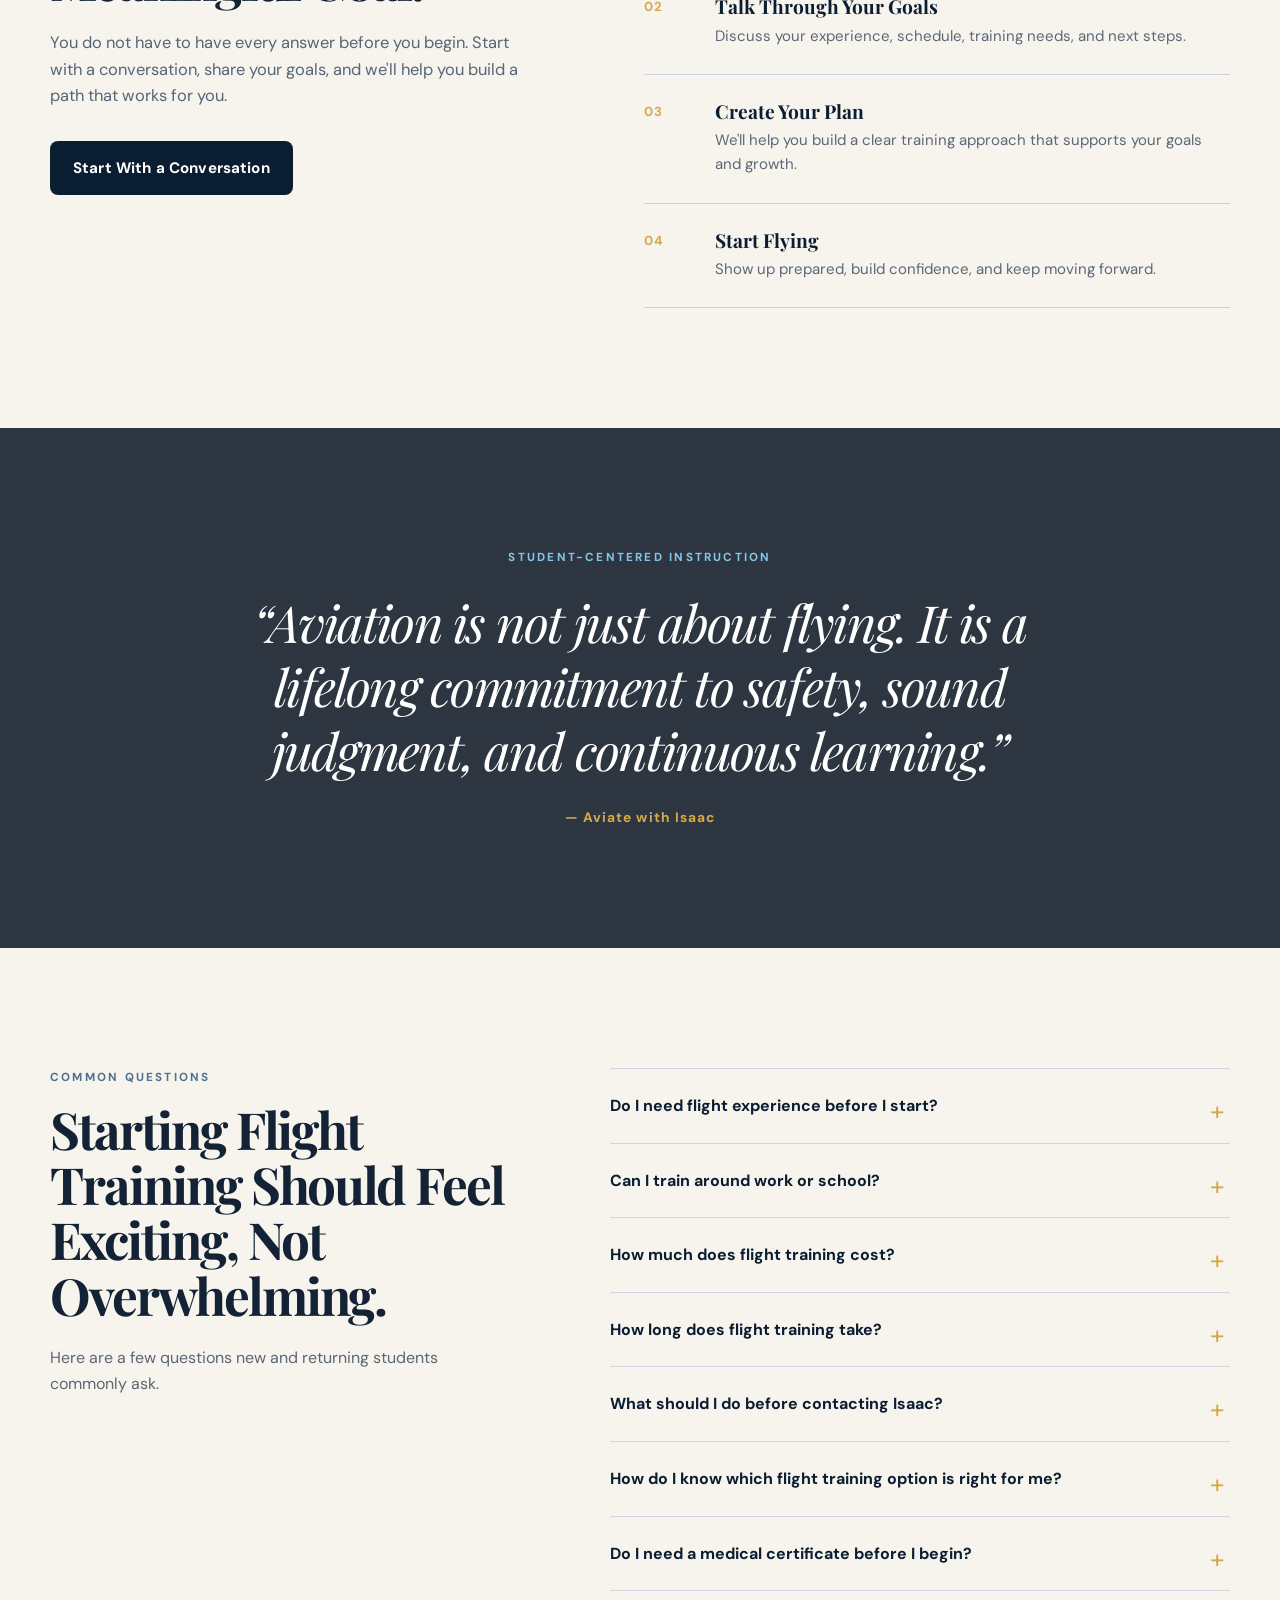
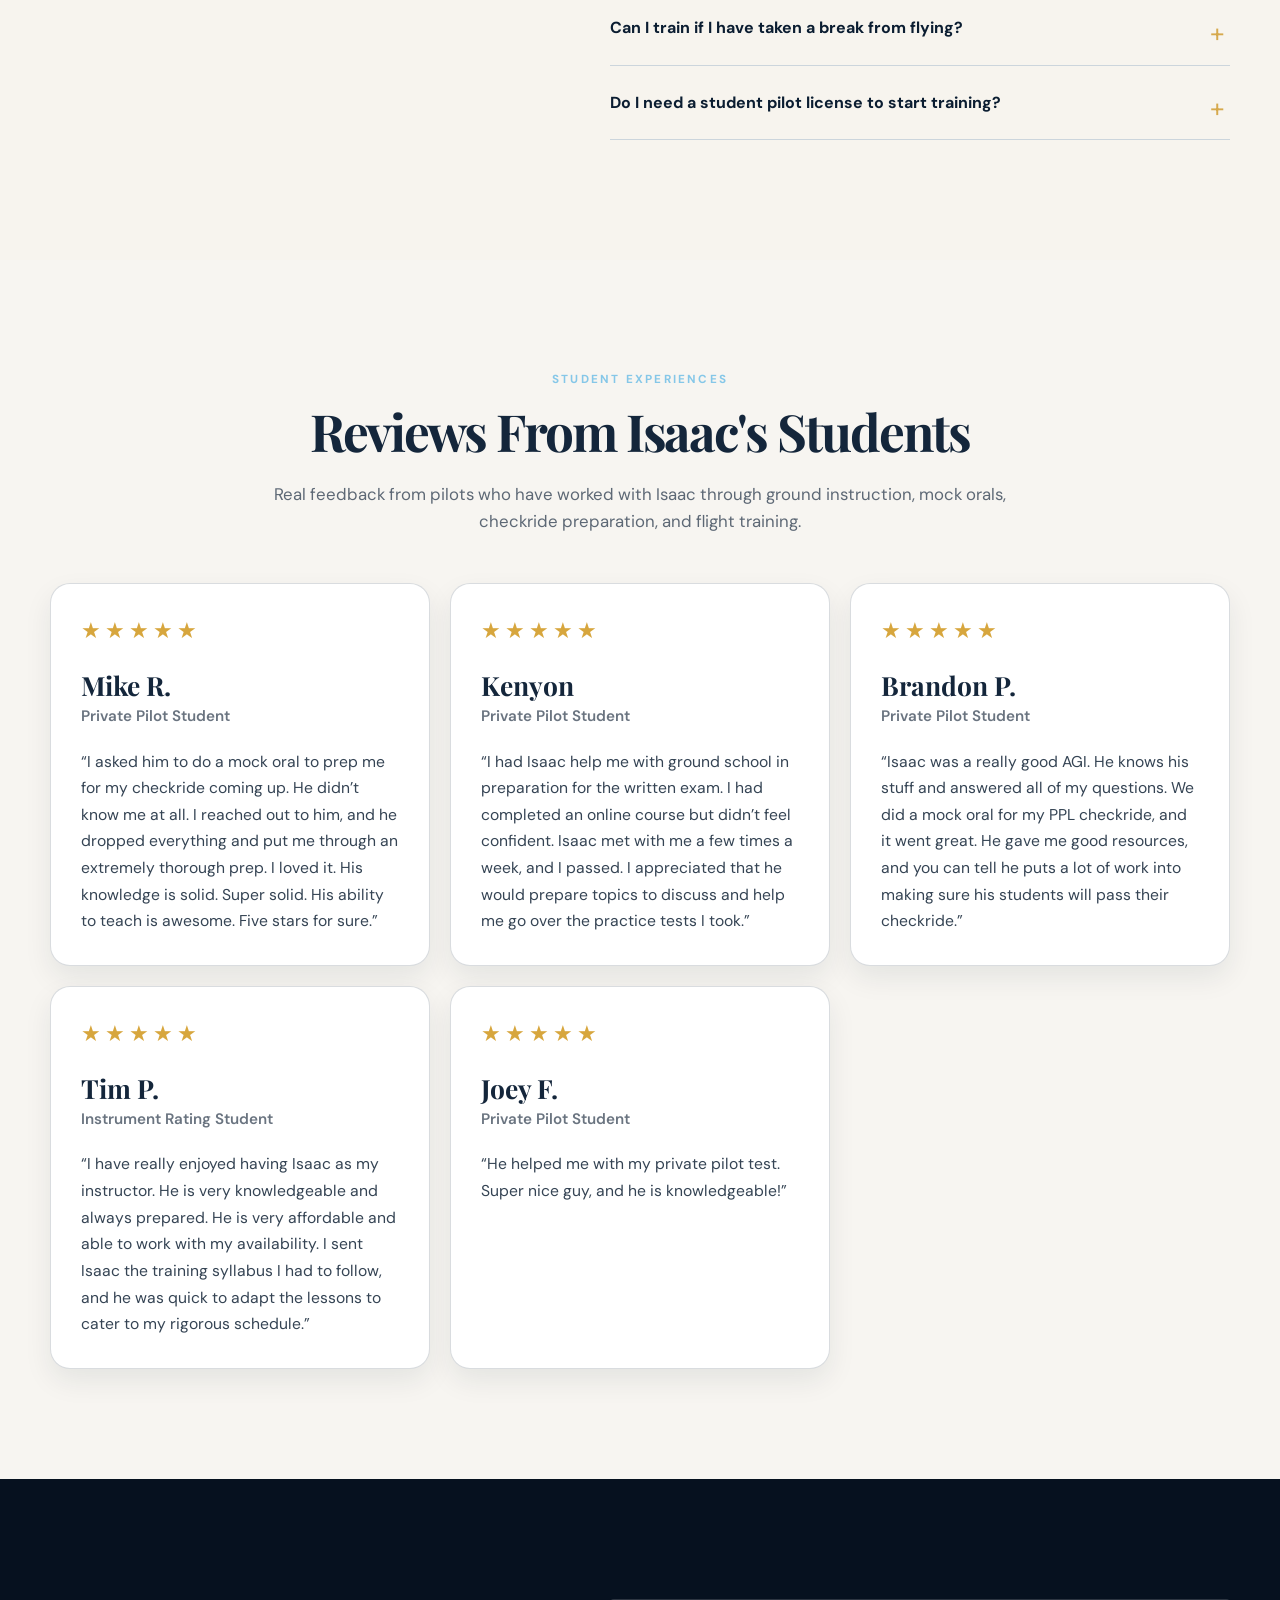
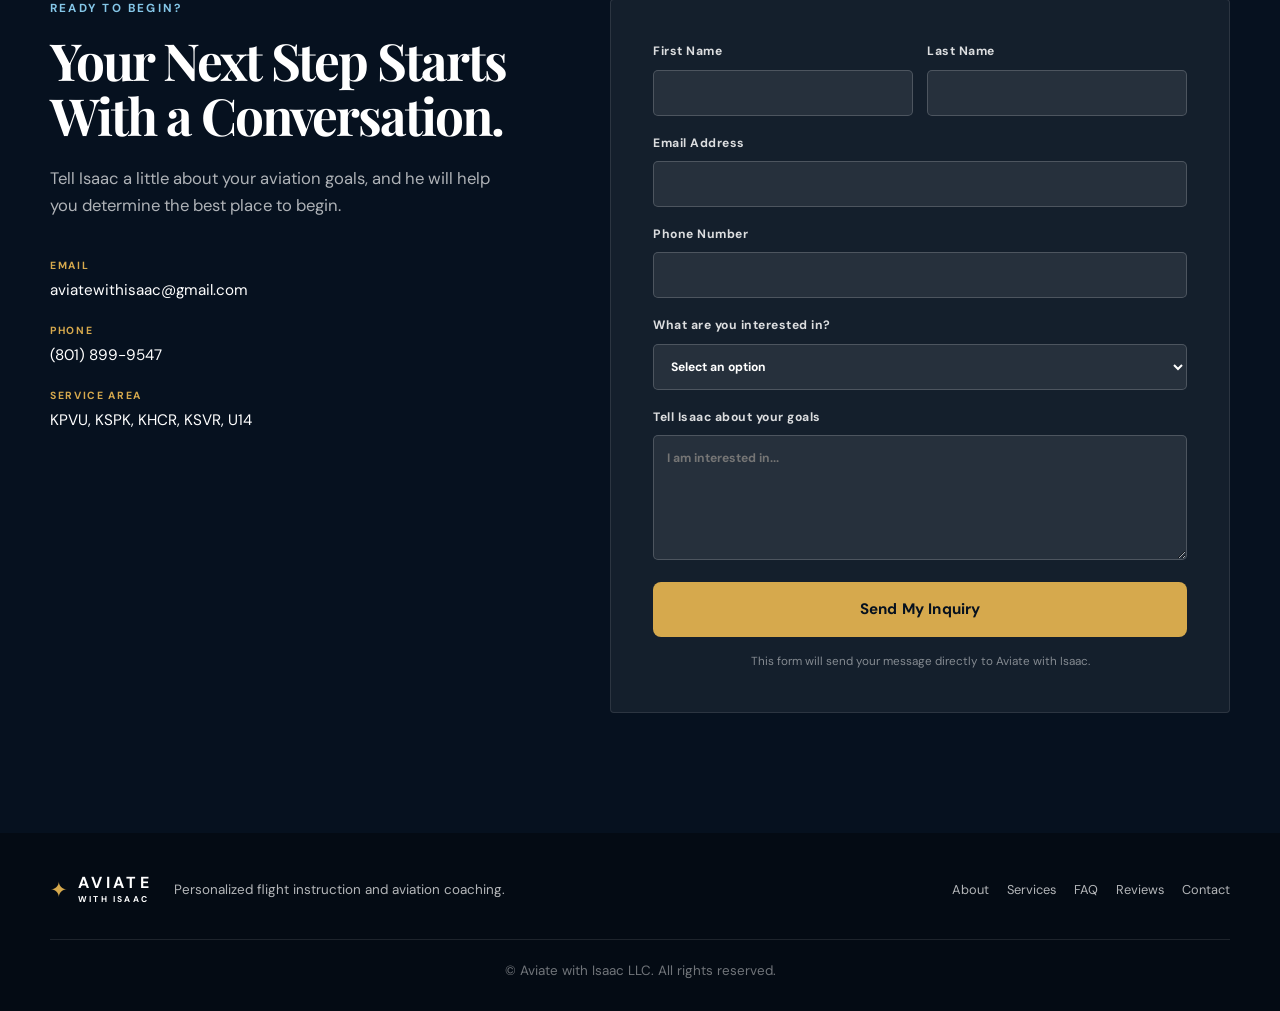
==== commit 0fc54a9d: "Update index.html" ====
--- a/index.html
+++ b/index.html
@@ -475,7 +475,7 @@
         <div class="container">
           <div class="section-heading centered">
             <p class="eyebrow">STUDENT EXPERIENCES</p>
-            <h2>Reviews From Aviate With Isaac Students</h2>
+            <h2>Reviews From Isaac's Students</h2>
             <p>
               Real feedback from pilots who have worked with Isaac through
               ground instruction, mock orals, checkride preparation, and flight
